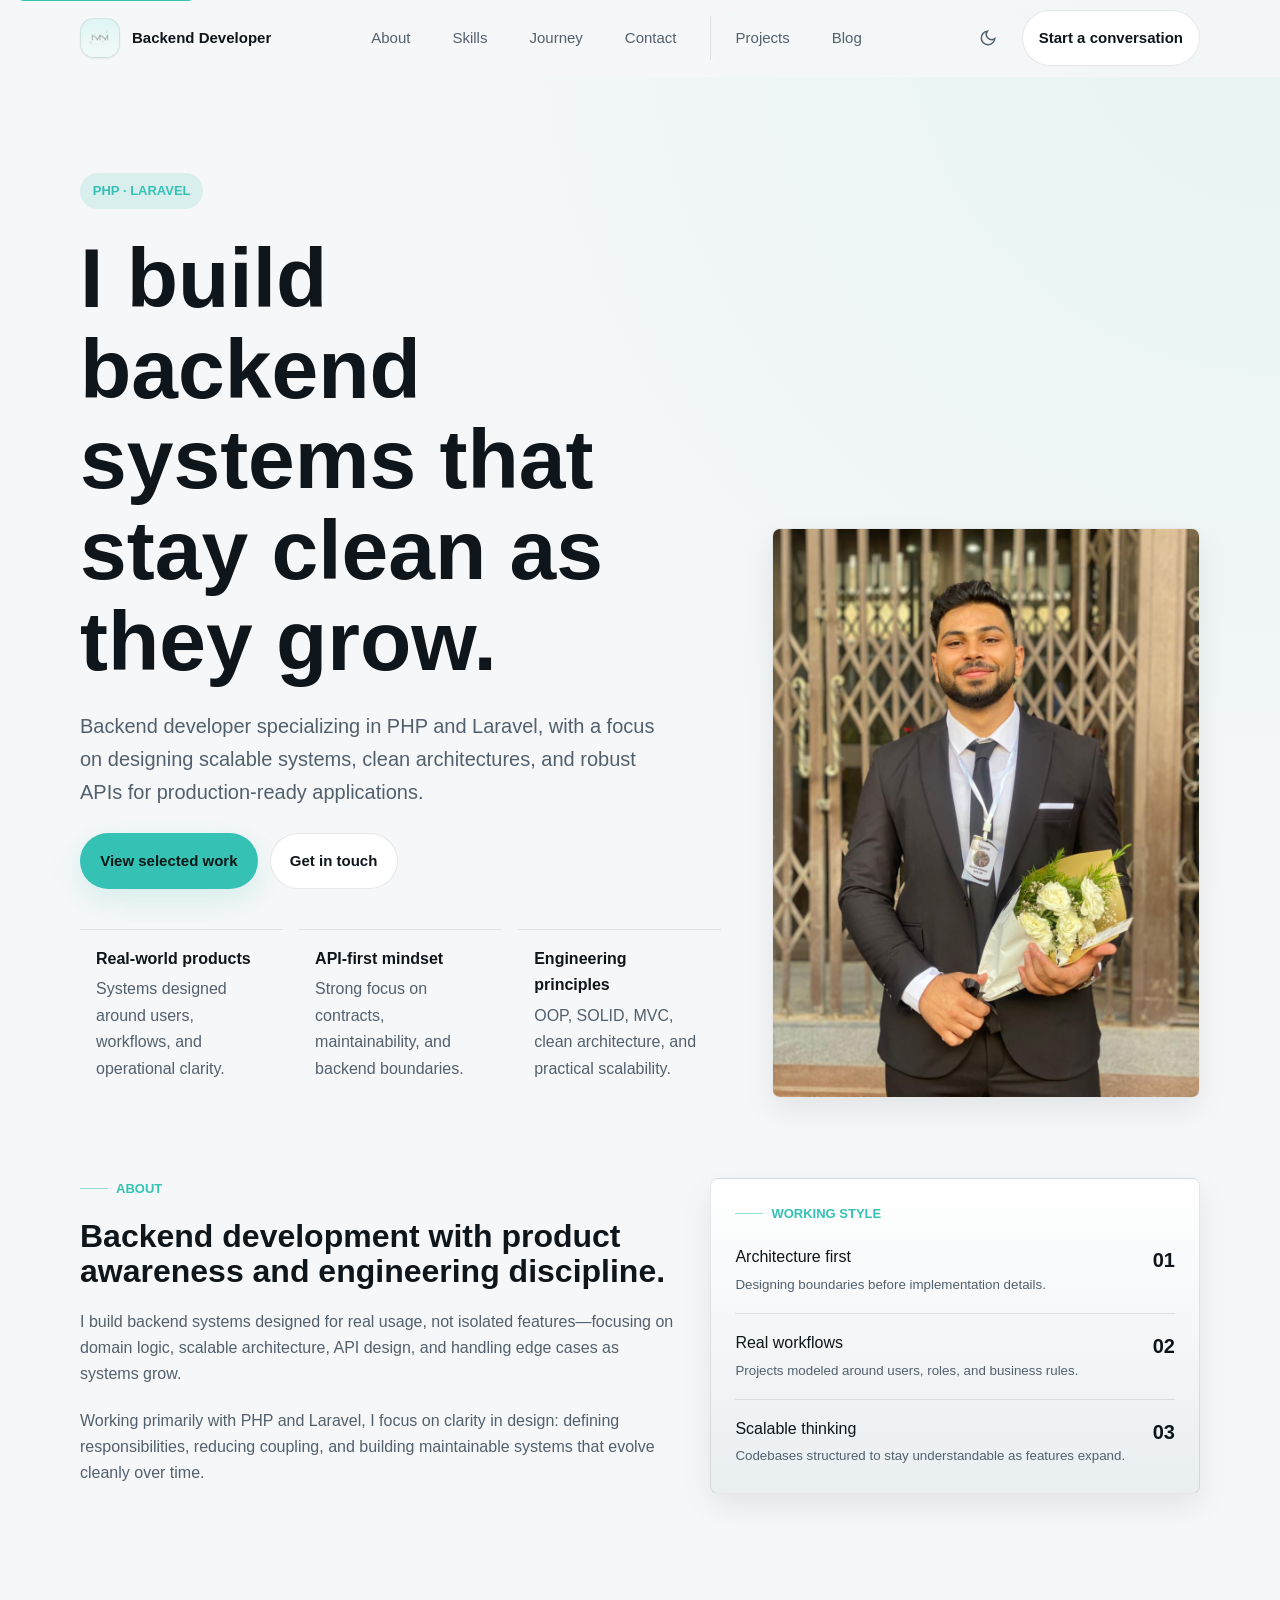
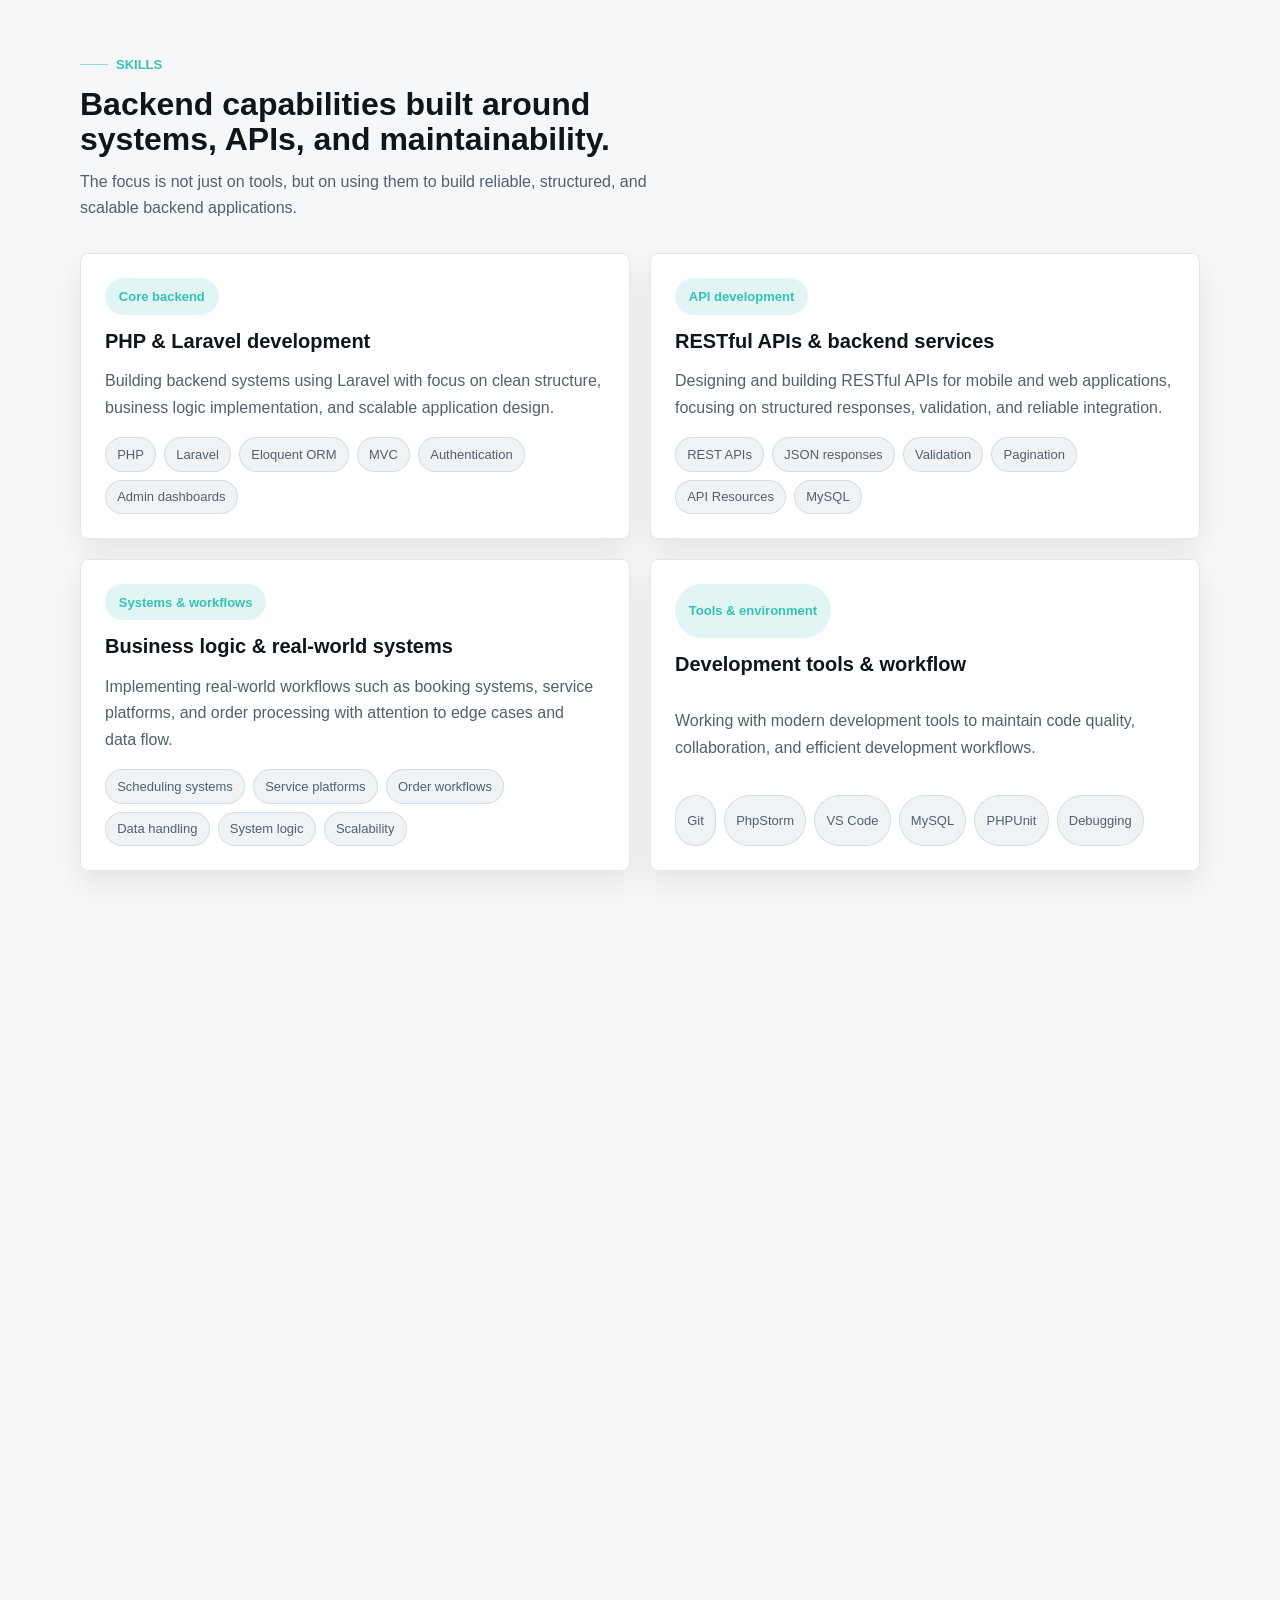
==== index.html @ 6099b43a "feat: restructure portfolio pages and polish responsive UI" ====
<!doctype html>
<html lang="en">
  <head>
    <meta charset="UTF-8" />
    <meta name="viewport" content="width=device-width, initial-scale=1.0" />
    <title>Mostafa Mahmoud | Backend Developer</title>
    <meta
      name="description"
      content="Professional portfolio of a backend developer specializing in PHP and Laravel, building scalable APIs and maintainable backend systems."
    />
    <meta name="color-scheme" content="dark light" />
    <meta name="theme-color" content="#0d0f12" />
    <meta property="og:title" content="Mostafa Mahmoud | Backend Developer" />
    <meta
      property="og:description"
      content="PHP & Laravel — scalable backend systems, clean architecture, and production-ready APIs."
    />
    <meta property="og:type" content="website" />
    <meta property="og:locale" content="en_US" />
    <meta property="og:image" content="android-chrome-512x512.png" />
    <meta name="twitter:card" content="summary" />
    <meta name="twitter:title" content="Mostafa Mahmoud | Backend Developer" />
    <meta
      name="twitter:description"
      content="PHP & Laravel — scalable backend systems, clean architecture, and production-ready APIs."
    />
    <meta name="robots" content="index,follow" />

    <script>
      document.documentElement.classList.add("js");
    </script>

    <link rel="icon" href="favicon.ico" sizes="any" />
    <link rel="icon" href="favicon.svg" type="image/svg+xml" />
    <link rel="icon" href="favicon-32x32.png" type="image/png" sizes="32x32" />
    <link rel="icon" href="favicon-16x16.png" type="image/png" sizes="16x16" />
    <link rel="apple-touch-icon" href="apple-touch-icon.png" sizes="180x180" />
    <link rel="mask-icon" href="favicon.svg" color="#46d6c9" />
    <link rel="manifest" href="site.webmanifest" />

    <link rel="preconnect" href="https://api.fontshare.com" crossorigin />
    <link
      href="https://api.fontshare.com/v2/css?f[]=cabinet-grotesk@500,700,800&f[]=general-sans@400,500,600,700&display=swap"
      rel="stylesheet"
    />

    <link rel="stylesheet" href="css/tokens.css" />
    <link rel="stylesheet" href="css/layout.css" />
    <link rel="stylesheet" href="css/components.css" />
    <link rel="stylesheet" href="css/animations.css" />
  </head>
  <body>
    <a class="skip-link" href="#main-content">Skip to main content</a>

    <!-- ─── Navbar ─── -->
    <header class="site-header" id="top">
      <div class="container nav-shell">
        <a class="brand" href="#top" aria-label="Go to top">
          <span class="brand-mark" aria-hidden="true">
            <img
              src="favicon.svg"
              alt=""
              width="40"
              height="40"
              decoding="async"
            />
          </span>
          <span data-profile-role>Backend Developer</span>
        </a>

        <nav aria-label="Primary">
          <button
            class="menu-toggle"
            type="button"
            aria-expanded="false"
            aria-controls="site-menu"
            data-menu-toggle
          >
            <span class="sr-only">Toggle navigation</span>
            <svg
              width="20"
              height="20"
              viewBox="0 0 24 24"
              fill="none"
              stroke="currentColor"
              stroke-width="2"
              aria-hidden="true"
            >
              <path d="M4 7H20M4 12H20M4 17H20" stroke-linecap="round" />
            </svg>
          </button>

          <div class="nav-menu" id="site-menu" data-nav-menu>
            <ul class="nav-links" role="list">
              <li><a href="#about">About</a></li>
              <li><a href="#skills">Skills</a></li>
              <li><a href="#journey">Journey</a></li>
              <li><a href="#contact">Contact</a></li>
              <li><a href="projects.html">Projects</a></li>
              <li><a href="blogs.html">Blog</a></li>
            </ul>
            <a
              class="btn btn-primary mobile-menu-cta"
              href="mailto:mostafaa.mahmoudd550@gmail.com"
              >Start a conversation</a>
          </div>
        </nav>

        <div class="nav-actions">
          <button
            class="theme-toggle"
            type="button"
            data-theme-toggle
            aria-label="Switch color mode"
          >
            <svg
              width="18"
              height="18"
              viewBox="0 0 24 24"
              fill="none"
              stroke="currentColor"
              stroke-width="2"
              aria-hidden="true"
            >
              <path d="M21 12.79A9 9 0 1 1 11.21 3 7 7 0 0 0 21 12.79z" />
            </svg>
          </button>
          <a
            class="btn btn-secondary nav-cta"
            href="mailto:mostafaa.mahmoudd550@gmail.com"
            >Start a conversation</a>
        </div>
      </div>
    </header>

    <!-- ─── Main ─── -->
    <main id="main-content">
      <!-- ── Hero ── -->
      <section class="hero" id="hero">
        <div class="container hero-grid">
          <div class="hero-copy" data-reveal>
            <div class="hero-kicker">PHP · Laravel</div>
            <h1>I build backend systems that stay clean as they grow.</h1>
            <p class="hero-lead">
              Backend developer specializing in PHP and Laravel, with a focus on
              designing scalable systems, clean architectures, and robust APIs
              for production-ready applications.
            </p>
            <div class="hero-cta">
              <a class="btn btn-primary" href="projects.html">View selected work</a>
              <a class="btn btn-secondary" href="#contact">Get in touch</a>
            </div>
            <div class="hero-meta" aria-label="Highlights">
              <div class="hero-stat">
                <strong>Real-world products</strong>
                <span class="muted"
                  >Systems designed around users, workflows, and operational
                  clarity.</span
                >
              </div>
              <div class="hero-stat">
                <strong>API-first mindset</strong>
                <span class="muted"
                  >Strong focus on contracts, maintainability, and backend
                  boundaries.</span
                >
              </div>
              <div class="hero-stat">
                <strong>Engineering principles</strong>
                <span class="muted"
                  >OOP, SOLID, MVC, clean architecture, and practical
                  scalability.</span
                >
              </div>
            </div>
          </div>

          <figure class="hero-aside" data-reveal>
            <div class="profile-photo-card card">
              <img
                src="me.jpeg"
                alt="Mostafa Mahmoud"
                width="960"
                height="1280"
                decoding="async"
                fetchpriority="high"
              />
            </div>
            <figcaption class="sr-only">
              Portrait of Mostafa Mahmoud, backend developer.
            </figcaption>
          </figure>
        </div>
      </section>

      <!-- ── About ── -->
      <section class="section" id="about">
        <div class="container about-grid">
          <div class="about-copy" data-reveal>
            <span class="eyebrow">About</span>
            <h2>
              Backend development with product awareness and engineering
              discipline.
            </h2>
            <p class="muted">
              I build backend systems designed for real usage, not isolated
              features—focusing on domain logic, scalable architecture, API
              design, and handling edge cases as systems grow.
            </p>
            <p class="muted">
              Working primarily with PHP and Laravel, I focus on clarity in
              design: defining responsibilities, reducing coupling, and building
              maintainable systems that evolve cleanly over time.
            </p>
          </div>

          <div class="about-card card" data-reveal>
            <span class="eyebrow">Working style</span>
            <div class="metric-row">
              <div class="metric-item">
                <div>
                  <p>Architecture first</p>
                  <small class="muted"
                    >Designing boundaries before implementation details.</small
                  >
                </div>
                <strong>01</strong>
              </div>
              <div class="metric-item">
                <div>
                  <p>Real workflows</p>
                  <small class="muted"
                    >Projects modeled around users, roles, and business
                    rules.</small
                  >
                </div>
                <strong>02</strong>
              </div>
              <div class="metric-item">
                <div>
                  <p>Scalable thinking</p>
                  <small class="muted"
                    >Codebases structured to stay understandable as features
                    expand.</small
                  >
                </div>
                <strong>03</strong>
              </div>
            </div>
          </div>
        </div>
      </section>

      <!-- ── Skills ── -->
      <section class="section" id="skills">
        <div class="container">
          <div class="section-header" data-reveal>
            <span class="eyebrow">Skills</span>
            <h2>
              Backend capabilities built around systems, APIs, and
              maintainability.
            </h2>
            <p class="muted">
              The focus is not just on tools, but on using them to build
              reliable, structured, and scalable backend applications.
            </p>
          </div>

          <div class="skills-grid" data-stagger>
            <article class="skill-block card" data-reveal>
              <span class="mini-badge">Core backend</span>
              <h3>PHP & Laravel development</h3>
              <p class="muted">
                Building backend systems using Laravel with focus on clean
                structure, business logic implementation, and scalable
                application design.
              </p>
              <div class="chip-row">
                <span class="chip">PHP</span>
                <span class="chip">Laravel</span>
                <span class="chip">Eloquent ORM</span>
                <span class="chip">MVC</span>
                <span class="chip">Authentication</span>
                <span class="chip">Admin dashboards</span>
              </div>
            </article>

            <article class="skill-block card" data-reveal>
              <span class="mini-badge">API development</span>
              <h3>RESTful APIs & backend services</h3>
              <p class="muted">
                Designing and building RESTful APIs for mobile and web
                applications, focusing on structured responses, validation, and
                reliable integration.
              </p>
              <div class="chip-row">
                <span class="chip">REST APIs</span>
                <span class="chip">JSON responses</span>
                <span class="chip">Validation</span>
                <span class="chip">Pagination</span>
                <span class="chip">API Resources</span>
                <span class="chip">MySQL</span>
              </div>
            </article>

            <article class="skill-block card" data-reveal>
              <span class="mini-badge">Systems & workflows</span>
              <h3>Business logic & real-world systems</h3>
              <p class="muted">
                Implementing real-world workflows such as booking systems,
                service platforms, and order processing with attention to edge
                cases and data flow.
              </p>
              <div class="chip-row">
                <span class="chip">Scheduling systems</span>
                <span class="chip">Service platforms</span>
                <span class="chip">Order workflows</span>
                <span class="chip">Data handling</span>
                <span class="chip">System logic</span>
                <span class="chip">Scalability</span>
              </div>
            </article>

            <article class="skill-block card" data-reveal>
              <span class="mini-badge">Tools & environment</span>
              <h3>Development tools & workflow</h3>
              <p class="muted">
                Working with modern development tools to maintain code quality,
                collaboration, and efficient development workflows.
              </p>
              <div class="chip-row">
                <span class="chip">Git</span>
                <span class="chip">PhpStorm</span>
                <span class="chip">VS Code</span>
                <span class="chip">MySQL</span>
                <span class="chip">PHPUnit</span>
                <span class="chip">Debugging</span>
              </div>
            </article>
          </div>
        </div>
      </section>

      <!-- ── Journey ── -->
      <section class="section" id="journey">
        <div class="container">
          <div class="section-header" data-reveal>
            <span class="eyebrow">Journey</span>
            <h2>
              Experience shaped by building, learning, and refining backend
              thinking.
            </h2>
            <p class="muted">
              The progression is practical: build real systems, identify
              architectural patterns, and deepen the ability to design software
              that remains clear under growth.
            </p>
          </div>

          <div class="journey-grid" data-stagger>
            <article class="timeline-card card" data-reveal>
              <div class="timeline-meta">
                <span>Early stage</span>
                <span>PHP · Laravel</span>
              </div>
              <h3>Building foundations through real backend development</h3>
              <ul class="timeline-list">
                <li>
                  Developed backend features and APIs using Laravel across
                  multiple projects.
                </li>
                <li>
                  Built understanding of MVC architecture, RESTful APIs, and
                  structured application design.
                </li>
                <li>
                  Focused on writing clean, maintainable code while handling
                  real data and user flows.
                </li>
              </ul>
            </article>

            <article class="timeline-card card" data-reveal>
              <div class="timeline-meta">
                <span>Professional experience</span>
                <span>Production systems</span>
              </div>
              <h3>Working on scalable systems and real-world business logic</h3>
              <ul class="timeline-list">
                <li>
                  Developed and maintained production REST APIs powering mobile
                  applications.
                </li>
                <li>
                  Implemented business workflows for service platforms, booking
                  systems, and retail management.
                </li>
                <li>
                  Built admin dashboards and backend tools for managing users,
                  operations, and system data.
                </li>
                <li>
                  Collaborated with teams to ensure performance, reliability,
                  and clean system architecture.
                </li>
              </ul>
            </article>
          </div>
        </div>
      </section>

      <!-- ── Contact ── -->
      <section class="section" id="contact">
        <div class="container contact-wrap contact-wrap-centered">
          <div class="contact-panel card" data-reveal>
            <span class="eyebrow">Contact</span>
            <h2>
              Available for backend-focused opportunities and serious product
              work.
            </h2>
            <p class="muted">
              I’m open to backend engineering roles, freelance API projects, and
              collaborations on products that need clean architecture and
              reliable systems.
            </p>
            <div class="contact-icon-grid" aria-label="Contact links">
              <a
                class="icon-link email-link"
                href="mailto:mostafaa.mahmoudd550@gmail.com"
                data-contact-email
                data-contact-email-text
                aria-label="Email Mostafa Mahmoud"
              >
                <svg
                  width="22"
                  height="22"
                  viewBox="0 0 24 24"
                  fill="none"
                  stroke="currentColor"
                  stroke-width="2"
                  aria-hidden="true"
                >
                  <rect x="3" y="5" width="18" height="14" rx="2"></rect>
                  <path d="m3 7 9 6 9-6"></path>
                </svg>
                <span>mostafaa.mahmoudd550@gmail.com</span>
              </a>
              <a
                class="icon-link"
                href="https://github.com/mostafaamahmoudd"
                target="_blank"
                rel="noopener noreferrer"
                data-contact-github
                data-contact-github-text
                aria-label="Open GitHub profile"
              >
                <svg
                  width="22"
                  height="22"
                  viewBox="0 0 24 24"
                  fill="currentColor"
                  aria-hidden="true"
                >
                  <path
                    d="M12 .5a12 12 0 0 0-3.79 23.39c.6.11.82-.26.82-.58v-2.03c-3.34.73-4.04-1.41-4.04-1.41-.55-1.38-1.33-1.75-1.33-1.75-1.09-.75.08-.73.08-.73 1.2.08 1.84 1.24 1.84 1.24 1.07 1.83 2.81 1.3 3.49.99.11-.78.42-1.3.76-1.6-2.67-.3-5.47-1.33-5.47-5.92 0-1.31.47-2.38 1.24-3.22-.12-.3-.54-1.53.12-3.18 0 0 1.01-.32 3.3 1.23a11.4 11.4 0 0 1 6.01 0c2.29-1.55 3.3-1.23 3.3-1.23.66 1.65.24 2.88.12 3.18.77.84 1.23 1.91 1.23 3.22 0 4.6-2.81 5.61-5.48 5.91.43.37.81 1.1.81 2.22v3.29c0 .32.22.7.83.58A12 12 0 0 0 12 .5Z"
                  ></path>
                </svg>
                <span>GitHub</span>
              </a>
              <a
                class="icon-link"
                href="https://linkedin.com/in/mostafaamahmoudd"
                target="_blank"
                rel="noopener noreferrer"
                data-contact-linkedin
                data-contact-linkedin-text
                aria-label="Open LinkedIn profile"
              >
                <svg
                  width="22"
                  height="22"
                  viewBox="0 0 24 24"
                  fill="currentColor"
                  aria-hidden="true"
                >
                  <path
                    d="M20.45 20.45h-3.56v-5.57c0-1.33-.02-3.04-1.85-3.04-1.85 0-2.14 1.45-2.14 2.94v5.67H9.34V8.98h3.42v1.57h.05a3.75 3.75 0 0 1 3.38-1.85c3.61 0 4.28 2.38 4.28 5.47v6.28h-.02ZM5.32 7.41a2.06 2.06 0 1 1 0-4.12 2.06 2.06 0 0 1 0 4.12Zm1.78 13.04H3.54V8.98H7.1v11.47ZM22.22 0H1.77C.79 0 0 .77 0 1.72v20.56C0 23.23.79 24 1.77 24h20.45c.98 0 1.78-.77 1.78-1.72V1.72C24 .77 23.2 0 22.22 0Z"
                  ></path>
                </svg>
                <span>LinkedIn</span>
              </a>
              <a
                class="icon-link"
                href="https://medium.com/@mostafaamahmoudd"
                target="_blank"
                rel="noopener noreferrer"
                data-contact-medium
                data-contact-medium-text
                aria-label="Open Medium profile"
              >
                <svg
                  width="22"
                  height="22"
                  viewBox="0 0 24 24"
                  fill="currentColor"
                  aria-hidden="true"
                >
                  <path
                    d="M13.54 12c0 3.61-2.91 6.54-6.5 6.54S.54 15.61.54 12s2.91-6.54 6.5-6.54 6.5 2.93 6.5 6.54Zm7.13 0c0 3.4-1.46 6.15-3.26 6.15S14.15 15.4 14.15 12s1.46-6.15 3.26-6.15 3.26 2.75 3.26 6.15Zm2.93 0c0 3.05-.51 5.52-1.15 5.52-.63 0-1.14-2.47-1.14-5.52s.51-5.52 1.14-5.52c.64 0 1.15 2.47 1.15 5.52Z"
                  ></path>
                </svg>
                <span>Medium</span>
              </a>
            </div>
          </div>
        </div>
      </section>
    </main>
    <script src="js/profile.js" defer></script>
    <script src="js/theme.js" defer></script>
    <script src="js/nav.js" defer></script>
    <script src="js/reveal.js" defer></script>
  </body>
</html>
---- css/tokens.css ----
/*
 * tokens.css
 * ─────────────────────────────────────────────────────────────
 * Design tokens: type scale, spacing, colors (light + dark),
 * radius, transitions, shadows, and content widths.
 *
 * Every other stylesheet consumes these custom properties.
 * To change the color scheme or scale, only edit this file.
 */

/* ── Fluid type scale ── */
:root {
  --text-xs: 0.8125rem;
  --text-sm: 0.9375rem;
  --text-base: 1rem;
  --text-lg: 1.25rem;
  --text-xl: 2rem;
  --text-2xl: 3rem;

  /* ── 4px spacing system ── */
  --space-1: 0.25rem;
  --space-2: 0.5rem;
  --space-3: 0.75rem;
  --space-4: 1rem;
  --space-5: 1.25rem;
  --space-6: 1.5rem;
  --space-8: 2rem;
  --space-10: 2.5rem;
  --space-12: 3rem;
  --space-16: 4rem;
  --space-20: 5rem;
  --space-24: 6rem;

  /* ── Typography ── */
  --font-display: "Cabinet Grotesk", "Inter", sans-serif;
  --font-body: "General Sans", "Inter", sans-serif;

  /* ── Radius ── */
  --radius-sm: 0.375rem;
  --radius-md: 0.5rem;
  --radius-lg: 0.5rem;
  --radius-xl: 0.5rem;
  --radius-full: 9999px;

  /* ── Transitions ── */
  --ease-out-expo: cubic-bezier(0.16, 1, 0.3, 1);
  --transition-interactive: 180ms var(--ease-out-expo);

  /* ── Content widths ── */
  --content-default: 1120px;
  --content-wide: 1280px;
}

/* ── Light mode ── */
:root,
[data-theme="light"] {
  --color-bg: #f6f7f8;
  --color-surface: #ffffff;
  --color-surface-2: #f0f3f5;
  --color-surface-offset: #e8edf0;
  --color-surface-dynamic: #d4dde2;
  --color-divider: #d7dde1;
  --color-border: rgba(16, 24, 40, 0.1);

  --color-text: #0e151b;
  --color-text-muted: #52606d;
  --color-text-faint: #7b8792;
  --color-text-inverse: #eff4f6;

  --color-primary: #35c2b5;
  --color-primary-hover: #2aa69b;
  --color-primary-active: #1c7f78;
  --color-primary-highlight: rgba(53, 194, 181, 0.15);

  --shadow-sm: 0 1px 2px rgba(10, 16, 22, 0.06);
  --shadow-md: 0 12px 30px rgba(10, 16, 22, 0.08);
  --shadow-lg: 0 22px 60px rgba(10, 16, 22, 0.12);
}

/* ── Dark mode ── */
[data-theme="dark"] {
  --color-bg: #0d0f12;
  --color-surface: #14181d;
  --color-surface-2: #181d23;
  --color-surface-offset: #11161a;
  --color-surface-dynamic: #252d35;
  --color-divider: #222931;
  --color-border: rgba(223, 234, 241, 0.1);

  --color-text: #ebf1f4;
  --color-text-muted: #97a6b2;
  --color-text-faint: #6d7a86;
  --color-text-inverse: #0d0f12;

  --color-primary: #46d6c9;
  --color-primary-hover: #67e2d7;
  --color-primary-active: #2ba598;
  --color-primary-highlight: rgba(70, 214, 201, 0.14);

  --shadow-sm: 0 1px 2px rgba(0, 0, 0, 0.25);
  --shadow-md: 0 12px 32px rgba(0, 0, 0, 0.28);
  --shadow-lg: 0 24px 64px rgba(0, 0, 0, 0.36);
}

/* ── System preference fallback (no JS required) ── */
@media (prefers-color-scheme: dark) {
  :root:not([data-theme="light"]) {
    --color-bg: #0d0f12;
    --color-surface: #14181d;
    --color-surface-2: #181d23;
    --color-surface-offset: #11161a;
    --color-surface-dynamic: #252d35;
    --color-divider: #222931;
    --color-border: rgba(223, 234, 241, 0.1);

    --color-text: #ebf1f4;
    --color-text-muted: #97a6b2;
    --color-text-faint: #6d7a86;
    --color-text-inverse: #0d0f12;

    --color-primary: #46d6c9;
    --color-primary-hover: #67e2d7;
    --color-primary-active: #2ba598;
    --color-primary-highlight: rgba(70, 214, 201, 0.14);

    --shadow-sm: 0 1px 2px rgba(0, 0, 0, 0.25);
    --shadow-md: 0 12px 32px rgba(0, 0, 0, 0.28);
    --shadow-lg: 0 24px 64px rgba(0, 0, 0, 0.36);
  }
}
---- css/layout.css ----
/*
 * layout.css
 * ─────────────────────────────────────────────────────────────
 * Base reset, body defaults, and all section/grid layouts.
 * No colors or component styles here — only structure.
 */

/* ── Base reset ── */
*,
*::before,
*::after {
  box-sizing: border-box;
  margin: 0;
  padding: 0;
}

html {
  scroll-behavior: smooth;
  scroll-padding-top: var(--space-16);
  -webkit-font-smoothing: antialiased;
  -moz-osx-font-smoothing: grayscale;
  text-rendering: optimizeLegibility;
  hanging-punctuation: first last;
}

body {
  min-height: 100dvh;
  font-family: var(--font-body, sans-serif);
  font-size: var(--text-base);
  line-height: 1.65;
  color: var(--color-text);
  background:
    radial-gradient(
      circle at top right,
      rgba(70, 214, 201, 0.09),
      transparent 24%
    ),
    linear-gradient(180deg, var(--color-bg), var(--color-bg));
  overflow-x: hidden;
}

img,
svg {
  display: block;
  max-width: 100%;
}
a {
  color: inherit;
  text-decoration: none;
}
button,
input,
textarea,
select {
  font: inherit;
  color: inherit;
}
button {
  cursor: pointer;
  border: 0;
  background: none;
}

h1,
h2,
h3 {
  text-wrap: balance;
  line-height: 1.08;
}
p,
li {
  text-wrap: pretty;
  max-width: 68ch;
}

::selection {
  background: var(--color-primary-highlight);
}

:focus-visible {
  outline: 2px solid var(--color-primary);
  outline-offset: 3px;
  border-radius: var(--radius-sm);
}

@media (prefers-reduced-motion: reduce) {
  *,
  *::before,
  *::after {
    animation-duration: 0.01ms !important;
    animation-iteration-count: 1 !important;
    transition-duration: 0.01ms !important;
    scroll-behavior: auto !important;
  }
}

/* ── Utilities ── */
.sr-only {
  position: absolute;
  width: 1px;
  height: 1px;
  padding: 0;
  margin: -1px;
  overflow: hidden;
  clip: rect(0, 0, 0, 0);
  white-space: nowrap;
  border: 0;
}
.muted {
  color: var(--color-text-muted);
}

/* ── Container ── */
.container {
  width: min(calc(100% - 2rem), var(--content-default));
  margin-inline: auto;
}

/* ── Section spacing ── */
.section {
  padding-block: clamp(var(--space-12), 8vw, var(--space-20));
  content-visibility: auto;
  contain-intrinsic-size: 1px 800px;
}

.section-header {
  max-width: 42rem;
  display: grid;
  gap: var(--space-3);
  margin-bottom: var(--space-8);
}

/* ── Navbar ── */
.site-header {
  position: sticky;
  top: 0;
  z-index: 50;
  backdrop-filter: blur(18px);
  background: color-mix(in srgb, var(--color-bg) 82%, transparent);
  border-bottom: 1px solid transparent;
  transition:
    border-color var(--transition-interactive),
    box-shadow var(--transition-interactive);
}
.site-header.scrolled {
  border-color: var(--color-border);
  box-shadow: var(--shadow-sm);
}
.nav-shell {
  position: relative;
  display: flex;
  align-items: center;
  justify-content: space-between;
  gap: var(--space-4);
  min-height: 4.75rem;
}
.nav-actions {
  display: flex;
  align-items: center;
  gap: var(--space-2);
}
.nav-links {
  display: flex;
  align-items: center;
  gap: var(--space-2);
  list-style: none;
}
.nav-links li:nth-last-child(2) {
  margin-left: var(--space-2);
  padding-left: var(--space-2);
  border-left: 1px solid var(--color-border);
}
.menu-toggle {
  display: none;
}

/* ── Hero ── */
.hero {
  padding-top: clamp(var(--space-16), 14vw, var(--space-24));
  min-height: min(92vh, 980px);
  display: flex;
  align-items: center;
}
.hero-grid {
  display: grid;
  grid-template-columns: minmax(0, 1.2fr) minmax(280px, 0.8fr);
  gap: clamp(var(--space-8), 4vw, var(--space-16));
  align-items: end;
}
.hero-aside {
  display: grid;
  gap: var(--space-4);
  align-content: start;
  justify-items: stretch;
}
.hero-copy {
  display: grid;
  gap: var(--space-6);
}
.hero-meta {
  display: grid;
  grid-template-columns: repeat(3, minmax(0, 1fr));
  gap: var(--space-4);
  padding-top: var(--space-4);
}
.hero-cta {
  display: flex;
  flex-wrap: wrap;
  gap: var(--space-3);
}

/* ── About ── */
.about-grid {
  display: grid;
  grid-template-columns: minmax(0, 1.1fr) minmax(280px, 0.9fr);
  gap: var(--space-8);
  align-items: start;
}
.about-copy {
  display: grid;
  gap: var(--space-5);
}
.metric-row {
  display: grid;
  gap: var(--space-4);
}

/* ── Skills ── */
.skills-grid {
  display: grid;
  grid-template-columns: repeat(2, minmax(0, 1fr));
  gap: var(--space-5);
}
.chip-row {
  display: flex;
  flex-wrap: wrap;
  gap: var(--space-2);
}

/* ── Projects ── */
.projects-grid {
  display: grid;
  grid-template-columns: repeat(3, minmax(0, 1fr));
  gap: var(--space-5);
}
.listing-grid {
  grid-template-columns: repeat(2, minmax(0, 1fr));
}
.project-top {
  display: flex;
  align-items: start;
  justify-content: space-between;
  gap: var(--space-3);
}

/* ── Journey ── */
.journey-grid {
  display: grid;
  grid-template-columns: repeat(2, minmax(0, 1fr));
  gap: var(--space-5);
}

/* ── Contact ── */
.contact-wrap {
  display: grid;
  grid-template-columns: minmax(0, 1.1fr) minmax(280px, 0.9fr);
  gap: var(--space-8);
  align-items: stretch;
}
.contact-wrap-centered {
  grid-template-columns: minmax(0, 760px);
  justify-content: center;
}

/* ── Internal pages ── */
.page-hero {
  padding-block: clamp(var(--space-16), 12vw, var(--space-24)) var(--space-8);
}
.page-hero-inner {
  display: grid;
  gap: var(--space-4);
  max-width: 760px;
}
.detail-grid {
  display: grid;
  grid-template-columns: minmax(0, 1.1fr) minmax(280px, 0.9fr);
  gap: var(--space-5);
  align-items: start;
}
.link-list {
  display: flex;
  flex-wrap: wrap;
  gap: var(--space-3);
}

/* ── Footer ── */
.site-footer {
  padding-block: var(--space-8) var(--space-10);
  border-top: 1px solid var(--color-border);
}
.footer-shell {
  display: flex;
  align-items: center;
  justify-content: space-between;
  gap: var(--space-4);
  color: var(--color-text-faint);
  font-size: var(--text-sm);
}

/* ── Responsive ── */
@media (max-width: 1024px) {
  .hero-grid,
  .about-grid,
  .contact-wrap,
  .journey-grid,
  .skills-grid,
  .projects-grid,
  .listing-grid,
  .detail-grid {
    grid-template-columns: 1fr;
  }
  .hero {
    min-height: auto;
    padding-top: var(--space-16);
  }
  .hero h1 {
    max-width: 13ch;
  }
}

@media (max-width: 960px) {
  .menu-toggle {
    display: inline-flex;
  }
  .nav-menu {
    position: absolute;
    top: calc(100% + 0.5rem);
    left: 0;
    right: 0;
    padding: var(--space-3);
    border-radius: var(--radius-xl);
    background: color-mix(in srgb, var(--color-surface) 95%, transparent);
    border: 1px solid var(--color-border);
    box-shadow: var(--shadow-lg);
    opacity: 0;
    visibility: hidden;
    transform: translateY(-10px);
    transition:
      opacity var(--transition-interactive),
      transform var(--transition-interactive),
      visibility var(--transition-interactive);
  }
  .nav-menu.open {
    opacity: 1;
    visibility: visible;
    transform: translateY(0);
  }
  .nav-links {
    flex-direction: column;
    align-items: stretch;
    gap: var(--space-1);
  }
  .nav-links li:nth-last-child(2) {
    margin-left: 0;
    padding-left: 0;
    border-left: 0;
  }
  .nav-links a {
    justify-content: flex-start;
    border-radius: var(--radius-lg);
  }
  .mobile-menu-cta {
    display: flex;
    width: 100%;
    margin-top: var(--space-3);
  }
}

@media (max-width: 640px) {
  .container {
    width: min(calc(100% - 1.25rem), var(--content-default));
  }
  .hero-meta {
    grid-template-columns: 1fr;
  }
  .nav-shell {
    min-height: 4.25rem;
    gap: var(--space-2);
  }
  .footer-shell {
    flex-direction: column;
    align-items: flex-start;
  }
}

@media (max-width: 560px) {
  .brand > span:last-child,
  .nav-cta {
    display: none;
  }
  .nav-actions {
    margin-left: auto;
  }
}
---- css/components.css ----
/*
 * components.css
 * ─────────────────────────────────────────────────────────────
 * Reusable UI components: card, button, badge, chip, navbar
 * brand, hero portrait, eyebrow, timeline, project, and contact.
 *
 * All colors are consumed from tokens.css via CSS custom properties.
 */

/* ── Skip link ── */
.skip-link {
  position: absolute;
  top: -3rem;
  left: var(--space-4);
  z-index: 100;
  padding: var(--space-3) var(--space-4);
  border-radius: var(--radius-md);
  background: var(--color-primary);
  color: #07211f;
  font-size: var(--text-sm);
  font-weight: 600;
  transition: top var(--transition-interactive);
}
.skip-link:focus {
  top: var(--space-4);
}

/* ── Brand / logo mark ── */
.brand {
  display: inline-flex;
  align-items: center;
  gap: var(--space-3);
  font-size: var(--text-sm);
  font-weight: 600;
  letter-spacing: 0;
}
.brand-mark {
  width: 2.5rem;
  height: 2.5rem;
  padding: 0.45rem;
  border-radius: 0.85rem;
  background: linear-gradient(
    180deg,
    color-mix(in srgb, var(--color-primary) 16%, var(--color-surface)),
    color-mix(in srgb, var(--color-primary) 7%, var(--color-surface))
  );
  border: 1px solid var(--color-border);
  color: var(--color-text);
  box-shadow: var(--shadow-sm);
}
.brand-mark img {
  width: 100%;
  height: 100%;
  object-fit: contain;
  border-radius: 0.6rem;
}

/* ── Nav links ── */
.nav-links a,
.theme-toggle {
  min-width: 44px;
  min-height: 44px;
  display: inline-flex;
  align-items: center;
  justify-content: center;
  padding: 0 var(--space-4);
  border-radius: var(--radius-full);
  border: 1px solid transparent;
  font-size: var(--text-sm);
  color: var(--color-text-muted);
  transition:
    transform var(--transition-interactive),
    background var(--transition-interactive),
    color var(--transition-interactive),
    border-color var(--transition-interactive);
}
.menu-toggle {
  min-width: 44px;
  min-height: 44px;
  align-items: center;
  justify-content: center;
  padding: 0 var(--space-4);
  border-radius: var(--radius-full);
  border: 1px solid transparent;
  font-size: var(--text-sm);
  color: var(--color-text-muted);
  transition:
    transform var(--transition-interactive),
    background var(--transition-interactive),
    color var(--transition-interactive),
    border-color var(--transition-interactive);
}
.nav-links a:hover,
.nav-links a.active,
.theme-toggle:hover,
.menu-toggle:hover {
  color: var(--color-text);
  background: var(--color-surface-2);
  border-color: var(--color-border);
  transform: translateY(-1px);
}

/* ── Shared card base ── */
.card {
  background: color-mix(in srgb, var(--color-surface) 96%, transparent);
  border: 1px solid var(--color-border);
  border-radius: var(--radius-xl);
  box-shadow: var(--shadow-md);
  transition:
    transform var(--transition-interactive),
    border-color var(--transition-interactive),
    box-shadow var(--transition-interactive);
}
.card:hover {
  transform: translateY(-4px);
  border-color: color-mix(
    in srgb,
    var(--color-primary) 35%,
    var(--color-border)
  );
  box-shadow: var(--shadow-lg);
}

/* ── Buttons ── */
.btn {
  display: inline-flex;
  align-items: center;
  justify-content: center;
  gap: var(--space-2);
  min-height: 48px;
  padding: 0.9rem 1.2rem;
  border-radius: var(--radius-full);
  border: 1px solid var(--color-border);
  font-size: var(--text-sm);
  font-weight: 600;
  text-align: center;
  transition:
    transform var(--transition-interactive),
    background var(--transition-interactive),
    border-color var(--transition-interactive),
    box-shadow var(--transition-interactive),
    color var(--transition-interactive);
}
.nav-cta {
  min-height: 44px;
  padding-inline: 1rem;
  white-space: nowrap;
}
.mobile-menu-cta {
  display: none;
}
.btn:hover {
  transform: translateY(-2px);
}
.btn:active {
  transform: translateY(0);
}

.btn.is-disabled,
.icon-link.is-disabled {
  opacity: 0.55;
  pointer-events: none;
}

.btn-primary {
  background: var(--color-primary);
  color: #071816;
  border-color: transparent;
  box-shadow: 0 10px 30px rgba(53, 194, 181, 0.18);
}
.btn-primary:hover {
  background: var(--color-primary-hover);
}

.btn-secondary {
  background: var(--color-surface);
  color: var(--color-text);
}
.btn-secondary:hover {
  background: var(--color-surface-2);
  border-color: var(--color-border);
}

/* ── Eyebrow labels ── */
.eyebrow {
  display: inline-flex;
  align-items: center;
  gap: var(--space-2);
  color: var(--color-primary);
  font-size: var(--text-xs);
  letter-spacing: 0;
  text-transform: uppercase;
  font-weight: 700;
}
.eyebrow::before {
  content: "";
  width: 1.75rem;
  height: 1px;
  background: currentColor;
  opacity: 0.5;
}

/* ── Section heading size ── */
.section-header h2,
.about-copy h2,
.contact-panel h2 {
  font-family: var(--font-display, sans-serif);
  font-size: var(--text-xl);
  font-weight: 700;
  letter-spacing: 0;
}

/* ── Mini badge (accent pill) ── */
.mini-badge {
  display: inline-flex;
  align-items: center;
  gap: var(--space-2);
  min-height: 2.25rem;
  padding: 0.4rem 0.8rem;
  border-radius: var(--radius-full);
  background: var(--color-primary-highlight);
  color: var(--color-primary);
  border: 1px solid transparent;
  font-size: var(--text-xs);
  font-weight: 600;
  width: fit-content;
  white-space: nowrap;
}

/* ── Neutral pill ── */
.pill {
  display: inline-flex;
  align-items: center;
  min-height: 2.25rem;
  padding: 0.4rem 0.8rem;
  border-radius: var(--radius-full);
  border: 1px solid var(--color-border);
  background: color-mix(in srgb, var(--color-surface) 82%, transparent);
  color: var(--color-text-muted);
  font-size: var(--text-xs);
  width: fit-content;
}

/* ── Chip ── */
.chip {
  display: inline-flex;
  align-items: center;
  min-height: 2rem;
  padding: 0.35rem 0.7rem;
  border-radius: var(--radius-full);
  background: var(--color-surface-2);
  border: 1px solid var(--color-border);
  color: var(--color-text-muted);
  font-size: var(--text-xs);
  white-space: nowrap;
}

/* ── Hero heading ── */
.hero h1 {
  font-family: var(--font-display, sans-serif);
  font-size: 5.25rem;
  letter-spacing: 0;
  max-width: 12ch;
}
.hero-lead {
  color: var(--color-text-muted);
  font-size: var(--text-lg);
  max-width: 36rem;
}
.hero-kicker {
  display: inline-flex;
  align-items: center;
  gap: var(--space-2);
  width: fit-content;
  padding: 0.45rem 0.8rem;
  border-radius: var(--radius-full);
  background: var(--color-primary-highlight);
  color: var(--color-primary);
  font-size: var(--text-xs);
  text-transform: uppercase;
  letter-spacing: 0;
  font-weight: 700;
}

/* ── Hero portrait ── */
.profile-photo-card {
  width: 100%;
  min-height: 420px;
  aspect-ratio: 3 / 4;
  overflow: hidden;
}
.profile-photo-card img {
  width: 100%;
  height: 100%;
  object-fit: cover;
  object-position: center top;
}

/* ── Hero stat row ── */
.hero-stat {
  padding: var(--space-4);
  border-top: 1px solid var(--color-border);
}
.hero-stat strong {
  display: block;
  font-size: var(--text-base);
  font-weight: 700;
  margin-bottom: var(--space-1);
}

/* ── About card / Contact aside ── */
.about-card,
.contact-panel {
  padding: var(--space-6);
  display: grid;
  gap: var(--space-5);
  background: linear-gradient(
    180deg,
    color-mix(in srgb, var(--color-surface) 96%, transparent),
    color-mix(in srgb, var(--color-surface-offset) 94%, transparent)
  );
}

/* ── Metric items ── */
.metric-item {
  display: flex;
  align-items: start;
  justify-content: space-between;
  gap: var(--space-4);
  padding-bottom: var(--space-4);
  border-bottom: 1px solid var(--color-border);
}
.metric-item:last-child {
  padding-bottom: 0;
  border-bottom: 0;
}
.metric-item strong {
  font-size: var(--text-lg);
  font-weight: 700;
  letter-spacing: 0;
}

/* ── Skill block ── */
.skill-block {
  padding: var(--space-6);
  display: grid;
  gap: var(--space-4);
}
.skill-block h3 {
  font-size: var(--text-lg);
  letter-spacing: 0;
}

/* ── Project card ── */
.project-card {
  padding: var(--space-6);
  display: grid;
  gap: var(--space-5);
  overflow: hidden;
  position: relative;
}
.project-index {
  font-size: var(--text-xs);
  color: var(--color-text-faint);
  letter-spacing: 0;
  text-transform: uppercase;
  font-weight: 700;
}
.project-card h2,
.project-card h3 {
  font-size: var(--text-lg);
  letter-spacing: 0;
}
.project-points {
  display: grid;
  gap: var(--space-3);
  color: var(--color-text-muted);
  font-size: var(--text-sm);
}
.project-points li {
  list-style: none;
  padding-left: 1rem;
  position: relative;
}
.project-points li::before {
  content: "";
  position: absolute;
  left: 0;
  top: 0.65rem;
  width: 0.38rem;
  height: 0.38rem;
  border-radius: 50%;
  background: var(--color-primary);
}
.project-links {
  display: flex;
  flex-wrap: wrap;
  gap: var(--space-3);
}

/* ── Timeline card ── */
.timeline-card {
  padding: var(--space-6);
  display: grid;
  gap: var(--space-4);
}
.timeline-meta {
  display: flex;
  align-items: center;
  justify-content: space-between;
  gap: var(--space-4);
  color: var(--color-text-faint);
  font-size: var(--text-xs);
  text-transform: uppercase;
  letter-spacing: 0;
  font-weight: 700;
}
.timeline-card h3 {
  font-size: var(--text-lg);
  letter-spacing: 0;
}

/* ── Internal pages ── */
.page-hero h1 {
  font-family: var(--font-display, sans-serif);
  font-size: var(--text-2xl);
  line-height: 1.08;
  letter-spacing: 0;
}
.back-link {
  width: fit-content;
  color: var(--color-primary);
  font-size: var(--text-sm);
  font-weight: 700;
}
.detail-panel {
  padding: var(--space-6);
  display: grid;
  gap: var(--space-5);
}
.detail-panel h2 {
  font-size: var(--text-lg);
  letter-spacing: 0;
}
.timeline-list {
  display: grid;
  gap: var(--space-3);
  color: var(--color-text-muted);
}
.timeline-list li {
  list-style: none;
  padding-left: 1rem;
  position: relative;
}
.timeline-list li::before {
  content: "";
  position: absolute;
  left: 0;
  top: 0.65rem;
  width: 0.35rem;
  height: 0.35rem;
  border-radius: 50%;
  background: var(--color-primary);
}

/* ── Contact links ── */
.contact-icon-grid {
  display: grid;
  grid-template-columns: repeat(4, 4.25rem);
  justify-content: start;
  gap: var(--space-3);
}
.icon-link {
  width: 4.25rem;
  min-height: 4.25rem;
  aspect-ratio: 1;
  display: inline-flex;
  align-items: center;
  justify-content: center;
  padding: 0;
  border-radius: var(--radius-lg);
  border: 1px solid var(--color-border);
  background: var(--color-surface);
  color: var(--color-text);
}
.icon-link:hover {
  transform: translateY(-2px);
  background: var(--color-surface-2);
  border-color: color-mix(
    in srgb,
    var(--color-primary) 35%,
    var(--color-border)
  );
}
.icon-link svg {
  width: 1.45rem;
  height: 1.45rem;
  color: var(--color-primary);
}
.icon-link span {
  position: absolute;
  width: 1px;
  height: 1px;
  padding: 0;
  margin: -1px;
  overflow: hidden;
  clip: rect(0, 0, 0, 0);
  white-space: nowrap;
  border: 0;
}

@media (max-width: 1024px) {
  .hero h1 {
    font-size: 4rem;
  }
}

@media (max-width: 640px) {
  .hero h1 {
    font-size: 3rem;
  }
  .page-hero h1 {
    font-size: 2.25rem;
  }
  .contact-icon-grid {
    grid-template-columns: repeat(4, 3.75rem);
  }
  .icon-link {
    width: 3.75rem;
    min-height: 3.75rem;
  }
}

@media (max-width: 360px) {
  .contact-icon-grid {
    grid-template-columns: repeat(2, 3.75rem);
  }
}
---- css/animations.css ----
/*
 * animations.css
 * ─────────────────────────────────────────────────────────────
 * Keyframe animations, scroll-reveal transitions, stagger
 * delays, and interactive micro-interactions.
 *
 * prefers-reduced-motion is handled globally in layout.css.
 */

/* ── Scroll reveal ── */
/*
 * Elements with [data-reveal] start hidden + translated down.
 * js/reveal.js adds .is-visible once they enter the viewport.
 */
.js [data-reveal] {
  opacity: 0;
  transform: translateY(24px);
  transition:
    opacity 700ms var(--ease-out-expo),
    transform 700ms var(--ease-out-expo);
}
.js [data-reveal].is-visible {
  opacity: 1;
  transform: translateY(0);
}

/* ── Stagger: CSS-only delay for grid children ── */
/*
 * Add data-stagger to a grid parent.
 * Children with [data-reveal] get incremental delays automatically.
 */
[data-stagger] > [data-reveal]:nth-child(1) {
  transition-delay: 0ms;
}
[data-stagger] > [data-reveal]:nth-child(2) {
  transition-delay: 80ms;
}
[data-stagger] > [data-reveal]:nth-child(3) {
  transition-delay: 160ms;
}
[data-stagger] > [data-reveal]:nth-child(4) {
  transition-delay: 240ms;
}
[data-stagger] > [data-reveal]:nth-child(5) {
  transition-delay: 320ms;
}
[data-stagger] > [data-reveal]:nth-child(6) {
  transition-delay: 400ms;
}

/* ── Global interactive transitions ── */
a,
button,
[role="button"] {
  transition:
    color var(--transition-interactive),
    background var(--transition-interactive),
    border-color var(--transition-interactive),
    box-shadow var(--transition-interactive),
    transform var(--transition-interactive);
}
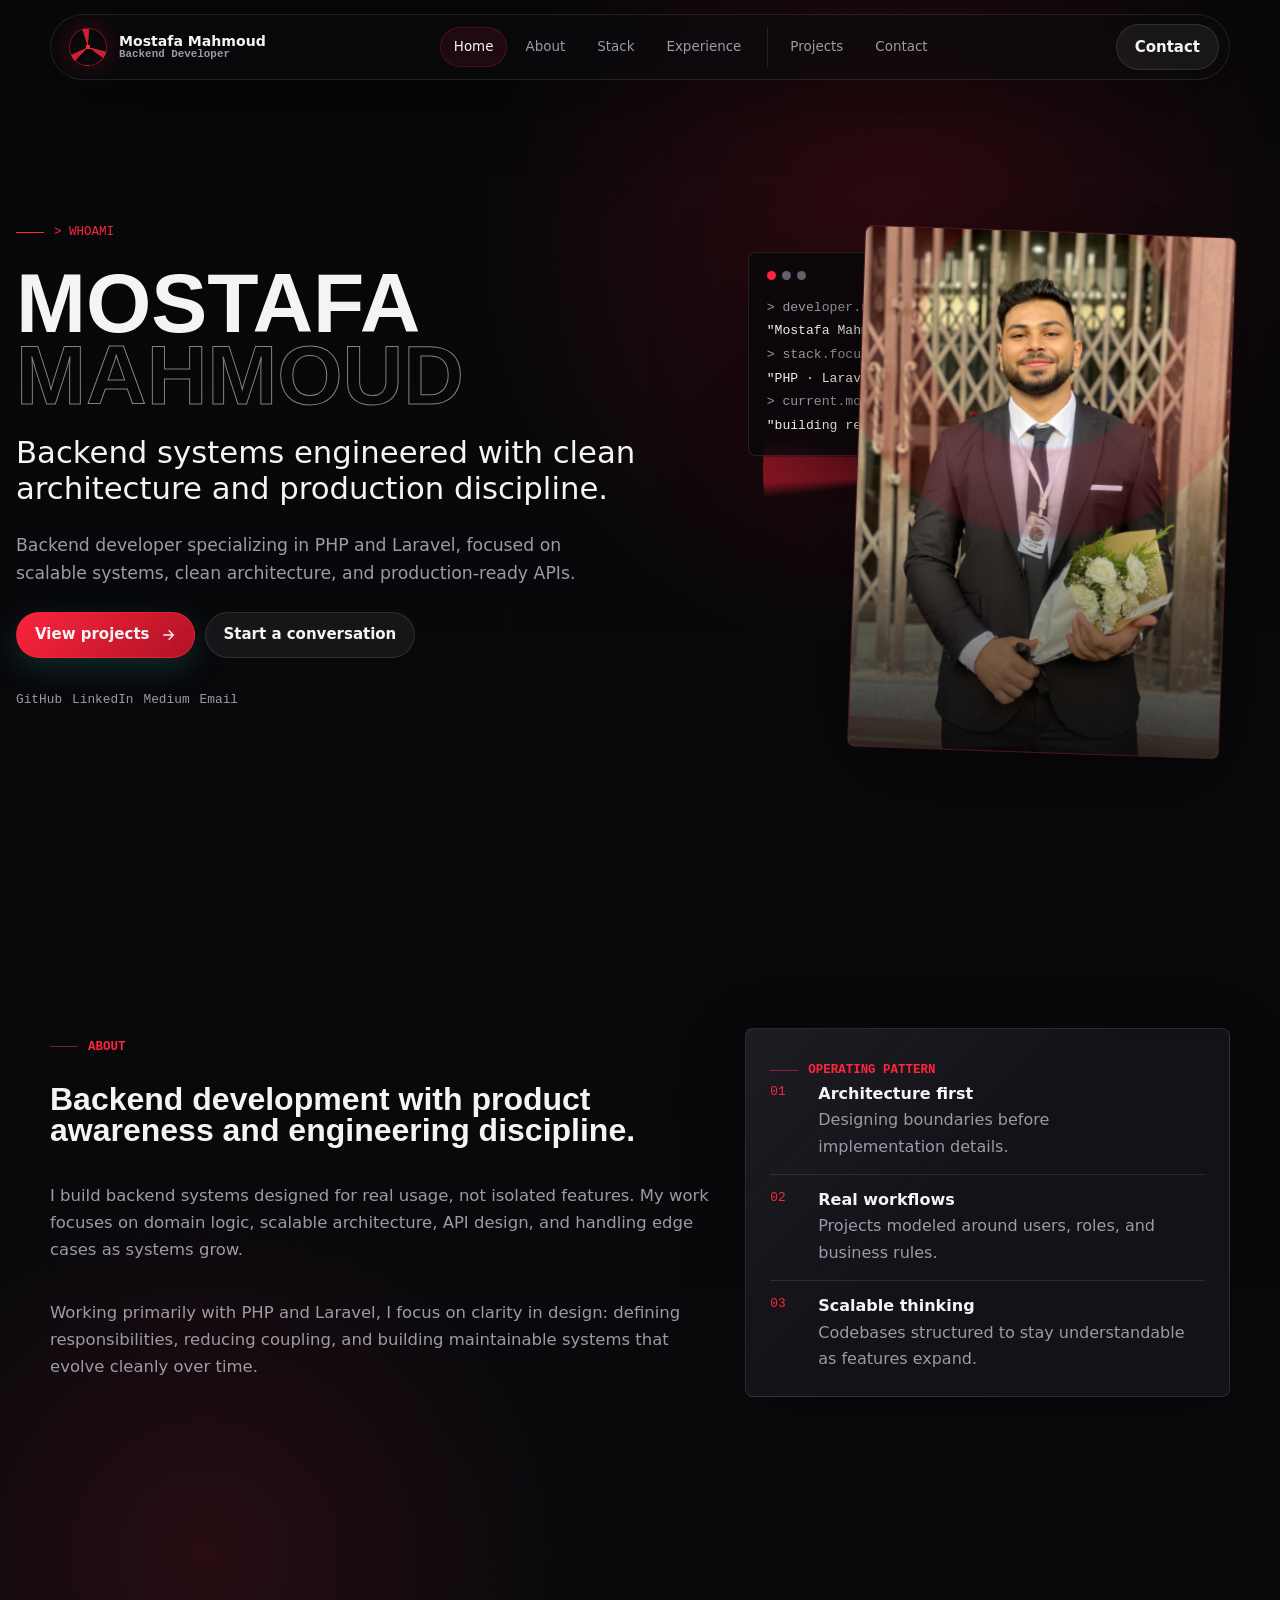
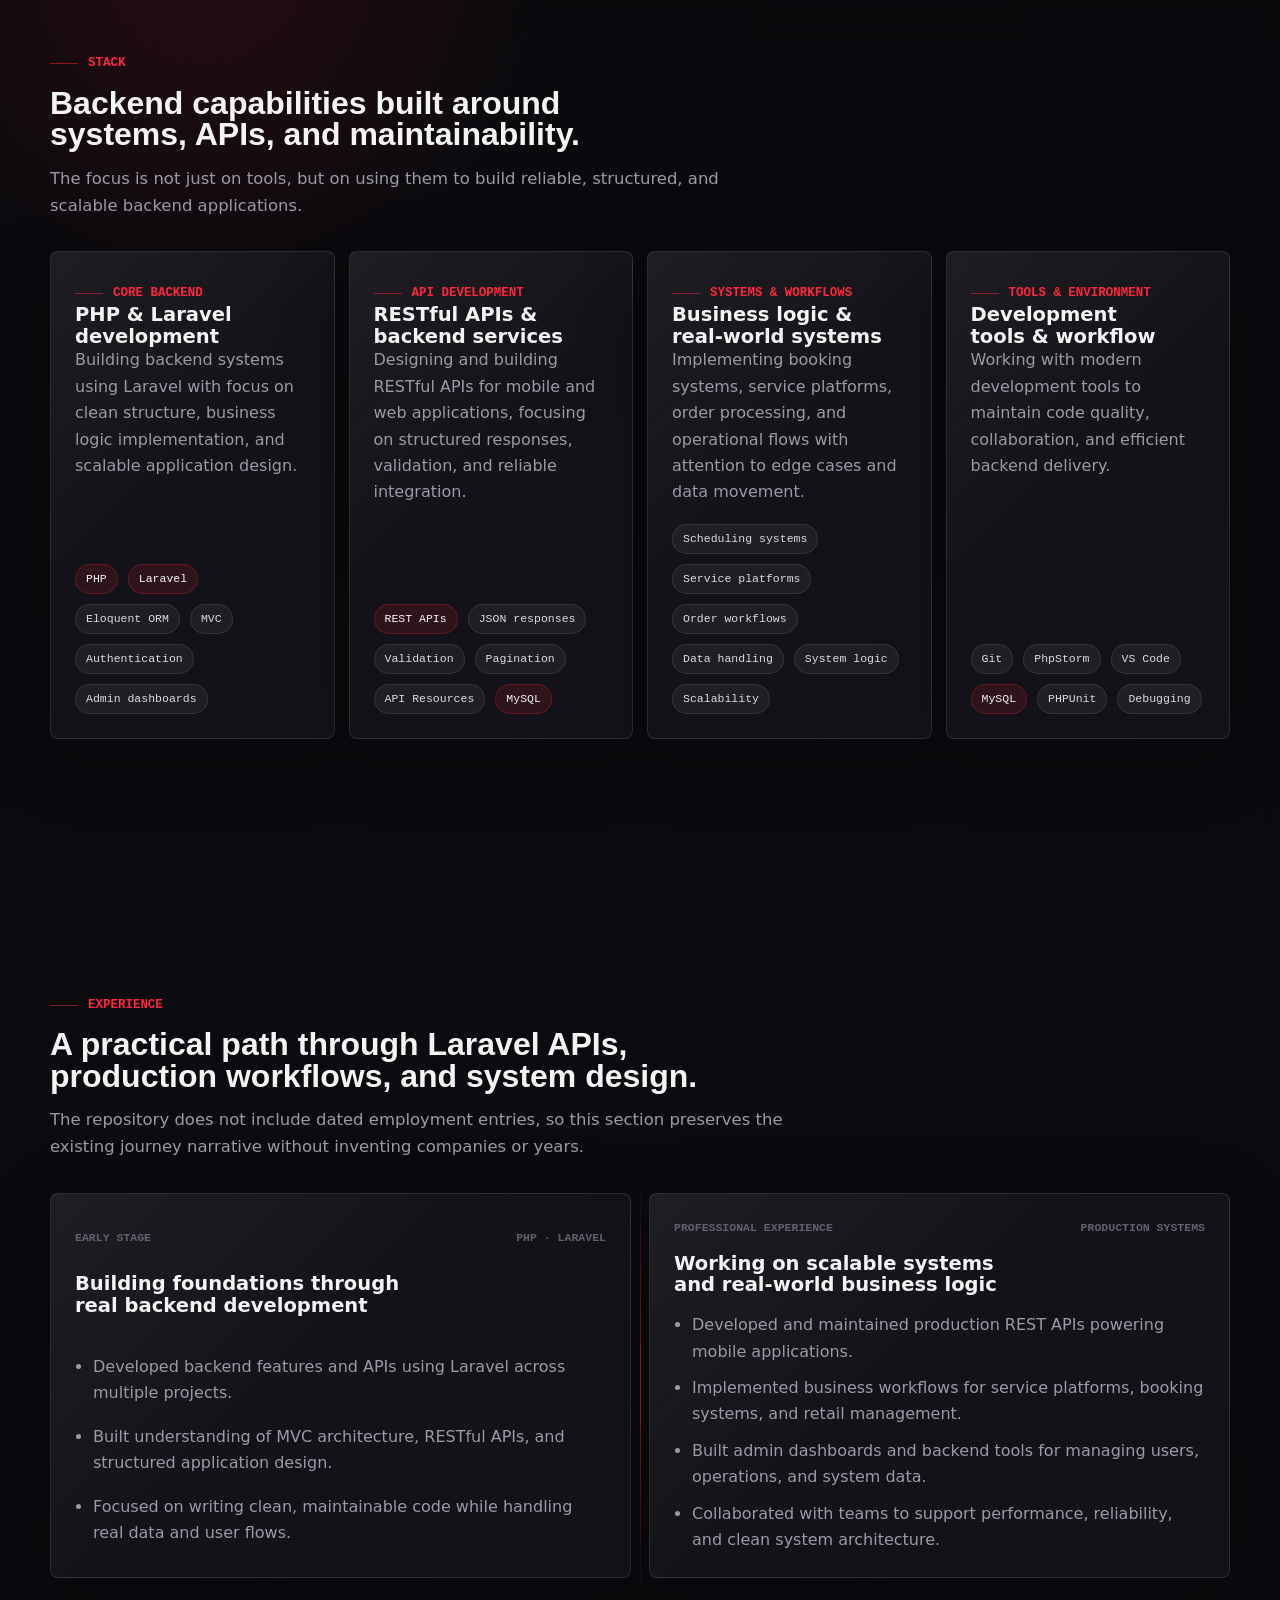
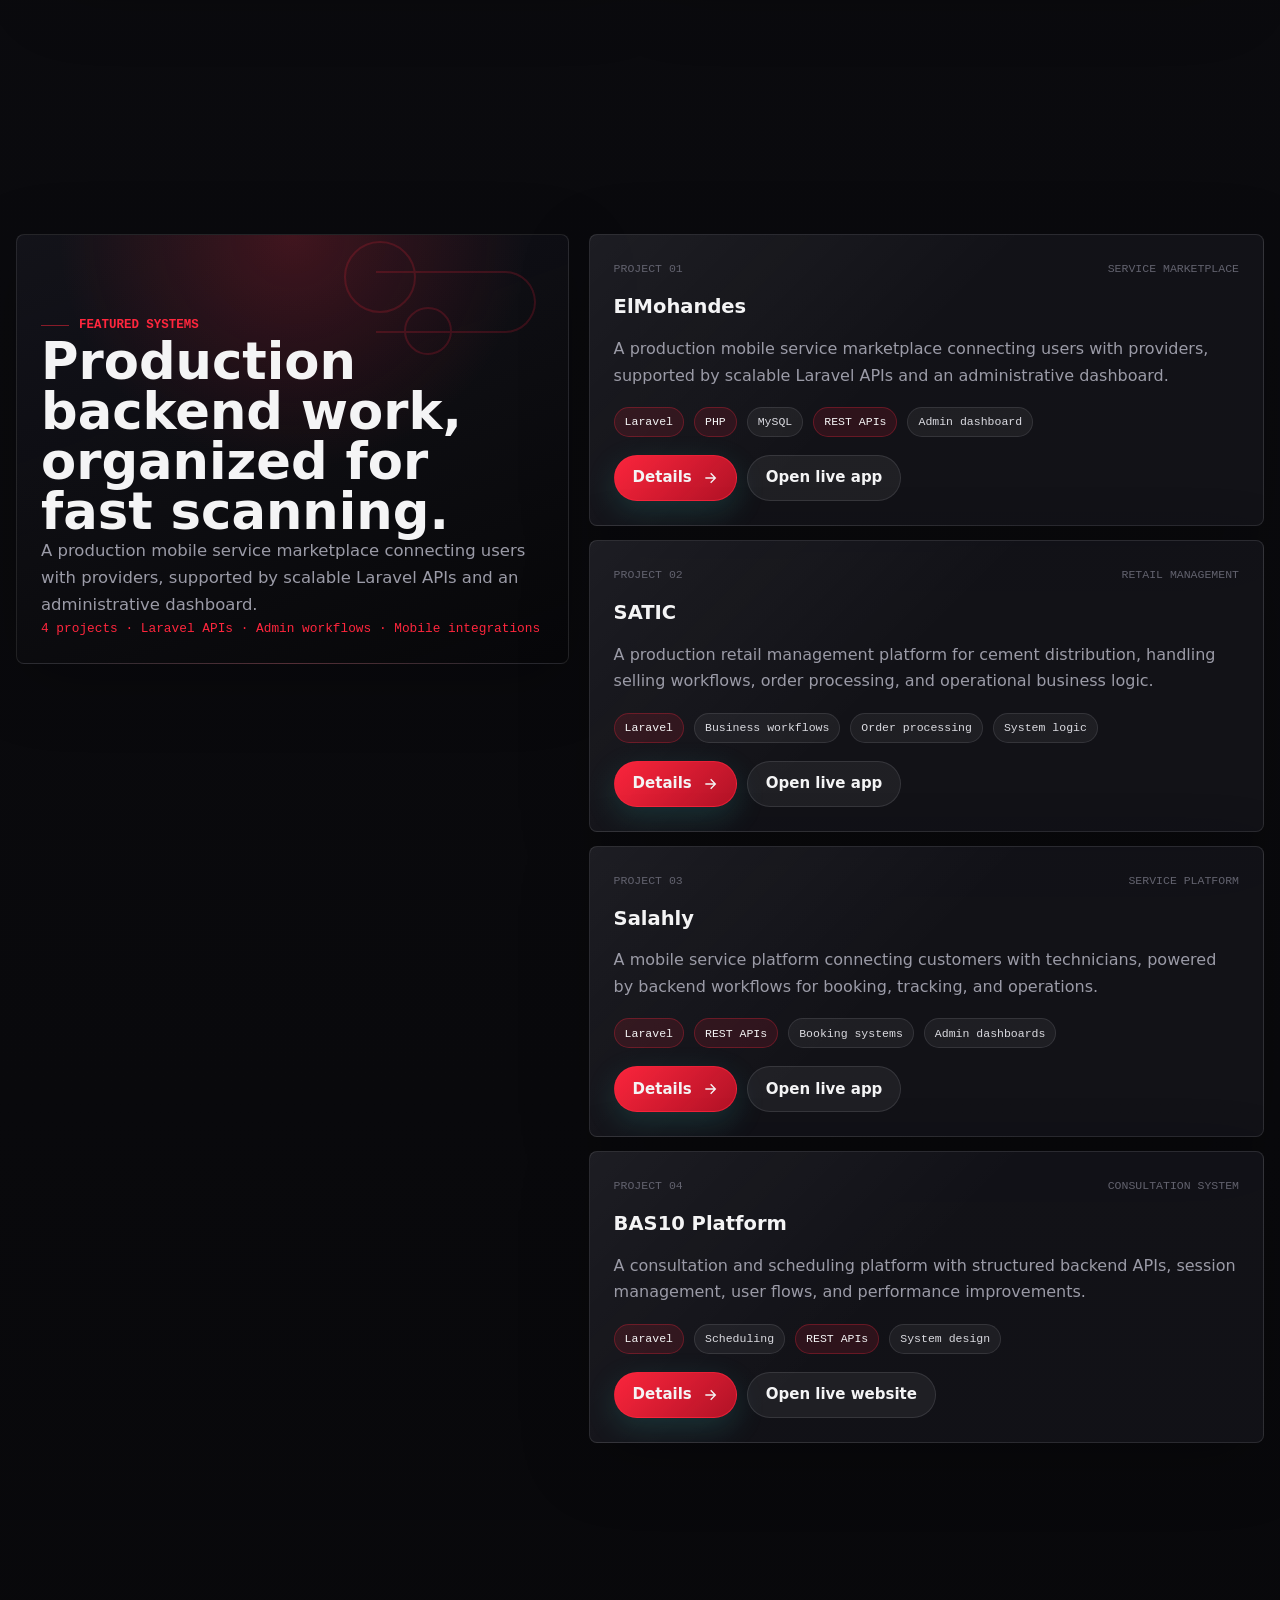
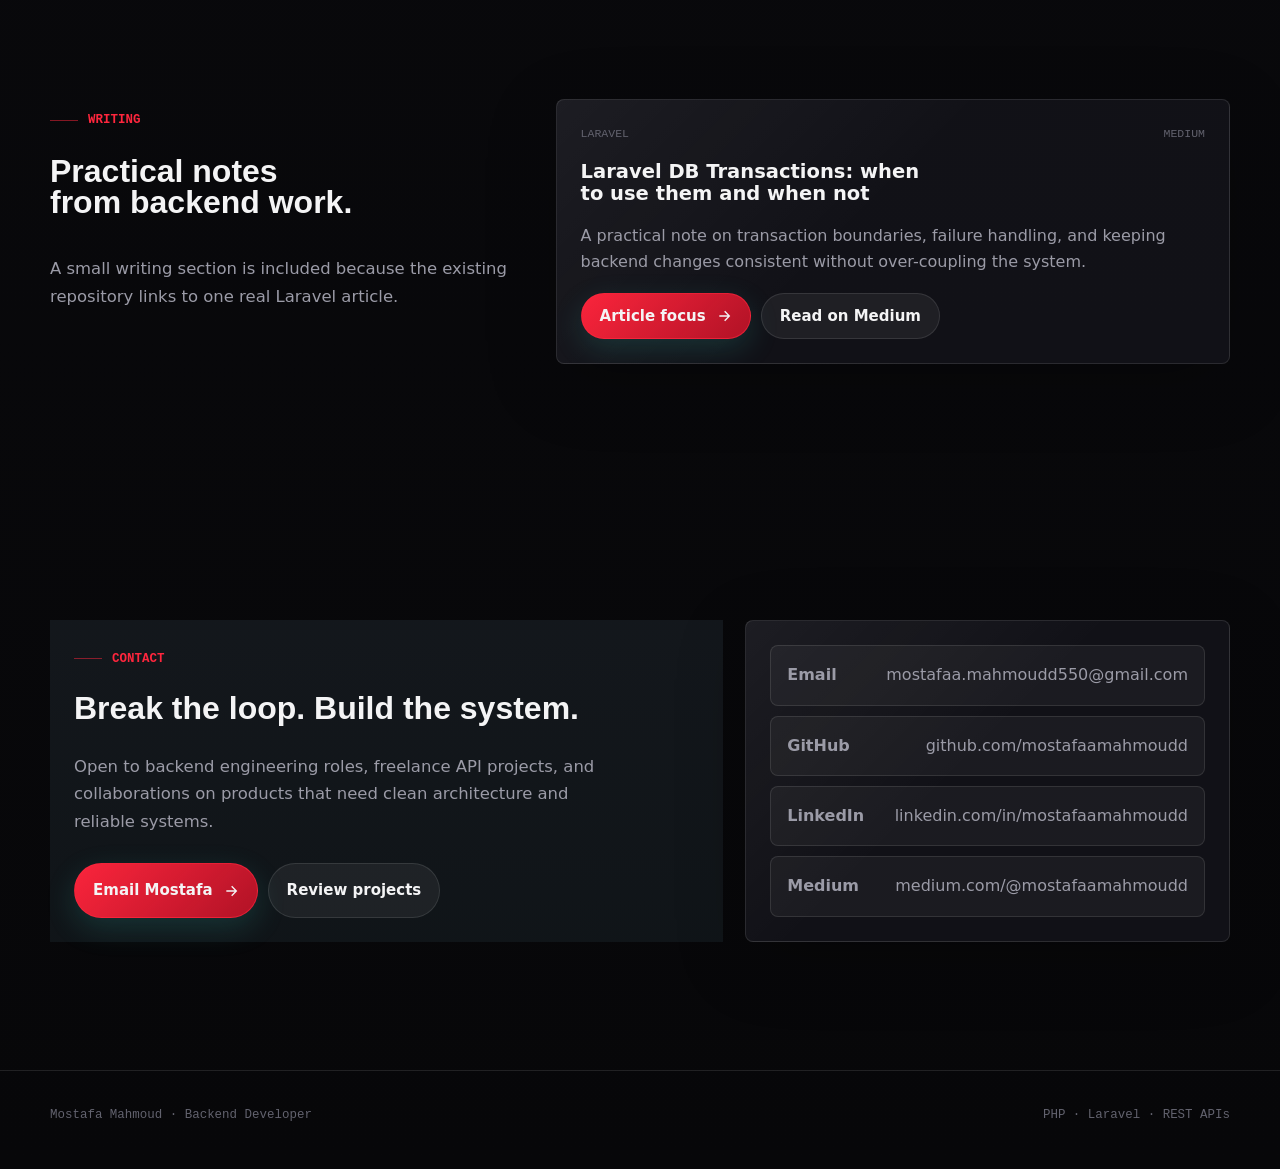
==== commit 1c8436f4: "feat: redesign portfolio" ====
--- a/index.html
+++ b/index.html
@@ -1,19 +1,19 @@
 <!doctype html>
-<html lang="en">
+<html lang="en" data-theme="dark">
   <head>
     <meta charset="UTF-8" />
     <meta name="viewport" content="width=device-width, initial-scale=1.0" />
     <title>Mostafa Mahmoud | Backend Developer</title>
     <meta
       name="description"
-      content="Professional portfolio of a backend developer specializing in PHP and Laravel, building scalable APIs and maintainable backend systems."
+      content="Mostafa Mahmoud is a backend developer specializing in PHP, Laravel, scalable REST APIs, clean architecture, and production backend systems."
     />
-    <meta name="color-scheme" content="dark light" />
-    <meta name="theme-color" content="#0d0f12" />
+    <meta name="color-scheme" content="dark" />
+    <meta name="theme-color" content="#070709" />
     <meta property="og:title" content="Mostafa Mahmoud | Backend Developer" />
     <meta
       property="og:description"
-      content="PHP & Laravel — scalable backend systems, clean architecture, and production-ready APIs."
+      content="PHP & Laravel backend developer building scalable APIs, clean architecture, and production-ready systems."
     />
     <meta property="og:type" content="website" />
     <meta property="og:locale" content="en_US" />
@@ -22,7 +22,7 @@
     <meta name="twitter:title" content="Mostafa Mahmoud | Backend Developer" />
     <meta
       name="twitter:description"
-      content="PHP & Laravel — scalable backend systems, clean architecture, and production-ready APIs."
+      content="PHP & Laravel backend developer building scalable APIs, clean architecture, and production-ready systems."
     />
     <meta name="robots" content="index,follow" />
 
@@ -35,490 +35,50 @@
     <link rel="icon" href="favicon-32x32.png" type="image/png" sizes="32x32" />
     <link rel="icon" href="favicon-16x16.png" type="image/png" sizes="16x16" />
     <link rel="apple-touch-icon" href="apple-touch-icon.png" sizes="180x180" />
-    <link rel="mask-icon" href="favicon.svg" color="#46d6c9" />
     <link rel="manifest" href="site.webmanifest" />
-
     <link rel="preconnect" href="https://api.fontshare.com" crossorigin />
     <link
-      href="https://api.fontshare.com/v2/css?f[]=cabinet-grotesk@500,700,800&f[]=general-sans@400,500,600,700&display=swap"
+      href="https://api.fontshare.com/v2/css?f[]=satoshi@400,500,700,900&f[]=jet-brains-mono@400,500,700&display=swap"
       rel="stylesheet"
     />
-
     <link rel="stylesheet" href="css/tokens.css" />
     <link rel="stylesheet" href="css/layout.css" />
     <link rel="stylesheet" href="css/components.css" />
     <link rel="stylesheet" href="css/animations.css" />
+    <link rel="stylesheet" href="css/genjutsu.css" />
+    <script type="module" src="js/app.mjs"></script>
   </head>
   <body>
     <a class="skip-link" href="#main-content">Skip to main content</a>
-
-    <!-- ─── Navbar ─── -->
-    <header class="site-header" id="top">
-      <div class="container nav-shell">
-        <a class="brand" href="#top" aria-label="Go to top">
-          <span class="brand-mark" aria-hidden="true">
-            <img
-              src="favicon.svg"
-              alt=""
-              width="40"
-              height="40"
-              decoding="async"
-            />
-          </span>
-          <span data-profile-role>Backend Developer</span>
-        </a>
-
-        <nav aria-label="Primary">
-          <button
-            class="menu-toggle"
-            type="button"
-            aria-expanded="false"
-            aria-controls="site-menu"
-            data-menu-toggle
-          >
-            <span class="sr-only">Toggle navigation</span>
-            <svg
-              width="20"
-              height="20"
-              viewBox="0 0 24 24"
-              fill="none"
-              stroke="currentColor"
-              stroke-width="2"
-              aria-hidden="true"
-            >
-              <path d="M4 7H20M4 12H20M4 17H20" stroke-linecap="round" />
-            </svg>
-          </button>
-
-          <div class="nav-menu" id="site-menu" data-nav-menu>
-            <ul class="nav-links" role="list">
-              <li><a href="#about">About</a></li>
-              <li><a href="#skills">Skills</a></li>
-              <li><a href="#journey">Journey</a></li>
-              <li><a href="#contact">Contact</a></li>
-              <li><a href="projects.html">Projects</a></li>
-              <li><a href="blogs.html">Blog</a></li>
-            </ul>
-            <a
-              class="btn btn-primary mobile-menu-cta"
-              href="mailto:mostafaa.mahmoudd550@gmail.com"
-              >Start a conversation</a>
-          </div>
-        </nav>
-
-        <div class="nav-actions">
-          <button
-            class="theme-toggle"
-            type="button"
-            data-theme-toggle
-            aria-label="Switch color mode"
-          >
-            <svg
-              width="18"
-              height="18"
-              viewBox="0 0 24 24"
-              fill="none"
-              stroke="currentColor"
-              stroke-width="2"
-              aria-hidden="true"
-            >
-              <path d="M21 12.79A9 9 0 1 1 11.21 3 7 7 0 0 0 21 12.79z" />
-            </svg>
-          </button>
-          <a
-            class="btn btn-secondary nav-cta"
-            href="mailto:mostafaa.mahmoudd550@gmail.com"
-            >Start a conversation</a>
-        </div>
-      </div>
-    </header>
-
-    <!-- ─── Main ─── -->
-    <main id="main-content">
-      <!-- ── Hero ── -->
-      <section class="hero" id="hero">
-        <div class="container hero-grid">
-          <div class="hero-copy" data-reveal>
-            <div class="hero-kicker">PHP · Laravel</div>
-            <h1>I build backend systems that stay clean as they grow.</h1>
-            <p class="hero-lead">
-              Backend developer specializing in PHP and Laravel, with a focus on
-              designing scalable systems, clean architectures, and robust APIs
-              for production-ready applications.
-            </p>
-            <div class="hero-cta">
-              <a class="btn btn-primary" href="projects.html">View selected work</a>
-              <a class="btn btn-secondary" href="#contact">Get in touch</a>
-            </div>
-            <div class="hero-meta" aria-label="Highlights">
-              <div class="hero-stat">
-                <strong>Real-world products</strong>
-                <span class="muted"
-                  >Systems designed around users, workflows, and operational
-                  clarity.</span
-                >
-              </div>
-              <div class="hero-stat">
-                <strong>API-first mindset</strong>
-                <span class="muted"
-                  >Strong focus on contracts, maintainability, and backend
-                  boundaries.</span
-                >
-              </div>
-              <div class="hero-stat">
-                <strong>Engineering principles</strong>
-                <span class="muted"
-                  >OOP, SOLID, MVC, clean architecture, and practical
-                  scalability.</span
-                >
-              </div>
-            </div>
-          </div>
-
-          <figure class="hero-aside" data-reveal>
-            <div class="profile-photo-card card">
-              <img
-                src="me.jpeg"
-                alt="Mostafa Mahmoud"
-                width="960"
-                height="1280"
-                decoding="async"
-                fetchpriority="high"
-              />
-            </div>
-            <figcaption class="sr-only">
-              Portrait of Mostafa Mahmoud, backend developer.
-            </figcaption>
-          </figure>
-        </div>
-      </section>
-
-      <!-- ── About ── -->
-      <section class="section" id="about">
-        <div class="container about-grid">
-          <div class="about-copy" data-reveal>
-            <span class="eyebrow">About</span>
-            <h2>
-              Backend development with product awareness and engineering
-              discipline.
-            </h2>
-            <p class="muted">
-              I build backend systems designed for real usage, not isolated
-              features—focusing on domain logic, scalable architecture, API
-              design, and handling edge cases as systems grow.
-            </p>
-            <p class="muted">
-              Working primarily with PHP and Laravel, I focus on clarity in
-              design: defining responsibilities, reducing coupling, and building
-              maintainable systems that evolve cleanly over time.
-            </p>
-          </div>
-
-          <div class="about-card card" data-reveal>
-            <span class="eyebrow">Working style</span>
-            <div class="metric-row">
-              <div class="metric-item">
-                <div>
-                  <p>Architecture first</p>
-                  <small class="muted"
-                    >Designing boundaries before implementation details.</small
-                  >
-                </div>
-                <strong>01</strong>
-              </div>
-              <div class="metric-item">
-                <div>
-                  <p>Real workflows</p>
-                  <small class="muted"
-                    >Projects modeled around users, roles, and business
-                    rules.</small
-                  >
-                </div>
-                <strong>02</strong>
-              </div>
-              <div class="metric-item">
-                <div>
-                  <p>Scalable thinking</p>
-                  <small class="muted"
-                    >Codebases structured to stay understandable as features
-                    expand.</small
-                  >
-                </div>
-                <strong>03</strong>
-              </div>
-            </div>
-          </div>
-        </div>
-      </section>
-
-      <!-- ── Skills ── -->
-      <section class="section" id="skills">
-        <div class="container">
-          <div class="section-header" data-reveal>
-            <span class="eyebrow">Skills</span>
-            <h2>
-              Backend capabilities built around systems, APIs, and
-              maintainability.
-            </h2>
-            <p class="muted">
-              The focus is not just on tools, but on using them to build
-              reliable, structured, and scalable backend applications.
-            </p>
-          </div>
-
-          <div class="skills-grid" data-stagger>
-            <article class="skill-block card" data-reveal>
-              <span class="mini-badge">Core backend</span>
-              <h3>PHP & Laravel development</h3>
-              <p class="muted">
-                Building backend systems using Laravel with focus on clean
-                structure, business logic implementation, and scalable
-                application design.
-              </p>
-              <div class="chip-row">
-                <span class="chip">PHP</span>
-                <span class="chip">Laravel</span>
-                <span class="chip">Eloquent ORM</span>
-                <span class="chip">MVC</span>
-                <span class="chip">Authentication</span>
-                <span class="chip">Admin dashboards</span>
-              </div>
-            </article>
-
-            <article class="skill-block card" data-reveal>
-              <span class="mini-badge">API development</span>
-              <h3>RESTful APIs & backend services</h3>
-              <p class="muted">
-                Designing and building RESTful APIs for mobile and web
-                applications, focusing on structured responses, validation, and
-                reliable integration.
-              </p>
-              <div class="chip-row">
-                <span class="chip">REST APIs</span>
-                <span class="chip">JSON responses</span>
-                <span class="chip">Validation</span>
-                <span class="chip">Pagination</span>
-                <span class="chip">API Resources</span>
-                <span class="chip">MySQL</span>
-              </div>
-            </article>
-
-            <article class="skill-block card" data-reveal>
-              <span class="mini-badge">Systems & workflows</span>
-              <h3>Business logic & real-world systems</h3>
-              <p class="muted">
-                Implementing real-world workflows such as booking systems,
-                service platforms, and order processing with attention to edge
-                cases and data flow.
-              </p>
-              <div class="chip-row">
-                <span class="chip">Scheduling systems</span>
-                <span class="chip">Service platforms</span>
-                <span class="chip">Order workflows</span>
-                <span class="chip">Data handling</span>
-                <span class="chip">System logic</span>
-                <span class="chip">Scalability</span>
-              </div>
-            </article>
-
-            <article class="skill-block card" data-reveal>
-              <span class="mini-badge">Tools & environment</span>
-              <h3>Development tools & workflow</h3>
-              <p class="muted">
-                Working with modern development tools to maintain code quality,
-                collaboration, and efficient development workflows.
-              </p>
-              <div class="chip-row">
-                <span class="chip">Git</span>
-                <span class="chip">PhpStorm</span>
-                <span class="chip">VS Code</span>
-                <span class="chip">MySQL</span>
-                <span class="chip">PHPUnit</span>
-                <span class="chip">Debugging</span>
-              </div>
-            </article>
-          </div>
-        </div>
-      </section>
-
-      <!-- ── Journey ── -->
-      <section class="section" id="journey">
-        <div class="container">
-          <div class="section-header" data-reveal>
-            <span class="eyebrow">Journey</span>
-            <h2>
-              Experience shaped by building, learning, and refining backend
-              thinking.
-            </h2>
-            <p class="muted">
-              The progression is practical: build real systems, identify
-              architectural patterns, and deepen the ability to design software
-              that remains clear under growth.
-            </p>
-          </div>
-
-          <div class="journey-grid" data-stagger>
-            <article class="timeline-card card" data-reveal>
-              <div class="timeline-meta">
-                <span>Early stage</span>
-                <span>PHP · Laravel</span>
-              </div>
-              <h3>Building foundations through real backend development</h3>
-              <ul class="timeline-list">
-                <li>
-                  Developed backend features and APIs using Laravel across
-                  multiple projects.
-                </li>
-                <li>
-                  Built understanding of MVC architecture, RESTful APIs, and
-                  structured application design.
-                </li>
-                <li>
-                  Focused on writing clean, maintainable code while handling
-                  real data and user flows.
-                </li>
-              </ul>
-            </article>
-
-            <article class="timeline-card card" data-reveal>
-              <div class="timeline-meta">
-                <span>Professional experience</span>
-                <span>Production systems</span>
-              </div>
-              <h3>Working on scalable systems and real-world business logic</h3>
-              <ul class="timeline-list">
-                <li>
-                  Developed and maintained production REST APIs powering mobile
-                  applications.
-                </li>
-                <li>
-                  Implemented business workflows for service platforms, booking
-                  systems, and retail management.
-                </li>
-                <li>
-                  Built admin dashboards and backend tools for managing users,
-                  operations, and system data.
-                </li>
-                <li>
-                  Collaborated with teams to ensure performance, reliability,
-                  and clean system architecture.
-                </li>
-              </ul>
-            </article>
-          </div>
-        </div>
-      </section>
-
-      <!-- ── Contact ── -->
-      <section class="section" id="contact">
-        <div class="container contact-wrap contact-wrap-centered">
-          <div class="contact-panel card" data-reveal>
-            <span class="eyebrow">Contact</span>
-            <h2>
-              Available for backend-focused opportunities and serious product
-              work.
-            </h2>
-            <p class="muted">
-              I’m open to backend engineering roles, freelance API projects, and
-              collaborations on products that need clean architecture and
-              reliable systems.
-            </p>
-            <div class="contact-icon-grid" aria-label="Contact links">
-              <a
-                class="icon-link email-link"
-                href="mailto:mostafaa.mahmoudd550@gmail.com"
-                data-contact-email
-                data-contact-email-text
-                aria-label="Email Mostafa Mahmoud"
-              >
-                <svg
-                  width="22"
-                  height="22"
-                  viewBox="0 0 24 24"
-                  fill="none"
-                  stroke="currentColor"
-                  stroke-width="2"
-                  aria-hidden="true"
-                >
-                  <rect x="3" y="5" width="18" height="14" rx="2"></rect>
-                  <path d="m3 7 9 6 9-6"></path>
-                </svg>
-                <span>mostafaa.mahmoudd550@gmail.com</span>
-              </a>
-              <a
-                class="icon-link"
-                href="https://github.com/mostafaamahmoudd"
-                target="_blank"
-                rel="noopener noreferrer"
-                data-contact-github
-                data-contact-github-text
-                aria-label="Open GitHub profile"
-              >
-                <svg
-                  width="22"
-                  height="22"
-                  viewBox="0 0 24 24"
-                  fill="currentColor"
-                  aria-hidden="true"
-                >
-                  <path
-                    d="M12 .5a12 12 0 0 0-3.79 23.39c.6.11.82-.26.82-.58v-2.03c-3.34.73-4.04-1.41-4.04-1.41-.55-1.38-1.33-1.75-1.33-1.75-1.09-.75.08-.73.08-.73 1.2.08 1.84 1.24 1.84 1.24 1.07 1.83 2.81 1.3 3.49.99.11-.78.42-1.3.76-1.6-2.67-.3-5.47-1.33-5.47-5.92 0-1.31.47-2.38 1.24-3.22-.12-.3-.54-1.53.12-3.18 0 0 1.01-.32 3.3 1.23a11.4 11.4 0 0 1 6.01 0c2.29-1.55 3.3-1.23 3.3-1.23.66 1.65.24 2.88.12 3.18.77.84 1.23 1.91 1.23 3.22 0 4.6-2.81 5.61-5.48 5.91.43.37.81 1.1.81 2.22v3.29c0 .32.22.7.83.58A12 12 0 0 0 12 .5Z"
-                  ></path>
-                </svg>
-                <span>GitHub</span>
-              </a>
-              <a
-                class="icon-link"
-                href="https://linkedin.com/in/mostafaamahmoudd"
-                target="_blank"
-                rel="noopener noreferrer"
-                data-contact-linkedin
-                data-contact-linkedin-text
-                aria-label="Open LinkedIn profile"
-              >
-                <svg
-                  width="22"
-                  height="22"
-                  viewBox="0 0 24 24"
-                  fill="currentColor"
-                  aria-hidden="true"
-                >
-                  <path
-                    d="M20.45 20.45h-3.56v-5.57c0-1.33-.02-3.04-1.85-3.04-1.85 0-2.14 1.45-2.14 2.94v5.67H9.34V8.98h3.42v1.57h.05a3.75 3.75 0 0 1 3.38-1.85c3.61 0 4.28 2.38 4.28 5.47v6.28h-.02ZM5.32 7.41a2.06 2.06 0 1 1 0-4.12 2.06 2.06 0 0 1 0 4.12Zm1.78 13.04H3.54V8.98H7.1v11.47ZM22.22 0H1.77C.79 0 0 .77 0 1.72v20.56C0 23.23.79 24 1.77 24h20.45c.98 0 1.78-.77 1.78-1.72V1.72C24 .77 23.2 0 22.22 0Z"
-                  ></path>
-                </svg>
-                <span>LinkedIn</span>
-              </a>
-              <a
-                class="icon-link"
-                href="https://medium.com/@mostafaamahmoudd"
-                target="_blank"
-                rel="noopener noreferrer"
-                data-contact-medium
-                data-contact-medium-text
-                aria-label="Open Medium profile"
-              >
-                <svg
-                  width="22"
-                  height="22"
-                  viewBox="0 0 24 24"
-                  fill="currentColor"
-                  aria-hidden="true"
-                >
-                  <path
-                    d="M13.54 12c0 3.61-2.91 6.54-6.5 6.54S.54 15.61.54 12s2.91-6.54 6.5-6.54 6.5 2.93 6.5 6.54Zm7.13 0c0 3.4-1.46 6.15-3.26 6.15S14.15 15.4 14.15 12s1.46-6.15 3.26-6.15 3.26 2.75 3.26 6.15Zm2.93 0c0 3.05-.51 5.52-1.15 5.52-.63 0-1.14-2.47-1.14-5.52s.51-5.52 1.14-5.52c.64 0 1.15 2.47 1.15 5.52Z"
-                  ></path>
-                </svg>
-                <span>Medium</span>
-              </a>
-            </div>
-          </div>
-        </div>
-      </section>
-    </main>
-    <script src="js/profile.js" defer></script>
-    <script src="js/theme.js" defer></script>
-    <script src="js/nav.js" defer></script>
-    <script src="js/reveal.js" defer></script>
+    <div class="loader" aria-hidden="true">
+      <div class="loader-mark"></div>
+    </div>
+    <div class="cursor-aura" aria-hidden="true"></div>
+    <div class="ambient" aria-hidden="true">
+      <span class="moon"></span>
+      <span class="blood-glow"></span>
+      <span class="grid-fade"></span>
+      <span class="crow crow-one"></span>
+      <span class="crow crow-two"></span>
+      <span class="crow crow-three"></span>
+    </div>
+    <div id="app">
+      <main id="main-content" class="noscript-shell">
+        <section class="container section">
+          <p class="eyebrow">Mostafa Mahmoud</p>
+          <h1>Backend Developer</h1>
+          <p>
+            Backend developer specializing in PHP and Laravel, focused on
+            scalable systems, clean architecture, and production-ready APIs.
+          </p>
+          <p>
+            Email:
+            <a href="mailto:mostafaa.mahmoudd550@gmail.com">
+              mostafaa.mahmoudd550@gmail.com
+            </a>
+          </p>
+        </section>
+      </main>
+    </div>
   </body>
 </html>
--- a/css/genjutsu.css
+++ b/css/genjutsu.css
@@ -0,0 +1,1366 @@
+:root {
+  --bg: #070709;
+  --bg-2: #0b0b0f;
+  --surface: rgba(21, 21, 27, 0.78);
+  --surface-strong: rgba(26, 26, 33, 0.94);
+  --line: rgba(244, 244, 245, 0.11);
+  --line-strong: rgba(255, 38, 61, 0.38);
+  --text: #f4f4f5;
+  --muted: #9b9ba7;
+  --faint: #62626e;
+  --crimson: #b11226;
+  --crimson-2: #d11a2a;
+  --accent: #ff263d;
+  --mono: "JetBrains Mono", "SFMono-Regular", Consolas, monospace;
+  --sans: "Satoshi", "Inter", system-ui, sans-serif;
+  --container: 1180px;
+  --wide: 1380px;
+  --radius: 8px;
+  --ease: cubic-bezier(0.16, 1, 0.3, 1);
+  --shadow: 0 24px 90px rgba(0, 0, 0, 0.46);
+}
+
+* {
+  box-sizing: border-box;
+}
+
+html {
+  background: var(--bg);
+  scroll-behavior: smooth;
+  scroll-padding-top: 96px;
+}
+
+body {
+  min-height: 100dvh;
+  margin: 0;
+  color: var(--text);
+  background:
+    radial-gradient(circle at 70% 4%, rgba(177, 18, 38, 0.24), transparent 26rem),
+    radial-gradient(circle at 16% 26%, rgba(255, 38, 61, 0.12), transparent 22rem),
+    linear-gradient(180deg, #070709 0%, #0b0b0f 44%, #070709 100%);
+  font-family: var(--sans);
+  overflow-x: hidden;
+}
+
+body.is-locked {
+  overflow: hidden;
+}
+
+body::before {
+  content: "";
+  position: fixed;
+  inset: 0;
+  pointer-events: none;
+  z-index: -3;
+  opacity: 0.46;
+  background-image:
+    linear-gradient(rgba(255, 255, 255, 0.035) 1px, transparent 1px),
+    linear-gradient(90deg, rgba(255, 255, 255, 0.035) 1px, transparent 1px);
+  background-size: 54px 54px;
+  mask-image: radial-gradient(circle at center, black, transparent 72%);
+}
+
+body::after {
+  content: "";
+  position: fixed;
+  inset: 0;
+  pointer-events: none;
+  z-index: -2;
+  opacity: 0.055;
+  background-image: url("data:image/svg+xml,%3Csvg viewBox='0 0 180 180' xmlns='http://www.w3.org/2000/svg'%3E%3Cfilter id='n'%3E%3CfeTurbulence type='fractalNoise' baseFrequency='.78' numOctaves='3' stitchTiles='stitch'/%3E%3C/filter%3E%3Crect width='180' height='180' filter='url(%23n)' opacity='.8'/%3E%3C/svg%3E");
+}
+
+a {
+  color: inherit;
+  text-decoration: none;
+}
+
+button,
+input,
+textarea {
+  font: inherit;
+}
+
+button {
+  border: 0;
+}
+
+img,
+svg {
+  display: block;
+  max-width: 100%;
+}
+
+:focus-visible {
+  outline: 2px solid var(--accent);
+  outline-offset: 4px;
+  border-radius: 6px;
+}
+
+::selection {
+  color: var(--text);
+  background: rgba(255, 38, 61, 0.34);
+}
+
+.container {
+  width: min(calc(100% - 32px), var(--container));
+  margin-inline: auto;
+}
+
+.wide-container {
+  width: min(calc(100% - 32px), var(--wide));
+  margin-inline: auto;
+}
+
+.sr-only {
+  position: absolute;
+  width: 1px;
+  height: 1px;
+  padding: 0;
+  margin: -1px;
+  overflow: hidden;
+  clip: rect(0, 0, 0, 0);
+  white-space: nowrap;
+  border: 0;
+}
+
+.skip-link {
+  position: fixed;
+  z-index: 200;
+  top: 16px;
+  left: 16px;
+  transform: translateY(-140%);
+  padding: 10px 14px;
+  color: var(--text);
+  background: #17070a;
+  border: 1px solid var(--accent);
+  border-radius: var(--radius);
+  transition: transform 180ms var(--ease);
+}
+
+.skip-link:focus {
+  transform: translateY(0);
+}
+
+.loader {
+  position: fixed;
+  inset: 0;
+  z-index: 180;
+  display: grid;
+  place-items: center;
+  background: #050506;
+  transition:
+    opacity 500ms var(--ease),
+    visibility 500ms var(--ease);
+}
+
+.loader.is-hidden {
+  opacity: 0;
+  visibility: hidden;
+}
+
+.loader-mark {
+  width: 74px;
+  aspect-ratio: 1;
+  border-radius: 50%;
+  border: 1px solid rgba(255, 38, 61, 0.62);
+  background:
+    radial-gradient(circle, rgba(255, 38, 61, 0.86) 0 7%, transparent 8% 100%),
+    conic-gradient(from 0deg, transparent 0 16%, rgba(255, 38, 61, 0.9) 18% 22%, transparent 24% 49%, rgba(255, 38, 61, 0.9) 51% 55%, transparent 57% 82%, rgba(255, 38, 61, 0.9) 84% 88%, transparent 90% 100%);
+  box-shadow: 0 0 44px rgba(255, 38, 61, 0.32);
+  animation: spin 900ms var(--ease) infinite;
+}
+
+.ambient {
+  position: fixed;
+  inset: 0;
+  z-index: -1;
+  overflow: hidden;
+  pointer-events: none;
+}
+
+.moon {
+  position: absolute;
+  top: 8vh;
+  right: max(7vw, 24px);
+  width: clamp(160px, 18vw, 320px);
+  aspect-ratio: 1;
+  border-radius: 50%;
+  background:
+    radial-gradient(circle at 48% 50%, rgba(255, 38, 61, 0.14), transparent 35%),
+    radial-gradient(circle at 50% 50%, rgba(177, 18, 38, 0.72), rgba(37, 4, 8, 0.36) 58%, transparent 62%);
+  box-shadow:
+    inset 24px 0 44px rgba(0, 0, 0, 0.78),
+    0 0 120px rgba(177, 18, 38, 0.28);
+  opacity: 0.62;
+}
+
+.blood-glow {
+  position: absolute;
+  left: 4vw;
+  top: 28vh;
+  width: 32vw;
+  aspect-ratio: 1;
+  border-radius: 50%;
+  background: radial-gradient(circle, rgba(255, 38, 61, 0.18), transparent 67%);
+  filter: blur(18px);
+}
+
+.grid-fade {
+  position: absolute;
+  inset: auto 0 0;
+  height: 42vh;
+  background: linear-gradient(0deg, rgba(177, 18, 38, 0.09), transparent);
+}
+
+.crow {
+  position: absolute;
+  width: 38px;
+  height: 15px;
+  opacity: 0.22;
+  transform: rotate(-10deg);
+}
+
+.crow::before,
+.crow::after {
+  content: "";
+  position: absolute;
+  inset: 0;
+  background: #020203;
+  clip-path: polygon(0 62%, 48% 0, 100% 62%, 55% 42%, 50% 100%, 45% 42%);
+}
+
+.crow-one {
+  top: 17vh;
+  left: 12vw;
+  animation: drift 18s linear infinite;
+}
+
+.crow-two {
+  top: 38vh;
+  right: 18vw;
+  width: 28px;
+  animation: drift 24s linear infinite reverse;
+}
+
+.crow-three {
+  top: 68vh;
+  left: 64vw;
+  width: 22px;
+  animation: drift 28s linear infinite;
+}
+
+.cursor-aura {
+  position: fixed;
+  z-index: 220;
+  width: 44px;
+  height: 44px;
+  margin: -22px 0 0 -22px;
+  border: 1px solid rgba(255, 38, 61, 0.56);
+  border-radius: 50%;
+  pointer-events: none;
+  opacity: 0;
+  transform: translate3d(-100px, -100px, 0);
+  transition:
+    opacity 180ms var(--ease),
+    width 180ms var(--ease),
+    height 180ms var(--ease),
+    margin 180ms var(--ease);
+  mix-blend-mode: screen;
+}
+
+.cursor-aura::after {
+  content: "";
+  position: absolute;
+  inset: 9px;
+  border-radius: 50%;
+  background: radial-gradient(circle, rgba(255, 38, 61, 0.34), transparent 62%);
+}
+
+.cursor-aura.is-active {
+  opacity: 0.9;
+}
+
+.cursor-aura.is-armed {
+  width: 68px;
+  height: 68px;
+  margin: -34px 0 0 -34px;
+}
+
+.site-shell {
+  position: relative;
+  min-height: 100dvh;
+}
+
+.site-header {
+  position: fixed;
+  top: 14px;
+  left: 0;
+  right: 0;
+  z-index: 100;
+  background: transparent;
+  border: 0;
+  box-shadow: none;
+  backdrop-filter: none;
+}
+
+.nav-shell {
+  min-height: 60px;
+  display: grid;
+  grid-template-columns: auto 1fr auto;
+  gap: 18px;
+  align-items: center;
+  padding: 9px 10px;
+  background: rgba(10, 10, 14, 0.62);
+  border: 1px solid rgba(244, 244, 245, 0.1);
+  border-radius: 999px;
+  box-shadow: 0 18px 70px rgba(0, 0, 0, 0.36);
+  backdrop-filter: blur(18px);
+}
+
+.site-header.is-scrolled .nav-shell {
+  background: rgba(10, 10, 14, 0.86);
+  border-color: rgba(255, 38, 61, 0.22);
+}
+
+.brand {
+  display: inline-flex;
+  align-items: center;
+  min-width: 0;
+  gap: 12px;
+  padding-left: 8px;
+}
+
+.brand-sigil {
+  position: relative;
+  width: 38px;
+  aspect-ratio: 1;
+  border: 1px solid rgba(255, 38, 61, 0.44);
+  border-radius: 50%;
+  background:
+    radial-gradient(circle, var(--accent) 0 9%, transparent 10%),
+    conic-gradient(from 45deg, transparent 0 16%, rgba(255, 38, 61, 0.8) 17% 22%, transparent 23% 49%, rgba(255, 38, 61, 0.8) 50% 55%, transparent 56% 82%, rgba(255, 38, 61, 0.8) 83% 88%, transparent 89%);
+  box-shadow: 0 0 28px rgba(255, 38, 61, 0.22);
+}
+
+.brand-text {
+  display: grid;
+  line-height: 1.05;
+}
+
+.brand-text strong {
+  font-size: 0.88rem;
+  letter-spacing: 0;
+}
+
+.brand-text span {
+  color: var(--muted);
+  font-family: var(--mono);
+  font-size: 0.68rem;
+}
+
+.nav-menu {
+  justify-self: center;
+}
+
+.nav-links {
+  display: flex;
+  gap: 4px;
+  align-items: center;
+  list-style: none;
+  margin: 0;
+  padding: 0;
+}
+
+.nav-links a {
+  display: inline-flex;
+  min-height: 40px;
+  align-items: center;
+  padding: 0 13px;
+  color: var(--muted);
+  border: 1px solid transparent;
+  border-radius: 999px;
+  font-size: 0.84rem;
+  transition:
+    color 180ms var(--ease),
+    background 180ms var(--ease),
+    border-color 180ms var(--ease);
+}
+
+.nav-links a:hover,
+.nav-links a.is-active {
+  color: var(--text);
+  background: rgba(255, 38, 61, 0.09);
+  border-color: rgba(255, 38, 61, 0.2);
+}
+
+.nav-actions {
+  display: flex;
+  align-items: center;
+  gap: 8px;
+}
+
+.menu-toggle {
+  display: none;
+  width: 44px;
+  min-width: 44px;
+  height: 44px;
+  align-items: center;
+  justify-content: center;
+  color: var(--text);
+  background: rgba(255, 255, 255, 0.05);
+  border: 1px solid var(--line);
+  border-radius: 50%;
+}
+
+.btn {
+  position: relative;
+  display: inline-flex;
+  min-height: 46px;
+  align-items: center;
+  justify-content: center;
+  gap: 10px;
+  padding: 0 18px;
+  overflow: hidden;
+  color: var(--text);
+  background: rgba(255, 255, 255, 0.05);
+  border: 1px solid var(--line);
+  border-radius: 999px;
+  font-weight: 700;
+  line-height: 1;
+  transition:
+    transform 180ms var(--ease),
+    border-color 180ms var(--ease),
+    background 180ms var(--ease),
+    box-shadow 180ms var(--ease);
+}
+
+.btn::before {
+  content: "";
+  position: absolute;
+  inset: 0;
+  opacity: 0;
+  background: linear-gradient(90deg, transparent, rgba(255, 255, 255, 0.16), transparent);
+  transform: translateX(-100%);
+  transition:
+    opacity 180ms var(--ease),
+    transform 520ms var(--ease);
+}
+
+.btn:hover {
+  transform: translateY(-2px);
+  border-color: rgba(255, 38, 61, 0.48);
+  box-shadow: 0 16px 44px rgba(177, 18, 38, 0.18);
+}
+
+.btn:hover::before {
+  opacity: 1;
+  transform: translateX(100%);
+}
+
+.btn-primary {
+  background:
+    linear-gradient(135deg, rgba(255, 38, 61, 0.94), rgba(177, 18, 38, 0.82)),
+    #b11226;
+  border-color: rgba(255, 38, 61, 0.64);
+}
+
+.btn-secondary {
+  background: rgba(244, 244, 245, 0.06);
+}
+
+.btn-ghost {
+  min-height: 40px;
+  padding-inline: 14px;
+  color: var(--muted);
+}
+
+.main-stage {
+  position: relative;
+}
+
+.section {
+  position: relative;
+  padding-block: clamp(74px, 10vw, 140px);
+  content-visibility: visible;
+  contain-intrinsic-size: auto;
+}
+
+.hero {
+  min-height: 100svh;
+  display: grid;
+  align-items: center;
+  padding-block: 112px 72px;
+}
+
+.hero-grid {
+  display: grid;
+  grid-template-columns: minmax(0, 1.04fr) minmax(310px, 0.82fr);
+  gap: clamp(34px, 6vw, 92px);
+  align-items: center;
+}
+
+.hero-copy {
+  display: grid;
+  gap: 24px;
+}
+
+.kicker,
+.eyebrow {
+  display: inline-flex;
+  width: fit-content;
+  align-items: center;
+  gap: 10px;
+  color: var(--accent);
+  font-family: var(--mono);
+  font-size: 0.78rem;
+  letter-spacing: 0;
+  text-transform: uppercase;
+}
+
+.kicker::before,
+.eyebrow::before {
+  content: "";
+  width: 28px;
+  height: 1px;
+  background: currentColor;
+}
+
+.hero-title {
+  max-width: 11ch;
+  margin: 0;
+  font-size: clamp(3.9rem, 10vw, 9.4rem);
+  line-height: 0.86;
+  letter-spacing: 0;
+  text-transform: uppercase;
+}
+
+.hero-title span {
+  display: block;
+  color: transparent;
+  -webkit-text-stroke: 1px rgba(244, 244, 245, 0.52);
+  text-shadow: none;
+}
+
+.hero-subtitle {
+  max-width: 720px;
+  margin: 0;
+  color: var(--text);
+  font-size: clamp(1.4rem, 2.4vw, 2.25rem);
+  line-height: 1.16;
+}
+
+.hero-lead {
+  max-width: 620px;
+  margin: 0;
+  color: var(--muted);
+  font-size: 1.08rem;
+}
+
+.hero-cta,
+.social-row,
+.link-row,
+.chip-row {
+  display: flex;
+  flex-wrap: wrap;
+  gap: 10px;
+}
+
+.social-row a {
+  display: inline-flex;
+  min-height: 36px;
+  align-items: center;
+  color: var(--muted);
+  font-family: var(--mono);
+  font-size: 0.8rem;
+  transition: color 180ms var(--ease);
+}
+
+.social-row a:hover {
+  color: var(--accent);
+}
+
+.hero-panel {
+  position: relative;
+  min-height: 590px;
+}
+
+.radial-eye {
+  position: absolute;
+  inset: 0;
+  display: grid;
+  place-items: center;
+}
+
+.radial-eye::before {
+  content: "";
+  width: min(94%, 520px);
+  aspect-ratio: 1;
+  border-radius: 50%;
+  background:
+    radial-gradient(circle, rgba(255, 38, 61, 0.86) 0 5%, transparent 6% 18%, rgba(255, 38, 61, 0.24) 19% 20%, transparent 21% 34%, rgba(255, 38, 61, 0.2) 35% 36%, transparent 37%),
+    conic-gradient(from 15deg, transparent 0 9%, rgba(255, 38, 61, 0.56) 10% 12%, transparent 13% 38%, rgba(255, 38, 61, 0.56) 39% 41%, transparent 42% 69%, rgba(255, 38, 61, 0.56) 70% 72%, transparent 73%);
+  filter: drop-shadow(0 0 60px rgba(255, 38, 61, 0.22));
+  animation: slow-spin 24s linear infinite;
+}
+
+.portrait-card {
+  position: absolute;
+  right: 7%;
+  bottom: 2%;
+  width: min(72%, 390px);
+  overflow: hidden;
+  border: 1px solid rgba(255, 38, 61, 0.22);
+  border-radius: var(--radius);
+  background: rgba(21, 21, 27, 0.82);
+  box-shadow: var(--shadow);
+  transform: rotate(2deg);
+}
+
+.portrait-card::after {
+  content: "";
+  position: absolute;
+  inset: 0;
+  background:
+    linear-gradient(180deg, transparent 45%, rgba(7, 7, 9, 0.78)),
+    radial-gradient(circle at 50% 18%, transparent 0 26%, rgba(177, 18, 38, 0.2) 27% 45%, transparent 46%);
+  pointer-events: none;
+}
+
+.portrait-card img {
+  width: 100%;
+  height: 520px;
+  object-fit: cover;
+  object-position: 50% 18%;
+  filter: saturate(0.82) contrast(1.08);
+}
+
+.terminal-card {
+  position: absolute;
+  left: 0;
+  top: 13%;
+  width: min(74%, 360px);
+  padding: 18px;
+  border: 1px solid var(--line);
+  border-radius: var(--radius);
+  background: rgba(7, 7, 9, 0.78);
+  box-shadow: var(--shadow);
+  backdrop-filter: blur(14px);
+}
+
+.terminal-dots {
+  display: flex;
+  gap: 6px;
+  margin-bottom: 16px;
+}
+
+.terminal-dots span {
+  width: 9px;
+  height: 9px;
+  border-radius: 50%;
+  background: var(--faint);
+}
+
+.terminal-dots span:first-child {
+  background: var(--accent);
+}
+
+.code-line {
+  margin: 0;
+  color: var(--muted);
+  font-family: var(--mono);
+  font-size: 0.82rem;
+  line-height: 1.8;
+}
+
+.code-line strong {
+  color: var(--text);
+  font-weight: 500;
+}
+
+.section-header {
+  max-width: 780px;
+  margin-bottom: 32px;
+  display: grid;
+  gap: 14px;
+}
+
+.section-title {
+  margin: 0;
+  font-size: clamp(2rem, 4vw, 4.2rem);
+  line-height: 0.98;
+  letter-spacing: 0;
+}
+
+.section-copy,
+.muted {
+  color: var(--muted);
+}
+
+.section-copy {
+  max-width: 740px;
+  margin: 0;
+  font-size: 1.03rem;
+}
+
+.about-grid,
+.contact-grid {
+  display: grid;
+  grid-template-columns: minmax(0, 1fr) minmax(280px, 0.72fr);
+  gap: 22px;
+  align-items: stretch;
+}
+
+.glass-card,
+.project-card,
+.skill-card,
+.timeline-card,
+.article-card {
+  position: relative;
+  overflow: hidden;
+  padding: 24px;
+  border: 1px solid var(--line);
+  border-radius: var(--radius);
+  background:
+    linear-gradient(135deg, rgba(255, 255, 255, 0.05), transparent 46%),
+    var(--surface);
+  box-shadow: 0 18px 70px rgba(0, 0, 0, 0.22);
+}
+
+.glass-card::before,
+.project-card::before,
+.skill-card::before,
+.timeline-card::before,
+.article-card::before {
+  content: "";
+  position: absolute;
+  inset: 0;
+  opacity: 0;
+  background: radial-gradient(circle at var(--mx, 50%) var(--my, 50%), rgba(255, 38, 61, 0.18), transparent 32%);
+  transition: opacity 180ms var(--ease);
+  pointer-events: none;
+}
+
+.glass-card:hover::before,
+.project-card:hover::before,
+.skill-card:hover::before,
+.timeline-card:hover::before,
+.article-card:hover::before {
+  opacity: 1;
+}
+
+.about-copy {
+  display: grid;
+  gap: 18px;
+}
+
+.about-copy p {
+  margin: 0;
+}
+
+.style-list {
+  display: grid;
+  gap: 12px;
+  margin: 0;
+  padding: 0;
+  list-style: none;
+}
+
+.style-list li {
+  display: grid;
+  grid-template-columns: 34px 1fr;
+  gap: 14px;
+  align-items: start;
+  padding-bottom: 14px;
+  border-bottom: 1px solid var(--line);
+}
+
+.style-list li:last-child {
+  padding-bottom: 0;
+  border-bottom: 0;
+}
+
+.index {
+  color: var(--accent);
+  font-family: var(--mono);
+  font-size: 0.8rem;
+}
+
+.skills-grid {
+  display: grid;
+  grid-template-columns: repeat(4, minmax(0, 1fr));
+  gap: 14px;
+}
+
+.skill-card {
+  min-height: 330px;
+  display: grid;
+  align-content: space-between;
+  gap: 18px;
+}
+
+.skill-card h3,
+.project-card h3,
+.timeline-card h3,
+.article-card h3 {
+  margin: 0;
+  font-size: 1.22rem;
+  line-height: 1.12;
+}
+
+.skill-card p,
+.project-card p,
+.timeline-card p,
+.article-card p {
+  margin: 0;
+}
+
+.chip {
+  display: inline-flex;
+  min-height: 30px;
+  align-items: center;
+  padding: 0 10px;
+  color: #dbdbe1;
+  background: rgba(255, 255, 255, 0.055);
+  border: 1px solid rgba(244, 244, 245, 0.1);
+  border-radius: 999px;
+  font-family: var(--mono);
+  font-size: 0.72rem;
+  white-space: nowrap;
+}
+
+.chip.is-hot {
+  color: var(--text);
+  background: rgba(255, 38, 61, 0.12);
+  border-color: rgba(255, 38, 61, 0.28);
+}
+
+.timeline {
+  position: relative;
+  display: grid;
+  grid-template-columns: repeat(2, minmax(0, 1fr));
+  gap: 18px;
+}
+
+.timeline::before {
+  content: "";
+  position: absolute;
+  top: -24px;
+  left: 50%;
+  bottom: -24px;
+  width: 1px;
+  background: linear-gradient(180deg, transparent, rgba(255, 38, 61, 0.66), transparent);
+}
+
+.timeline-card {
+  display: grid;
+  gap: 16px;
+}
+
+.timeline-meta,
+.project-meta {
+  display: flex;
+  flex-wrap: wrap;
+  gap: 8px;
+  justify-content: space-between;
+  color: var(--faint);
+  font-family: var(--mono);
+  font-size: 0.72rem;
+  text-transform: uppercase;
+}
+
+.timeline-card ul,
+.detail-body ul {
+  display: grid;
+  gap: 10px;
+  margin: 0;
+  padding-left: 18px;
+  color: var(--muted);
+}
+
+.projects-layout {
+  display: grid;
+  grid-template-columns: minmax(0, 0.9fr) minmax(0, 1.1fr);
+  gap: 20px;
+  align-items: start;
+}
+
+.project-feature {
+  position: sticky;
+  top: 108px;
+}
+
+.project-feature .glass-card {
+  min-height: 430px;
+  display: grid;
+  align-content: end;
+  background:
+    radial-gradient(circle at 50% 0%, rgba(255, 38, 61, 0.2), transparent 46%),
+    linear-gradient(160deg, rgba(20, 20, 27, 0.94), rgba(7, 7, 9, 0.84));
+}
+
+.cloud-line {
+  position: absolute;
+  top: 36px;
+  right: 32px;
+  width: 160px;
+  height: 62px;
+  opacity: 0.18;
+  border: 2px solid var(--accent);
+  border-left: 0;
+  border-radius: 0 999px 999px 0;
+}
+
+.cloud-line::before,
+.cloud-line::after {
+  content: "";
+  position: absolute;
+  border: 2px solid var(--accent);
+  border-radius: 999px;
+}
+
+.cloud-line::before {
+  width: 72px;
+  height: 72px;
+  left: -32px;
+  top: -32px;
+}
+
+.cloud-line::after {
+  width: 48px;
+  height: 48px;
+  left: 28px;
+  bottom: -24px;
+}
+
+.project-stack {
+  color: var(--accent);
+  font-family: var(--mono);
+  font-size: 0.8rem;
+}
+
+.project-grid,
+.article-grid {
+  display: grid;
+  gap: 14px;
+}
+
+.project-card {
+  display: grid;
+  gap: 18px;
+  min-height: 260px;
+}
+
+.project-card footer,
+.article-card footer {
+  display: flex;
+  flex-wrap: wrap;
+  gap: 10px;
+  align-items: center;
+}
+
+.card-button {
+  width: fit-content;
+  color: var(--text);
+  background: transparent;
+  cursor: pointer;
+}
+
+.card-button:hover {
+  color: var(--accent);
+}
+
+.writing-grid {
+  display: grid;
+  grid-template-columns: minmax(0, 0.72fr) minmax(0, 1fr);
+  gap: 20px;
+}
+
+.article-card {
+  display: grid;
+  gap: 18px;
+}
+
+.contact-panel {
+  display: grid;
+  gap: 20px;
+}
+
+.contact-links {
+  display: grid;
+  gap: 10px;
+}
+
+.contact-link {
+  display: flex;
+  min-width: 0;
+  align-items: flex-start;
+  justify-content: space-between;
+  gap: 18px;
+  padding: 16px;
+  color: var(--muted);
+  background: rgba(255, 255, 255, 0.045);
+  border: 1px solid var(--line);
+  border-radius: var(--radius);
+}
+
+.contact-link span {
+  min-width: 0;
+  text-align: right;
+  overflow-wrap: anywhere;
+}
+
+.contact-link:hover {
+  color: var(--text);
+  border-color: rgba(255, 38, 61, 0.34);
+}
+
+.footer {
+  padding: 34px 0 44px;
+  color: var(--faint);
+  border-top: 1px solid var(--line);
+  font-family: var(--mono);
+  font-size: 0.78rem;
+}
+
+.footer-inner {
+  display: flex;
+  flex-wrap: wrap;
+  gap: 12px;
+  align-items: center;
+  justify-content: space-between;
+}
+
+.detail-dialog {
+  width: min(calc(100% - 32px), 860px);
+  max-height: min(760px, calc(100dvh - 48px));
+  margin: auto;
+  padding: 0;
+  color: var(--text);
+  background: transparent;
+  border: 0;
+}
+
+.detail-dialog::backdrop {
+  background:
+    radial-gradient(circle at center, rgba(177, 18, 38, 0.2), transparent 48%),
+    rgba(0, 0, 0, 0.76);
+  backdrop-filter: blur(10px);
+}
+
+.detail-surface {
+  position: relative;
+  max-height: inherit;
+  overflow: auto;
+  border: 1px solid rgba(255, 38, 61, 0.26);
+  border-radius: var(--radius);
+  background:
+    radial-gradient(circle at 80% 0%, rgba(255, 38, 61, 0.15), transparent 34%),
+    rgba(10, 10, 14, 0.98);
+  box-shadow: var(--shadow);
+}
+
+.detail-header,
+.detail-body {
+  padding: clamp(20px, 4vw, 34px);
+}
+
+.detail-header {
+  display: grid;
+  gap: 12px;
+  border-bottom: 1px solid var(--line);
+}
+
+.detail-header h2 {
+  margin: 0;
+  font-size: clamp(2rem, 5vw, 4rem);
+  line-height: 0.98;
+}
+
+.detail-close {
+  position: absolute;
+  top: 16px;
+  right: 16px;
+  z-index: 2;
+  width: 42px;
+  height: 42px;
+  color: var(--text);
+  background: rgba(255, 255, 255, 0.07);
+  border: 1px solid var(--line);
+  border-radius: 50%;
+  cursor: pointer;
+}
+
+.detail-close:hover {
+  border-color: rgba(255, 38, 61, 0.45);
+}
+
+.detail-body {
+  display: grid;
+  gap: 22px;
+}
+
+.detail-grid {
+  display: grid;
+  grid-template-columns: minmax(0, 1fr) 240px;
+  gap: 24px;
+}
+
+.detail-stack {
+  display: grid;
+  gap: 10px;
+  align-content: start;
+}
+
+.not-found {
+  min-height: 100svh;
+  display: grid;
+  place-items: center;
+  padding: 110px 0 60px;
+}
+
+.not-found-card {
+  max-width: 720px;
+  text-align: center;
+}
+
+.noscript-shell {
+  padding-top: 90px;
+}
+
+.js [data-reveal] {
+  opacity: 0;
+  transform: translateY(24px);
+  transition:
+    opacity 700ms var(--ease),
+    transform 700ms var(--ease);
+}
+
+.js [data-reveal].is-visible {
+  opacity: 1;
+  transform: translateY(0);
+}
+
+@keyframes spin {
+  to {
+    transform: rotate(360deg);
+  }
+}
+
+@keyframes slow-spin {
+  to {
+    transform: rotate(360deg);
+  }
+}
+
+@keyframes drift {
+  0% {
+    transform: translate3d(-6vw, 0, 0) rotate(-8deg);
+  }
+  50% {
+    transform: translate3d(4vw, -16px, 0) rotate(7deg);
+  }
+  100% {
+    transform: translate3d(12vw, 0, 0) rotate(-8deg);
+  }
+}
+
+@media (hover: none), (pointer: coarse) {
+  .cursor-aura {
+    display: none;
+  }
+}
+
+@media (max-width: 1120px) {
+  .skills-grid {
+    grid-template-columns: repeat(2, minmax(0, 1fr));
+  }
+
+  .projects-layout,
+  .writing-grid {
+    grid-template-columns: 1fr;
+  }
+
+  .project-feature {
+    position: relative;
+    top: auto;
+  }
+}
+
+@media (max-width: 940px) {
+  .nav-shell {
+    grid-template-columns: auto auto;
+    border-radius: 28px;
+  }
+
+  .nav-menu {
+    position: absolute;
+    top: calc(100% + 10px);
+    left: 16px;
+    right: 16px;
+    padding: 12px;
+    opacity: 0;
+    visibility: hidden;
+    transform: translateY(-8px);
+    background: rgba(10, 10, 14, 0.96);
+    border: 1px solid var(--line);
+    border-radius: var(--radius);
+    box-shadow: var(--shadow);
+    transition:
+      opacity 180ms var(--ease),
+      transform 180ms var(--ease),
+      visibility 180ms var(--ease);
+  }
+
+  .nav-menu.is-open {
+    opacity: 1;
+    visibility: visible;
+    transform: translateY(0);
+  }
+
+  .nav-links {
+    display: grid;
+    gap: 4px;
+  }
+
+  .nav-links a {
+    justify-content: flex-start;
+    border-radius: 6px;
+  }
+
+  .menu-toggle {
+    display: inline-flex;
+  }
+
+  .nav-actions {
+    justify-self: end;
+  }
+
+  .nav-cta {
+    display: none;
+  }
+
+  .hero-grid,
+  .about-grid,
+  .contact-grid,
+  .timeline {
+    grid-template-columns: 1fr;
+  }
+
+  .timeline::before {
+    left: 0;
+  }
+
+  .hero {
+    min-height: auto;
+  }
+
+  .hero-panel {
+    min-height: 560px;
+    order: -1;
+  }
+}
+
+@media (max-width: 680px) {
+  .container,
+  .wide-container {
+    width: min(calc(100% - 22px), var(--container));
+  }
+
+  .brand-text span {
+    display: none;
+  }
+
+  .hero {
+    padding-top: 94px;
+  }
+
+  .hero-title {
+    font-size: clamp(3.2rem, 17vw, 5rem);
+  }
+
+  .hero-panel {
+    min-height: 500px;
+  }
+
+  .terminal-card {
+    width: 86%;
+  }
+
+  .portrait-card {
+    width: 78%;
+    right: 0;
+  }
+
+  .portrait-card img {
+    height: 430px;
+  }
+
+  .skills-grid {
+    grid-template-columns: 1fr;
+  }
+
+  .skill-card {
+    min-height: auto;
+  }
+
+  .project-feature .glass-card {
+    min-height: 330px;
+  }
+
+  .detail-grid {
+    grid-template-columns: 1fr;
+  }
+
+  .contact-link {
+    display: grid;
+    gap: 6px;
+  }
+
+  .contact-link span {
+    text-align: left;
+  }
+
+  .footer-inner {
+    align-items: flex-start;
+    flex-direction: column;
+  }
+}
+
+@media (max-width: 390px) {
+  .hero-title {
+    font-size: 3rem;
+  }
+
+  .hero-cta .btn,
+  .link-row .btn {
+    width: 100%;
+  }
+
+  .brand {
+    gap: 8px;
+  }
+
+  .brand-text strong {
+    font-size: 0.78rem;
+  }
+}
+
+@media (prefers-reduced-motion: reduce) {
+  *,
+  *::before,
+  *::after {
+    animation-duration: 0.01ms !important;
+    animation-iteration-count: 1 !important;
+    scroll-behavior: auto !important;
+    transition-duration: 0.01ms !important;
+  }
+
+  .loader {
+    display: none;
+  }
+
+  .cursor-aura {
+    display: none;
+  }
+}
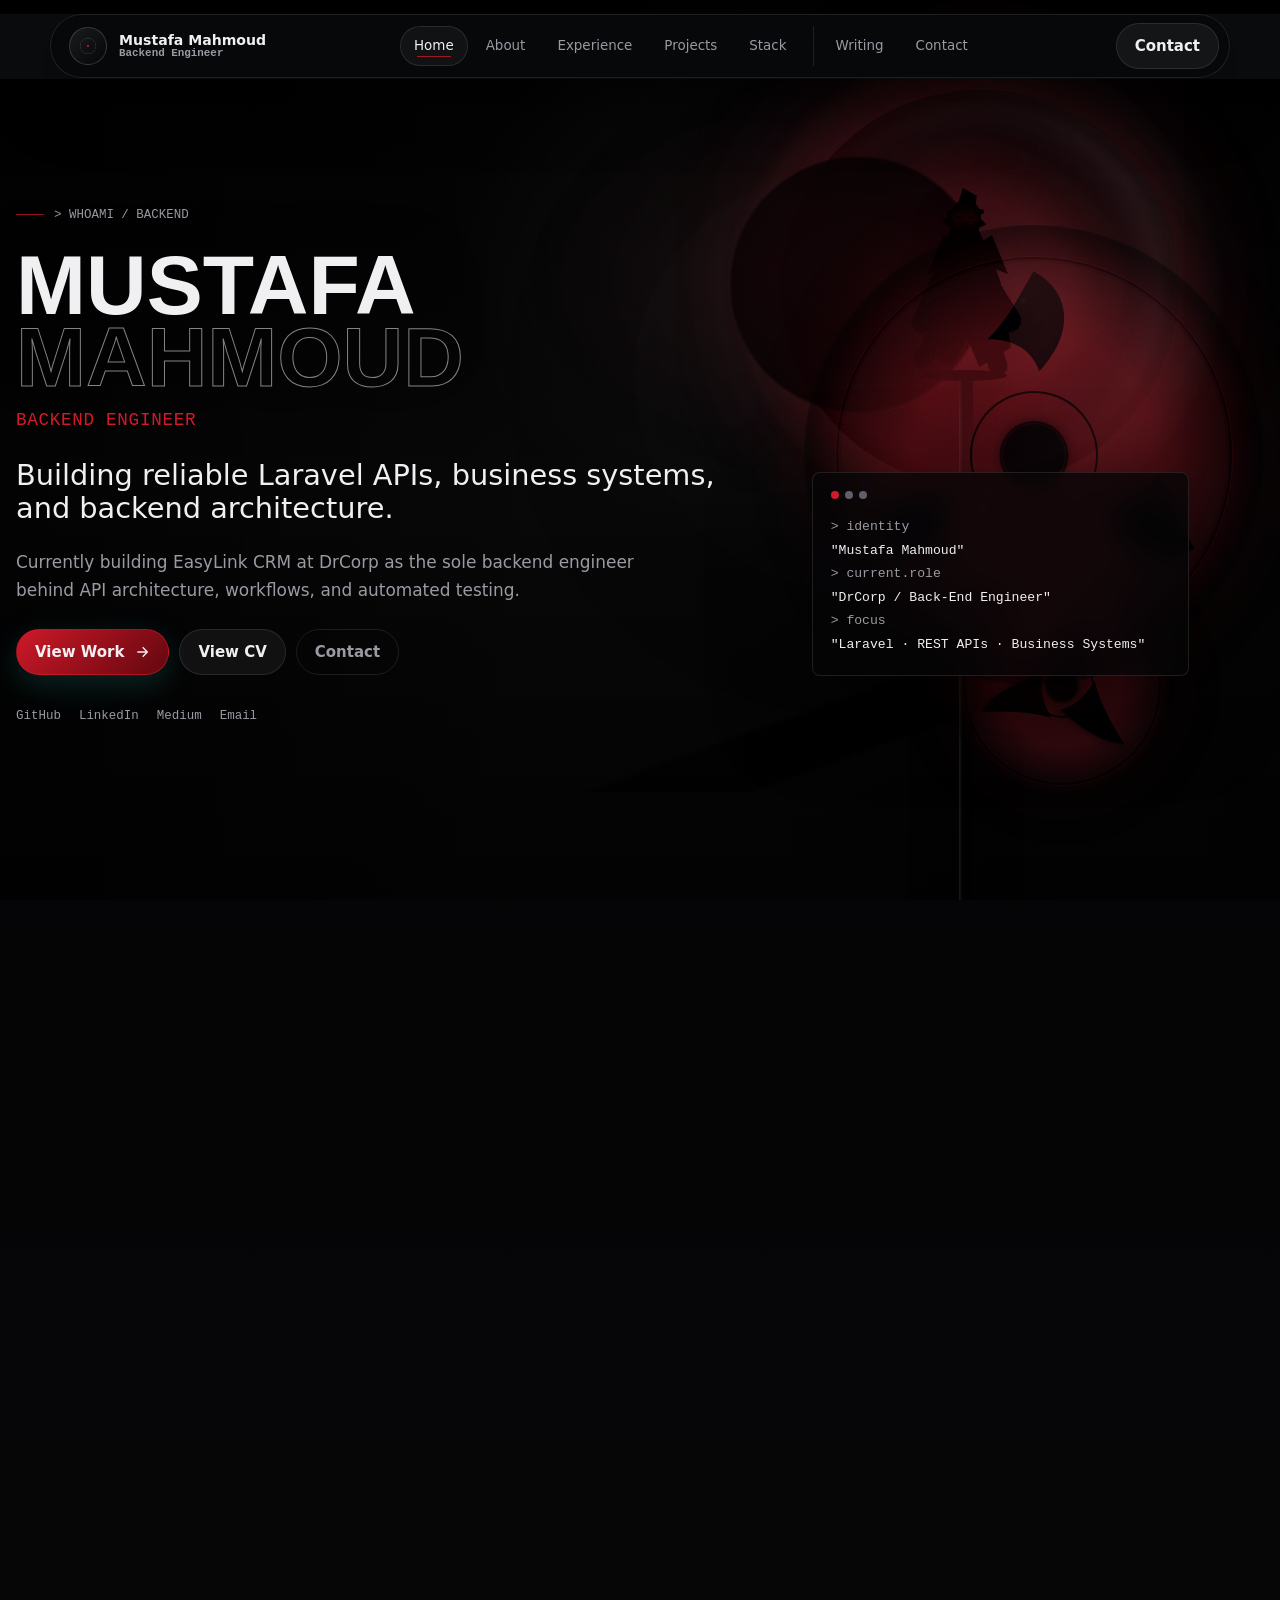
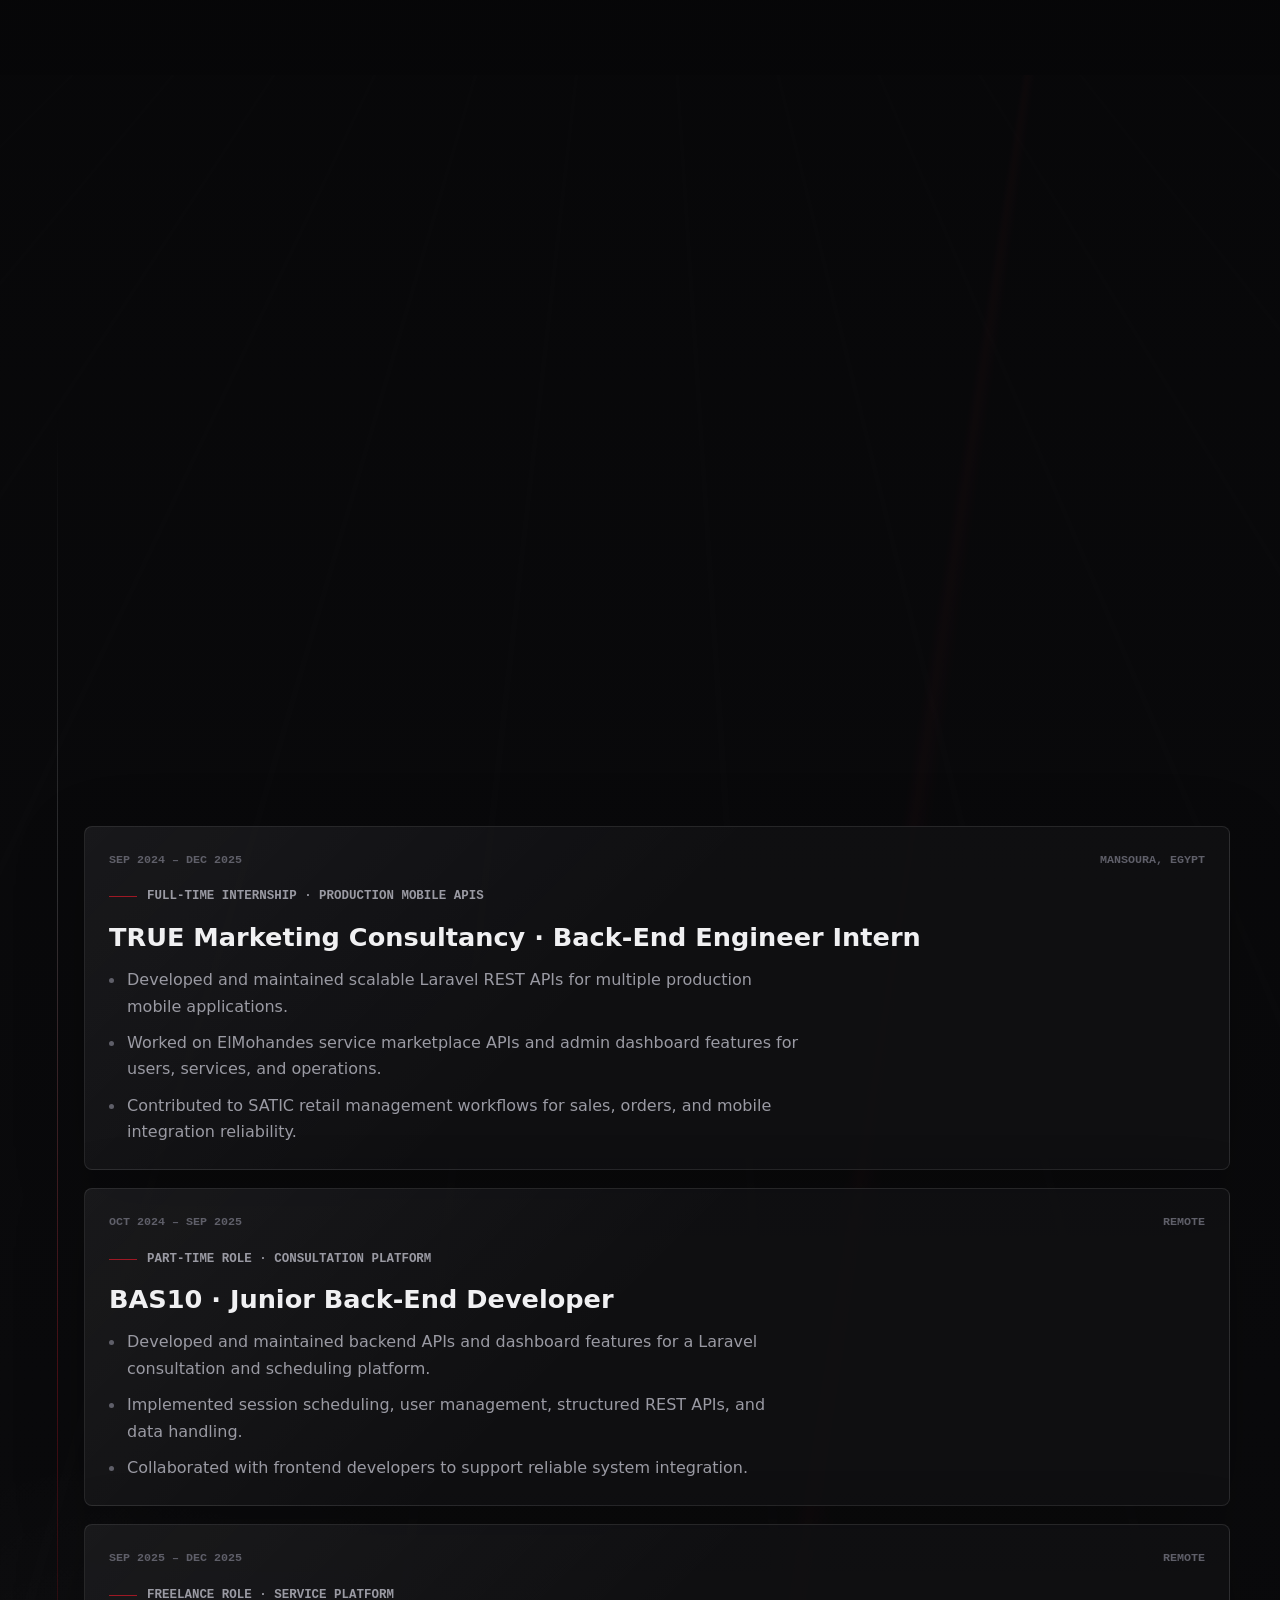
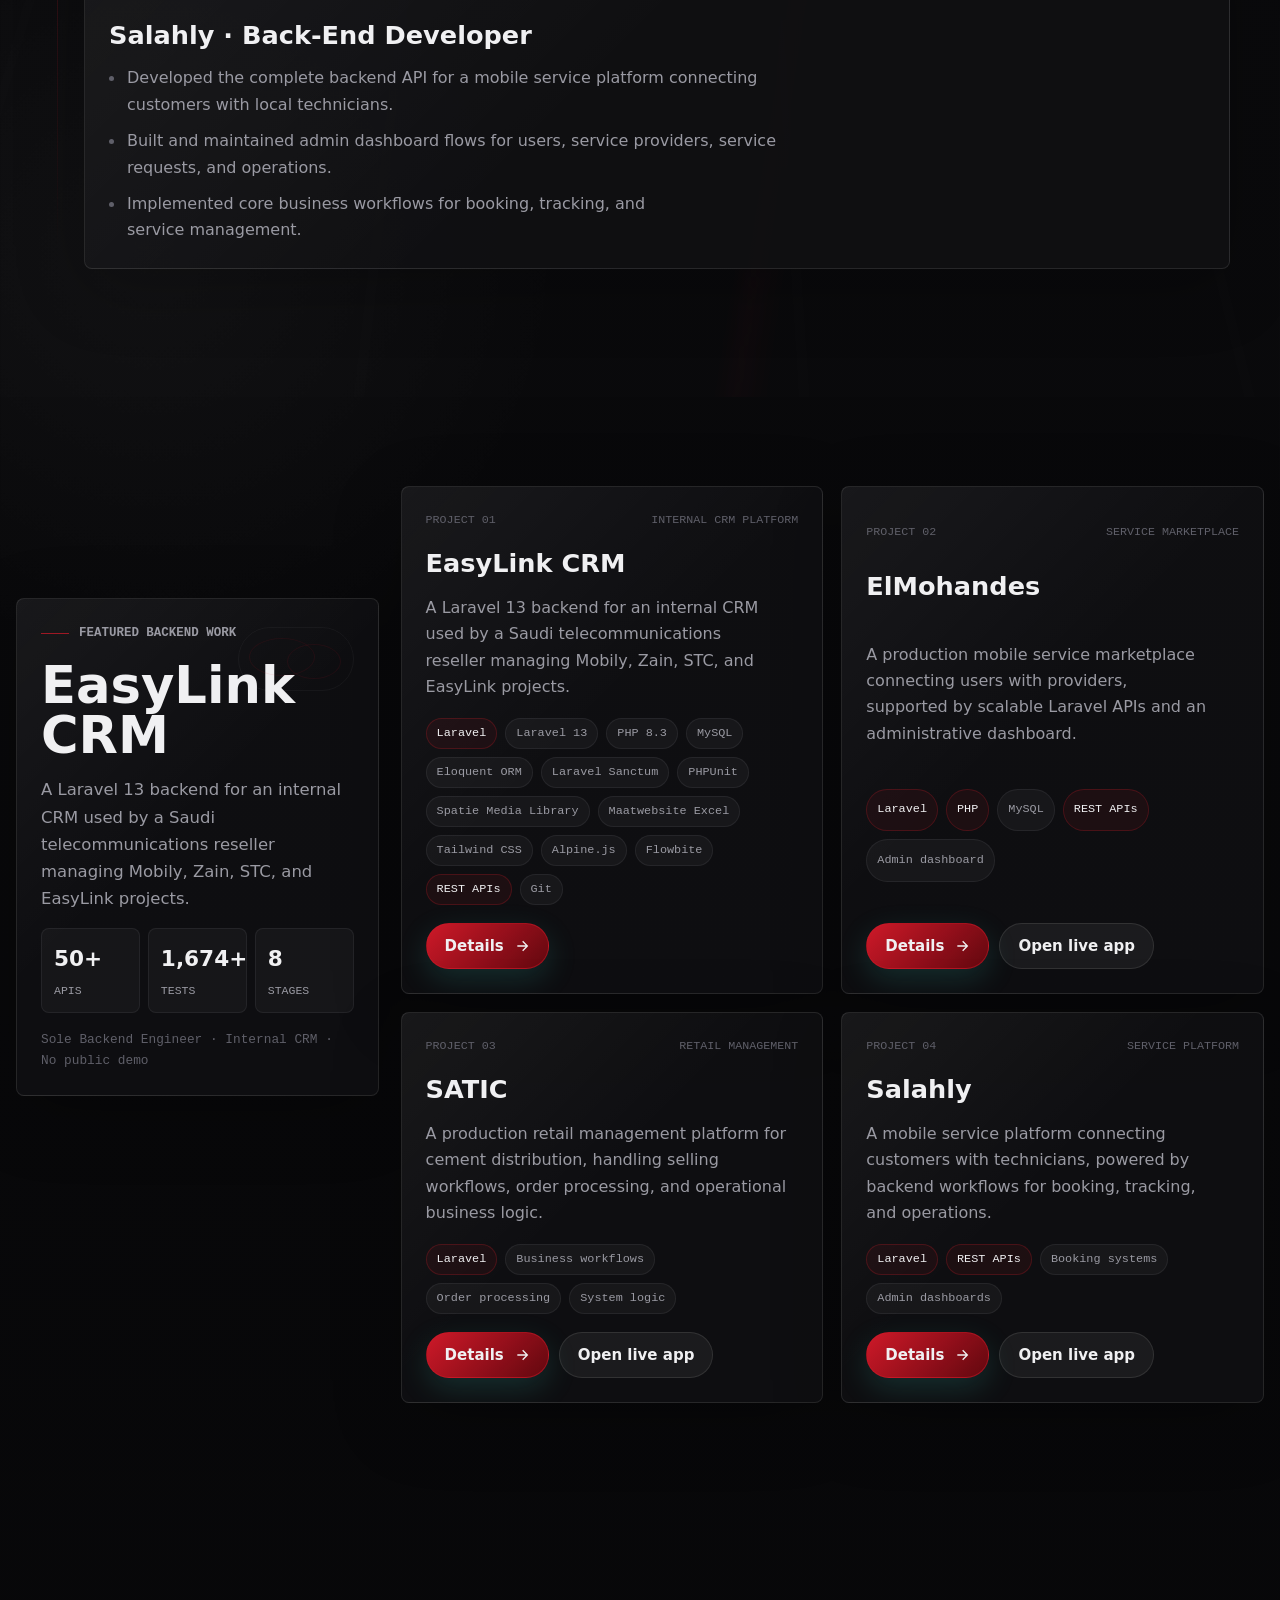
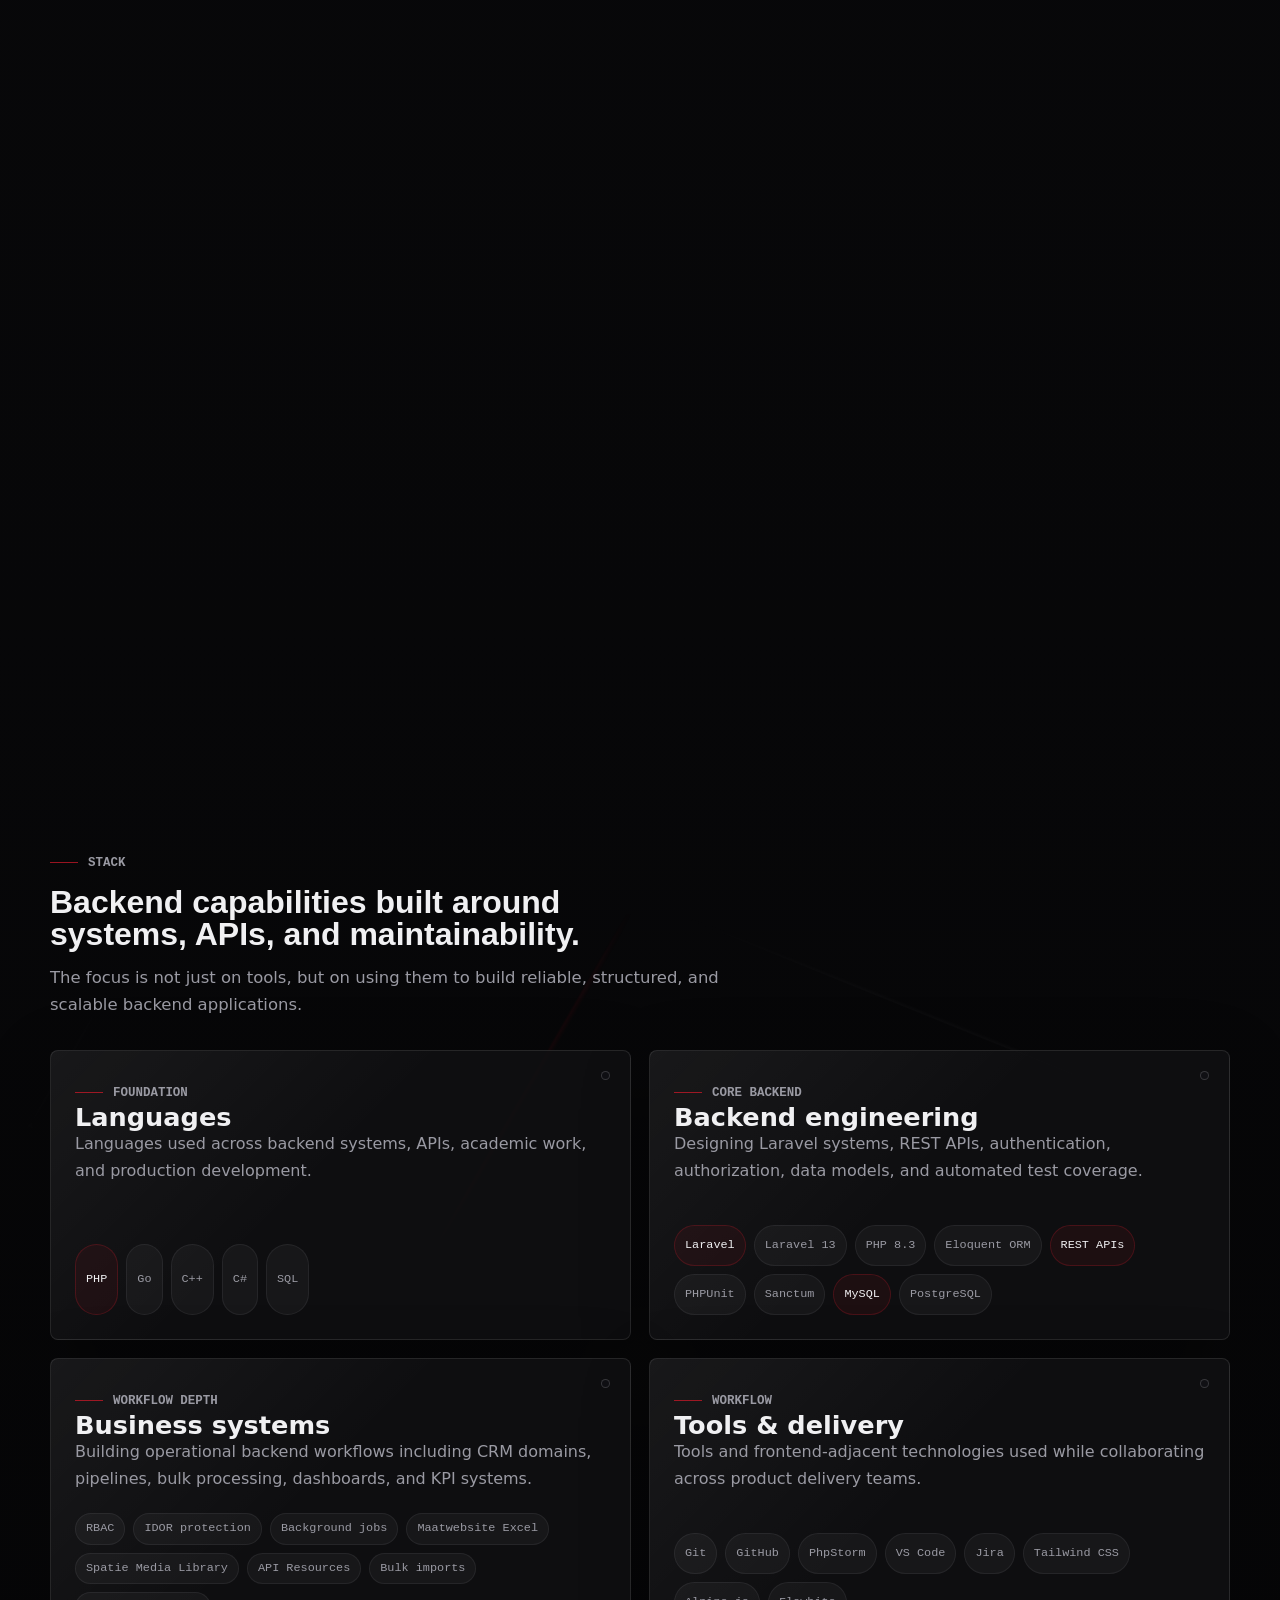
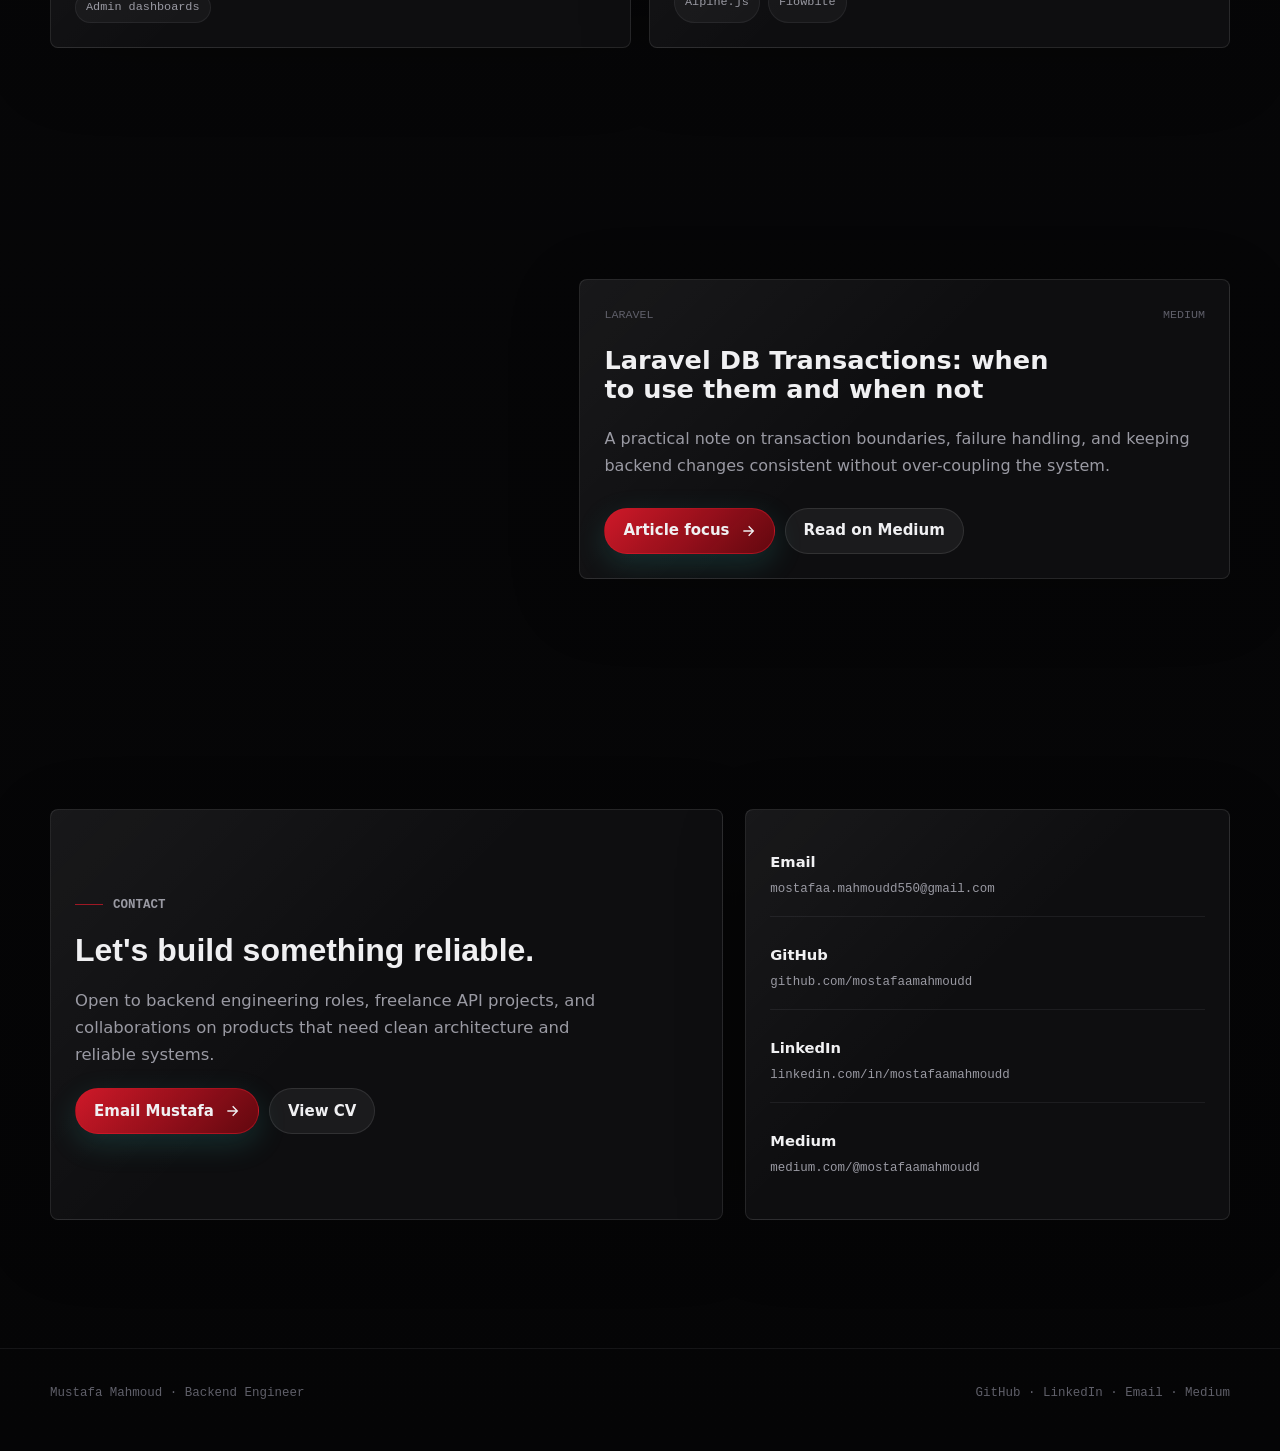
==== commit 1266be85: "feat: refine portfolio theme and content" ====
--- a/index.html
+++ b/index.html
@@ -3,26 +3,26 @@
   <head>
     <meta charset="UTF-8" />
     <meta name="viewport" content="width=device-width, initial-scale=1.0" />
-    <title>Mostafa Mahmoud | Backend Developer</title>
+    <title>Mustafa Mahmoud | Backend Engineer</title>
     <meta
       name="description"
-      content="Mostafa Mahmoud is a backend developer specializing in PHP, Laravel, scalable REST APIs, clean architecture, and production backend systems."
+      content="Mustafa Mahmoud is a Backend Engineer focused on Laravel APIs, business workflows, data integrity, and reliable backend architecture."
     />
     <meta name="color-scheme" content="dark" />
     <meta name="theme-color" content="#070709" />
-    <meta property="og:title" content="Mostafa Mahmoud | Backend Developer" />
+    <meta property="og:title" content="Mustafa Mahmoud | Backend Engineer" />
     <meta
       property="og:description"
-      content="PHP & Laravel backend developer building scalable APIs, clean architecture, and production-ready systems."
+      content="Backend Engineer building Laravel APIs, business systems, and reliable backend architecture."
     />
     <meta property="og:type" content="website" />
     <meta property="og:locale" content="en_US" />
     <meta property="og:image" content="android-chrome-512x512.png" />
     <meta name="twitter:card" content="summary" />
-    <meta name="twitter:title" content="Mostafa Mahmoud | Backend Developer" />
+    <meta name="twitter:title" content="Mustafa Mahmoud | Backend Engineer" />
     <meta
       name="twitter:description"
-      content="PHP & Laravel backend developer building scalable APIs, clean architecture, and production-ready systems."
+      content="Backend Engineer building Laravel APIs, business systems, and reliable backend architecture."
     />
     <meta name="robots" content="index,follow" />
 
@@ -65,11 +65,11 @@
     <div id="app">
       <main id="main-content" class="noscript-shell">
         <section class="container section">
-          <p class="eyebrow">Mostafa Mahmoud</p>
-          <h1>Backend Developer</h1>
+          <p class="eyebrow">Mustafa Mahmoud</p>
+          <h1>Backend Engineer</h1>
           <p>
-            Backend developer specializing in PHP and Laravel, focused on
-            scalable systems, clean architecture, and production-ready APIs.
+            Backend Engineer building reliable Laravel APIs, business systems,
+            and backend architecture.
           </p>
           <p>
             Email:
--- a/css/tokens.css
+++ b/css/tokens.css
@@ -67,10 +67,10 @@
   --color-text-faint: #7b8792;
   --color-text-inverse: #eff4f6;
 
-  --color-primary: #35c2b5;
-  --color-primary-hover: #2aa69b;
-  --color-primary-active: #1c7f78;
-  --color-primary-highlight: rgba(53, 194, 181, 0.15);
+  --color-primary: #b31322;
+  --color-primary-hover: #d21a2b;
+  --color-primary-active: #8f101b;
+  --color-primary-highlight: rgba(179, 19, 34, 0.15);
 
   --shadow-sm: 0 1px 2px rgba(10, 16, 22, 0.06);
   --shadow-md: 0 12px 30px rgba(10, 16, 22, 0.08);
@@ -92,10 +92,10 @@
   --color-text-faint: #6d7a86;
   --color-text-inverse: #0d0f12;
 
-  --color-primary: #46d6c9;
-  --color-primary-hover: #67e2d7;
-  --color-primary-active: #2ba598;
-  --color-primary-highlight: rgba(70, 214, 201, 0.14);
+  --color-primary: #b31322;
+  --color-primary-hover: #d21a2b;
+  --color-primary-active: #8f101b;
+  --color-primary-highlight: rgba(179, 19, 34, 0.14);
 
   --shadow-sm: 0 1px 2px rgba(0, 0, 0, 0.25);
   --shadow-md: 0 12px 32px rgba(0, 0, 0, 0.28);
@@ -118,10 +118,10 @@
     --color-text-faint: #6d7a86;
     --color-text-inverse: #0d0f12;
 
-    --color-primary: #46d6c9;
-    --color-primary-hover: #67e2d7;
-    --color-primary-active: #2ba598;
-    --color-primary-highlight: rgba(70, 214, 201, 0.14);
+    --color-primary: #b31322;
+    --color-primary-hover: #d21a2b;
+    --color-primary-active: #8f101b;
+    --color-primary-highlight: rgba(179, 19, 34, 0.14);
 
     --shadow-sm: 0 1px 2px rgba(0, 0, 0, 0.25);
     --shadow-md: 0 12px 32px rgba(0, 0, 0, 0.28);
--- a/css/genjutsu.css
+++ b/css/genjutsu.css
@@ -1,26 +1,27 @@
 :root {
-  --bg: #070709;
-  --bg-2: #0b0b0f;
-  --surface: rgba(21, 21, 27, 0.78);
-  --surface-strong: rgba(26, 26, 33, 0.94);
-  --line: rgba(244, 244, 245, 0.11);
-  --line-strong: rgba(255, 38, 61, 0.38);
-  --text: #f4f4f5;
-  --muted: #9b9ba7;
-  --faint: #62626e;
-  --crimson: #b11226;
-  --crimson-2: #d11a2a;
-  --accent: #ff263d;
+  --bg: #030304;
+  --ink: #0b0b0d;
+  --surface: rgba(17, 17, 20, 0.78);
+  --line: rgba(238, 238, 242, 0.1);
+  --line-soft: rgba(238, 238, 242, 0.065);
+  --text: #f0f0f2;
+  --muted: #9a9aa3;
+  --faint: #5f5f69;
+  --crimson: #b01322;
+  --accent: #d31a2a;
   --mono: "JetBrains Mono", "SFMono-Regular", Consolas, monospace;
   --sans: "Satoshi", "Inter", system-ui, sans-serif;
   --container: 1180px;
-  --wide: 1380px;
+  --wide: 1400px;
   --radius: 8px;
   --ease: cubic-bezier(0.16, 1, 0.3, 1);
-  --shadow: 0 24px 90px rgba(0, 0, 0, 0.46);
-}
-
-* {
+  --drop: cubic-bezier(0.17, 0.84, 0.28, 1.04);
+  --shadow: 0 24px 90px rgba(0, 0, 0, 0.54);
+}
+
+*,
+*::before,
+*::after {
   box-sizing: border-box;
 }
 
@@ -35,9 +36,9 @@
   margin: 0;
   color: var(--text);
   background:
-    radial-gradient(circle at 70% 4%, rgba(177, 18, 38, 0.24), transparent 26rem),
-    radial-gradient(circle at 16% 26%, rgba(255, 38, 61, 0.12), transparent 22rem),
-    linear-gradient(180deg, #070709 0%, #0b0b0f 44%, #070709 100%);
+    radial-gradient(circle at 72% 4%, rgba(176, 19, 34, 0.08), transparent 29rem),
+    radial-gradient(circle at 12% 44%, rgba(255, 255, 255, 0.035), transparent 26rem),
+    linear-gradient(180deg, #030304 0%, #09090b 38%, #050506 100%);
   font-family: var(--sans);
   overflow-x: hidden;
 }
@@ -46,28 +47,29 @@
   overflow: hidden;
 }
 
-body::before {
-  content: "";
-  position: fixed;
-  inset: 0;
-  pointer-events: none;
-  z-index: -3;
-  opacity: 0.46;
-  background-image:
-    linear-gradient(rgba(255, 255, 255, 0.035) 1px, transparent 1px),
-    linear-gradient(90deg, rgba(255, 255, 255, 0.035) 1px, transparent 1px);
-  background-size: 54px 54px;
-  mask-image: radial-gradient(circle at center, black, transparent 72%);
-}
-
+body::before,
 body::after {
   content: "";
   position: fixed;
   inset: 0;
   pointer-events: none;
+}
+
+body::before {
+  z-index: -3;
+  opacity: 0.34;
+  background-image:
+    linear-gradient(rgba(255, 255, 255, 0.025) 1px, transparent 1px),
+    linear-gradient(90deg, rgba(255, 255, 255, 0.021) 1px, transparent 1px);
+  background-size: 72px 72px;
+  mask-image: radial-gradient(circle at 52% 22%, black 0 30%, transparent 78%);
+}
+
+body::after {
   z-index: -2;
-  opacity: 0.055;
-  background-image: url("data:image/svg+xml,%3Csvg viewBox='0 0 180 180' xmlns='http://www.w3.org/2000/svg'%3E%3Cfilter id='n'%3E%3CfeTurbulence type='fractalNoise' baseFrequency='.78' numOctaves='3' stitchTiles='stitch'/%3E%3C/filter%3E%3Crect width='180' height='180' filter='url(%23n)' opacity='.8'/%3E%3C/svg%3E");
+  opacity: 0.06;
+  background-image: url("data:image/svg+xml,%3Csvg viewBox='0 0 180 180' xmlns='http://www.w3.org/2000/svg'%3E%3Cfilter id='n'%3E%3CfeTurbulence type='fractalNoise' baseFrequency='.74' numOctaves='3' stitchTiles='stitch'/%3E%3C/filter%3E%3Crect width='180' height='180' filter='url(%23n)' opacity='.85'/%3E%3C/svg%3E");
+  mix-blend-mode: screen;
 }
 
 a {
@@ -99,17 +101,20 @@
 
 ::selection {
   color: var(--text);
-  background: rgba(255, 38, 61, 0.34);
+  background: rgba(211, 26, 42, 0.34);
+}
+
+.container,
+.wide-container {
+  margin-inline: auto;
 }
 
 .container {
   width: min(calc(100% - 32px), var(--container));
-  margin-inline: auto;
 }
 
 .wide-container {
   width: min(calc(100% - 32px), var(--wide));
-  margin-inline: auto;
 }
 
 .sr-only {
@@ -126,13 +131,13 @@
 
 .skip-link {
   position: fixed;
-  z-index: 200;
+  z-index: 300;
   top: 16px;
   left: 16px;
   transform: translateY(-140%);
   padding: 10px 14px;
   color: var(--text);
-  background: #17070a;
+  background: #070708;
   border: 1px solid var(--accent);
   border-radius: var(--radius);
   transition: transform 180ms var(--ease);
@@ -145,13 +150,13 @@
 .loader {
   position: fixed;
   inset: 0;
-  z-index: 180;
+  z-index: 240;
   display: grid;
   place-items: center;
-  background: #050506;
+  background: #020203;
   transition:
-    opacity 500ms var(--ease),
-    visibility 500ms var(--ease);
+    opacity 480ms var(--ease),
+    visibility 480ms var(--ease);
 }
 
 .loader.is-hidden {
@@ -160,103 +165,47 @@
 }
 
 .loader-mark {
-  width: 74px;
+  position: relative;
+  width: 72px;
   aspect-ratio: 1;
   border-radius: 50%;
-  border: 1px solid rgba(255, 38, 61, 0.62);
+  border: 1px solid rgba(238, 238, 242, 0.16);
   background:
-    radial-gradient(circle, rgba(255, 38, 61, 0.86) 0 7%, transparent 8% 100%),
-    conic-gradient(from 0deg, transparent 0 16%, rgba(255, 38, 61, 0.9) 18% 22%, transparent 24% 49%, rgba(255, 38, 61, 0.9) 51% 55%, transparent 57% 82%, rgba(255, 38, 61, 0.9) 84% 88%, transparent 90% 100%);
-  box-shadow: 0 0 44px rgba(255, 38, 61, 0.32);
-  animation: spin 900ms var(--ease) infinite;
-}
-
-.ambient {
-  position: fixed;
-  inset: 0;
-  z-index: -1;
-  overflow: hidden;
-  pointer-events: none;
-}
-
-.moon {
-  position: absolute;
-  top: 8vh;
-  right: max(7vw, 24px);
-  width: clamp(160px, 18vw, 320px);
-  aspect-ratio: 1;
+    radial-gradient(circle, rgba(211, 26, 42, 0.8) 0 5%, transparent 6%),
+    radial-gradient(circle, transparent 0 33%, rgba(211, 26, 42, 0.18) 34% 35%, transparent 36%);
+  box-shadow: 0 0 38px rgba(176, 19, 34, 0.18);
+}
+
+.loader-mark::before,
+.loader-mark::after {
+  content: "";
+  position: absolute;
+  inset: 16px;
+  border: 1px solid rgba(211, 26, 42, 0.34);
   border-radius: 50%;
-  background:
-    radial-gradient(circle at 48% 50%, rgba(255, 38, 61, 0.14), transparent 35%),
-    radial-gradient(circle at 50% 50%, rgba(177, 18, 38, 0.72), rgba(37, 4, 8, 0.36) 58%, transparent 62%);
-  box-shadow:
-    inset 24px 0 44px rgba(0, 0, 0, 0.78),
-    0 0 120px rgba(177, 18, 38, 0.28);
-  opacity: 0.62;
-}
-
-.blood-glow {
-  position: absolute;
-  left: 4vw;
-  top: 28vh;
-  width: 32vw;
-  aspect-ratio: 1;
-  border-radius: 50%;
-  background: radial-gradient(circle, rgba(255, 38, 61, 0.18), transparent 67%);
-  filter: blur(18px);
-}
-
-.grid-fade {
-  position: absolute;
-  inset: auto 0 0;
-  height: 42vh;
-  background: linear-gradient(0deg, rgba(177, 18, 38, 0.09), transparent);
-}
-
-.crow {
-  position: absolute;
-  width: 38px;
-  height: 15px;
-  opacity: 0.22;
-  transform: rotate(-10deg);
-}
-
-.crow::before,
-.crow::after {
-  content: "";
-  position: absolute;
-  inset: 0;
-  background: #020203;
-  clip-path: polygon(0 62%, 48% 0, 100% 62%, 55% 42%, 50% 100%, 45% 42%);
-}
-
-.crow-one {
-  top: 17vh;
-  left: 12vw;
-  animation: drift 18s linear infinite;
-}
-
-.crow-two {
-  top: 38vh;
-  right: 18vw;
-  width: 28px;
-  animation: drift 24s linear infinite reverse;
-}
-
-.crow-three {
-  top: 68vh;
-  left: 64vw;
-  width: 22px;
-  animation: drift 28s linear infinite;
+  clip-path: polygon(50% 0, 64% 35%, 100% 50%, 64% 65%, 50% 100%, 36% 65%, 0 50%, 36% 35%);
+}
+
+.loader-mark::after {
+  inset: 25px;
+  opacity: 0.58;
+  transform: rotate(45deg);
+}
+
+.ambient .moon,
+.ambient .blood-glow,
+.ambient .grid-fade,
+.ambient .crow {
+  display: none;
 }
 
 .cursor-aura {
   position: fixed;
   z-index: 220;
-  width: 44px;
-  height: 44px;
-  margin: -22px 0 0 -22px;
-  border: 1px solid rgba(255, 38, 61, 0.56);
+  width: 42px;
+  height: 42px;
+  margin: -21px 0 0 -21px;
+  border: 1px solid rgba(211, 26, 42, 0.35);
   border-radius: 50%;
   pointer-events: none;
   opacity: 0;
@@ -272,13 +221,13 @@
 .cursor-aura::after {
   content: "";
   position: absolute;
-  inset: 9px;
+  inset: 11px;
   border-radius: 50%;
-  background: radial-gradient(circle, rgba(255, 38, 61, 0.34), transparent 62%);
+  background: radial-gradient(circle, rgba(211, 26, 42, 0.2), transparent 64%);
 }
 
 .cursor-aura.is-active {
-  opacity: 0.9;
+  opacity: 0.82;
 }
 
 .cursor-aura.is-armed {
@@ -297,30 +246,29 @@
   top: 14px;
   left: 0;
   right: 0;
-  z-index: 100;
-  background: transparent;
-  border: 0;
-  box-shadow: none;
-  backdrop-filter: none;
+  z-index: 120;
 }
 
 .nav-shell {
-  min-height: 60px;
+  min-height: 58px;
   display: grid;
   grid-template-columns: auto 1fr auto;
   gap: 18px;
   align-items: center;
-  padding: 9px 10px;
-  background: rgba(10, 10, 14, 0.62);
-  border: 1px solid rgba(244, 244, 245, 0.1);
+  padding: 8px 10px;
+  background: rgba(7, 7, 8, 0.68);
+  border: 1px solid rgba(238, 238, 242, 0.1);
   border-radius: 999px;
-  box-shadow: 0 18px 70px rgba(0, 0, 0, 0.36);
+  box-shadow: 0 18px 70px rgba(0, 0, 0, 0.38);
   backdrop-filter: blur(18px);
+  transition:
+    background 180ms var(--ease),
+    border-color 180ms var(--ease);
 }
 
 .site-header.is-scrolled .nav-shell {
-  background: rgba(10, 10, 14, 0.86);
-  border-color: rgba(255, 38, 61, 0.22);
+  background: rgba(7, 7, 8, 0.9);
+  border-color: rgba(211, 26, 42, 0.2);
 }
 
 .brand {
@@ -335,12 +283,27 @@
   position: relative;
   width: 38px;
   aspect-ratio: 1;
-  border: 1px solid rgba(255, 38, 61, 0.44);
+  border: 1px solid rgba(238, 238, 242, 0.18);
   border-radius: 50%;
   background:
-    radial-gradient(circle, var(--accent) 0 9%, transparent 10%),
-    conic-gradient(from 45deg, transparent 0 16%, rgba(255, 38, 61, 0.8) 17% 22%, transparent 23% 49%, rgba(255, 38, 61, 0.8) 50% 55%, transparent 56% 82%, rgba(255, 38, 61, 0.8) 83% 88%, transparent 89%);
-  box-shadow: 0 0 28px rgba(255, 38, 61, 0.22);
+    radial-gradient(circle, rgba(211, 26, 42, 0.76) 0 5%, transparent 6% 29%, rgba(238, 238, 242, 0.12) 30% 31%, transparent 32%),
+    linear-gradient(135deg, rgba(255, 255, 255, 0.08), rgba(255, 255, 255, 0));
+}
+
+.brand-sigil::before,
+.brand-sigil::after {
+  content: "";
+  position: absolute;
+  inset: 9px;
+  border: 1px solid rgba(211, 26, 42, 0.36);
+  border-radius: 50%;
+  clip-path: polygon(50% 0, 61% 34%, 96% 44%, 66% 61%, 71% 96%, 50% 71%, 29% 96%, 34% 61%, 4% 44%, 39% 34%);
+}
+
+.brand-sigil::after {
+  inset: 15px;
+  opacity: 0.44;
+  transform: rotate(32deg);
 }
 
 .brand-text {
@@ -350,7 +313,6 @@
 
 .brand-text strong {
   font-size: 0.88rem;
-  letter-spacing: 0;
 }
 
 .brand-text span {
@@ -373,6 +335,7 @@
 }
 
 .nav-links a {
+  position: relative;
   display: inline-flex;
   min-height: 40px;
   align-items: center;
@@ -387,11 +350,31 @@
     border-color 180ms var(--ease);
 }
 
+.nav-links a::after {
+  content: "";
+  position: absolute;
+  left: 16px;
+  right: 16px;
+  bottom: 8px;
+  height: 1px;
+  background: var(--accent);
+  opacity: 0;
+  transform: scaleX(0.3);
+  transition:
+    opacity 180ms var(--ease),
+    transform 180ms var(--ease);
+}
+
 .nav-links a:hover,
 .nav-links a.is-active {
   color: var(--text);
-  background: rgba(255, 38, 61, 0.09);
-  border-color: rgba(255, 38, 61, 0.2);
+  background: rgba(255, 255, 255, 0.045);
+  border-color: rgba(238, 238, 242, 0.11);
+}
+
+.nav-links a.is-active::after {
+  opacity: 0.75;
+  transform: scaleX(1);
 }
 
 .nav-actions {
@@ -408,7 +391,7 @@
   align-items: center;
   justify-content: center;
   color: var(--text);
-  background: rgba(255, 255, 255, 0.05);
+  background: rgba(255, 255, 255, 0.045);
   border: 1px solid var(--line);
   border-radius: 50%;
 }
@@ -423,7 +406,7 @@
   padding: 0 18px;
   overflow: hidden;
   color: var(--text);
-  background: rgba(255, 255, 255, 0.05);
+  background: rgba(255, 255, 255, 0.045);
   border: 1px solid var(--line);
   border-radius: 999px;
   font-weight: 700;
@@ -432,7 +415,8 @@
     transform 180ms var(--ease),
     border-color 180ms var(--ease),
     background 180ms var(--ease),
-    box-shadow 180ms var(--ease);
+    box-shadow 180ms var(--ease),
+    color 180ms var(--ease);
 }
 
 .btn::before {
@@ -440,7 +424,7 @@
   position: absolute;
   inset: 0;
   opacity: 0;
-  background: linear-gradient(90deg, transparent, rgba(255, 255, 255, 0.16), transparent);
+  background: linear-gradient(90deg, transparent, rgba(255, 255, 255, 0.13), transparent);
   transform: translateX(-100%);
   transition:
     opacity 180ms var(--ease),
@@ -449,8 +433,8 @@
 
 .btn:hover {
   transform: translateY(-2px);
-  border-color: rgba(255, 38, 61, 0.48);
-  box-shadow: 0 16px 44px rgba(177, 18, 38, 0.18);
+  border-color: rgba(211, 26, 42, 0.48);
+  box-shadow: 0 16px 44px rgba(176, 19, 34, 0.16);
 }
 
 .btn:hover::before {
@@ -460,19 +444,18 @@
 
 .btn-primary {
   background:
-    linear-gradient(135deg, rgba(255, 38, 61, 0.94), rgba(177, 18, 38, 0.82)),
-    #b11226;
-  border-color: rgba(255, 38, 61, 0.64);
+    linear-gradient(135deg, rgba(211, 26, 42, 0.92), rgba(92, 6, 13, 0.88)),
+    #8f0e19;
+  border-color: rgba(211, 26, 42, 0.52);
 }
 
 .btn-secondary {
-  background: rgba(244, 244, 245, 0.06);
+  background: rgba(244, 244, 245, 0.055);
 }
 
 .btn-ghost {
-  min-height: 40px;
-  padding-inline: 14px;
   color: var(--muted);
+  background: transparent;
 }
 
 .main-stage {
@@ -481,28 +464,295 @@
 
 .section {
   position: relative;
-  padding-block: clamp(74px, 10vw, 140px);
+  padding-block: clamp(76px, 10vw, 142px);
+  scroll-margin-top: 116px;
+  overflow: hidden;
   content-visibility: visible;
   contain-intrinsic-size: auto;
 }
 
 .hero {
+  position: relative;
   min-height: 100svh;
   display: grid;
   align-items: center;
-  padding-block: 112px 72px;
+  padding-block: 112px 74px;
+  overflow: hidden;
+  isolation: isolate;
+}
+
+.hero-cinematic {
+  position: absolute;
+  inset: 0;
+  z-index: -1;
+  overflow: hidden;
+  pointer-events: none;
+  background:
+    radial-gradient(circle at 58% 29%, rgba(255, 255, 255, 0.045), transparent 18rem),
+    linear-gradient(180deg, #010102 0%, #080809 55%, #030304 100%);
+}
+
+.hero-night {
+  position: absolute;
+  inset: 0;
+  background:
+    radial-gradient(circle at 66% 42%, transparent 0 13rem, rgba(0, 0, 0, 0.16) 13.2rem 21rem, transparent 21.2rem),
+    linear-gradient(90deg, rgba(0, 0, 0, 0.62), transparent 45%, rgba(0, 0, 0, 0.42));
+}
+
+.eclipse-moon {
+  position: absolute;
+  top: clamp(70px, 10vh, 128px);
+  right: clamp(24px, 8vw, 150px);
+  width: clamp(260px, 31vw, 540px);
+  aspect-ratio: 1;
+  border-radius: 50%;
+  background:
+    radial-gradient(circle at 43% 36%, rgba(255, 255, 255, 0.16), transparent 0.8%),
+    radial-gradient(circle at 61% 53%, rgba(255, 255, 255, 0.09), transparent 1.2%),
+    radial-gradient(circle at 50% 50%, rgba(136, 15, 26, 0.38) 0 31%, rgba(75, 8, 14, 0.42) 44%, rgba(18, 18, 21, 0.62) 64%, transparent 68%),
+    radial-gradient(circle, rgba(238, 238, 242, 0.16), rgba(125, 125, 132, 0.09) 42%, transparent 70%);
+  box-shadow:
+    inset 46px -20px 78px rgba(0, 0, 0, 0.86),
+    inset -18px 10px 44px rgba(240, 240, 242, 0.08),
+    0 0 120px rgba(176, 19, 34, 0.24),
+    0 0 240px rgba(238, 238, 242, 0.08);
+  filter: saturate(0.88);
+  opacity: 0;
+  transform: translate3d(16px, -8px, 0) scale(0.96);
+  animation: moon-arrive 900ms 180ms var(--ease) forwards;
+  transition: transform 400ms var(--ease);
+}
+
+.eclipse-moon::before {
+  content: "";
+  position: absolute;
+  inset: -10%;
+  border-radius: 50%;
+  background:
+    radial-gradient(circle, transparent 47%, rgba(211, 26, 42, 0.11) 53%, transparent 70%),
+    conic-gradient(from 18deg, transparent, rgba(255, 255, 255, 0.035), transparent, rgba(211, 26, 42, 0.08), transparent);
+  filter: blur(10px);
+}
+
+.eclipse-moon::after {
+  content: "";
+  position: absolute;
+  inset: -1%;
+  border-radius: 50%;
+  background: radial-gradient(circle at 36% 49%, rgba(3, 3, 4, 0.92) 0 38%, transparent 39%);
+  transform: translateX(-16%);
+}
+
+.moon-haze {
+  position: absolute;
+  top: 7vh;
+  right: 3vw;
+  width: min(58vw, 820px);
+  height: 48vh;
+  background: radial-gradient(ellipse at center, rgba(211, 26, 42, 0.08), transparent 65%);
+  filter: blur(22px);
+  opacity: 0;
+  animation: haze-arrive 1300ms 340ms var(--ease) forwards;
+}
+
+.roofline {
+  position: absolute;
+  right: 0;
+  bottom: 12vh;
+  width: min(58vw, 860px);
+  height: 18vh;
+  background: linear-gradient(160deg, transparent 0 41%, rgba(0, 0, 0, 0.8) 42% 55%, transparent 56%);
+  opacity: 0.72;
+}
+
+.pole-silhouette {
+  position: absolute;
+  right: clamp(128px, 24vw, 410px);
+  bottom: 0;
+  width: clamp(13px, 1.1vw, 18px);
+  height: clamp(360px, 58vh, 620px);
+  background:
+    linear-gradient(90deg, rgba(255, 255, 255, 0.1), transparent 24%),
+    linear-gradient(#050506, #000);
+  box-shadow:
+    -18px 0 30px rgba(0, 0, 0, 0.42),
+    12px 0 32px rgba(0, 0, 0, 0.52);
+}
+
+.pole-silhouette::before {
+  content: "";
+  position: absolute;
+  top: -8px;
+  left: 50%;
+  width: 82px;
+  height: 11px;
+  background: #010102;
+  border-radius: 50%;
+  transform: translateX(-50%);
+  box-shadow: 0 7px 28px rgba(0, 0, 0, 0.8);
+}
+
+.shinobi-silhouette {
+  --figure-x: clamp(107px, 24vw, 390px);
+  position: absolute;
+  right: calc(var(--figure-x) - 46px);
+  bottom: clamp(354px, 58vh, 612px);
+  width: 112px;
+  height: 196px;
+  opacity: 0;
+  transform-origin: 50% 95%;
+  transform: translate3d(0, -52vh, 0) scale(0.92);
+  animation:
+    shinobi-drop 900ms 620ms var(--drop) forwards,
+    shinobi-settle 720ms 1510ms var(--ease) forwards;
+}
+
+.shinobi-silhouette span {
+  position: absolute;
+  display: block;
+  background: #010102;
+  filter: drop-shadow(0 16px 18px rgba(0, 0, 0, 0.42));
+}
+
+.shinobi-head {
+  top: 18px;
+  left: 43px;
+  width: 31px;
+  height: 36px;
+  border-radius: 48% 48% 42% 42%;
+}
+
+.shinobi-head::before {
+  content: "";
+  position: absolute;
+  left: -3px;
+  top: 10px;
+  width: 37px;
+  height: 5px;
+  background: #000;
+  border-radius: 2px;
+  transform: rotate(-3deg);
+}
+
+.shinobi-hair {
+  top: 6px;
+  left: 27px;
+  width: 63px;
+  height: 96px;
+  background: #000;
+  clip-path: polygon(46% 0, 68% 8%, 65% 25%, 83% 38%, 70% 42%, 89% 70%, 63% 61%, 58% 100%, 47% 64%, 34% 98%, 34% 60%, 8% 74%, 27% 42%, 13% 35%, 34% 24%);
+  transform-origin: 46% 12%;
+  animation: hair-aftershock 1200ms 1350ms var(--ease) forwards;
+}
+
+.shinobi-collar {
+  top: 50px;
+  left: 21px;
+  width: 80px;
+  height: 42px;
+  background: #010102;
+  clip-path: polygon(0 100%, 19% 8%, 50% 42%, 80% 8%, 100% 100%, 62% 72%, 50% 96%, 38% 72%);
+}
+
+.shinobi-torso {
+  top: 64px;
+  left: 36px;
+  width: 43px;
+  height: 76px;
+  border-radius: 42% 42% 28% 28%;
+  transform: rotate(-2deg);
+}
+
+.shinobi-cloak {
+  top: 63px;
+  left: 16px;
+  width: 88px;
+  height: 122px;
+  background:
+    radial-gradient(circle at 65% 44%, rgba(176, 19, 34, 0.2) 0 4%, transparent 5% 100%),
+    #000;
+  clip-path: polygon(31% 0, 73% 0, 88% 30%, 100% 84%, 64% 100%, 50% 76%, 33% 100%, 0 86%, 10% 31%);
+  transform-origin: 50% 8%;
+  animation: cloak-aftershock 1250ms 1340ms var(--ease) forwards;
+}
+
+.shinobi-arm-left,
+.shinobi-arm-right {
+  top: 78px;
+  width: 23px;
+  height: 76px;
+  border-radius: 999px;
+}
+
+.shinobi-arm-left {
+  left: 16px;
+  transform: rotate(24deg);
+}
+
+.shinobi-arm-right {
+  right: 12px;
+  transform: rotate(-32deg);
+}
+
+.shinobi-leg-left,
+.shinobi-leg-right {
+  bottom: 0;
+  width: 19px;
+  height: 63px;
+  border-radius: 999px;
+  transform-origin: top center;
+}
+
+.shinobi-leg-left {
+  left: 36px;
+  transform: rotate(34deg);
+}
+
+.shinobi-leg-right {
+  right: 28px;
+  transform: rotate(-18deg);
+}
+
+.crimson-eye {
+  top: 34px;
+  width: 6px;
+  height: 3px;
+  border-radius: 50%;
+  background: #e01b2d;
+  opacity: 0;
+  box-shadow: 0 0 9px rgba(224, 27, 45, 0.9);
+  animation: eye-flash 560ms 1980ms var(--ease) forwards;
+}
+
+.crimson-eye-left {
+  left: 49px;
+}
+
+.crimson-eye-right {
+  left: 61px;
 }
 
 .hero-grid {
-  display: grid;
-  grid-template-columns: minmax(0, 1.04fr) minmax(310px, 0.82fr);
+  position: relative;
+  display: grid;
+  grid-template-columns: minmax(0, 1.04fr) minmax(310px, 0.7fr);
   gap: clamp(34px, 6vw, 92px);
   align-items: center;
+  z-index: 2;
 }
 
 .hero-copy {
   display: grid;
   gap: 24px;
+  opacity: 0;
+  transform: translateY(16px);
+  animation: hero-copy-arrive 760ms 2140ms var(--ease) forwards;
+}
+
+.hero-intro-complete .hero-copy {
+  opacity: 1;
+  transform: none;
 }
 
 .kicker,
@@ -511,7 +761,7 @@
   width: fit-content;
   align-items: center;
   gap: 10px;
-  color: var(--accent);
+  color: var(--muted);
   font-family: var(--mono);
   font-size: 0.78rem;
   letter-spacing: 0;
@@ -523,42 +773,53 @@
   content: "";
   width: 28px;
   height: 1px;
-  background: currentColor;
+  background: var(--accent);
+  opacity: 0.72;
 }
 
 .hero-title {
   max-width: 11ch;
   margin: 0;
-  font-size: clamp(3.9rem, 10vw, 9.4rem);
+  color: var(--text);
+  font-size: clamp(3.8rem, 10vw, 9.35rem);
   line-height: 0.86;
   letter-spacing: 0;
   text-transform: uppercase;
+  text-shadow: 0 22px 70px rgba(0, 0, 0, 0.66);
 }
 
 .hero-title span {
   display: block;
   color: transparent;
-  -webkit-text-stroke: 1px rgba(244, 244, 245, 0.52);
+  -webkit-text-stroke: 1px rgba(240, 240, 242, 0.54);
   text-shadow: none;
 }
 
 .hero-subtitle {
-  max-width: 720px;
+  max-width: 730px;
   margin: 0;
   color: var(--text);
-  font-size: clamp(1.4rem, 2.4vw, 2.25rem);
+  font-size: clamp(1.32rem, 2.25vw, 2.14rem);
   line-height: 1.16;
+}
+
+.hero-role {
+  margin: -12px 0 0;
+  color: var(--accent);
+  font-family: var(--mono);
+  font-size: clamp(0.9rem, 1.4vw, 1.1rem);
+  letter-spacing: 0.04em;
+  text-transform: uppercase;
 }
 
 .hero-lead {
   max-width: 620px;
   margin: 0;
   color: var(--muted);
-  font-size: 1.08rem;
+  font-size: 1.06rem;
 }
 
 .hero-cta,
-.social-row,
 .link-row,
 .chip-row {
   display: flex;
@@ -566,84 +827,168 @@
   gap: 10px;
 }
 
-.social-row a {
+.social-rail {
+  display: flex;
+  flex-wrap: wrap;
+  gap: 18px;
+  align-items: center;
+  color: var(--faint);
+}
+
+.social-rail a {
+  position: relative;
   display: inline-flex;
-  min-height: 36px;
+  min-height: 34px;
   align-items: center;
   color: var(--muted);
   font-family: var(--mono);
-  font-size: 0.8rem;
+  font-size: 0.78rem;
   transition: color 180ms var(--ease);
 }
 
-.social-row a:hover {
-  color: var(--accent);
-}
-
-.hero-panel {
+.social-rail a::after {
+  content: "";
+  position: absolute;
+  left: 0;
+  right: 0;
+  bottom: 4px;
+  height: 1px;
+  background: var(--accent);
+  opacity: 0;
+  transform: scaleX(0.2);
+  transform-origin: left;
+  transition:
+    opacity 180ms var(--ease),
+    transform 180ms var(--ease);
+}
+
+.social-rail a:hover {
+  color: var(--text);
+}
+
+.social-rail a:hover::after {
+  opacity: 0.78;
+  transform: scaleX(1);
+}
+
+.hero-system {
   position: relative;
-  min-height: 590px;
-}
-
-.radial-eye {
-  position: absolute;
-  inset: 0;
-  display: grid;
-  place-items: center;
-}
-
-.radial-eye::before {
-  content: "";
-  width: min(94%, 520px);
+  min-height: 530px;
+}
+
+.mangekyo-eye {
+  position: relative;
+  width: min(100%, 460px);
   aspect-ratio: 1;
+  opacity: 0.72;
   border-radius: 50%;
-  background:
-    radial-gradient(circle, rgba(255, 38, 61, 0.86) 0 5%, transparent 6% 18%, rgba(255, 38, 61, 0.24) 19% 20%, transparent 21% 34%, rgba(255, 38, 61, 0.2) 35% 36%, transparent 37%),
-    conic-gradient(from 15deg, transparent 0 9%, rgba(255, 38, 61, 0.56) 10% 12%, transparent 13% 38%, rgba(255, 38, 61, 0.56) 39% 41%, transparent 42% 69%, rgba(255, 38, 61, 0.56) 70% 72%, transparent 73%);
-  filter: drop-shadow(0 0 60px rgba(255, 38, 61, 0.22));
-  animation: slow-spin 24s linear infinite;
-}
-
-.portrait-card {
-  position: absolute;
-  right: 7%;
-  bottom: 2%;
-  width: min(72%, 390px);
-  overflow: hidden;
-  border: 1px solid rgba(255, 38, 61, 0.22);
-  border-radius: var(--radius);
-  background: rgba(21, 21, 27, 0.82);
-  box-shadow: var(--shadow);
-  transform: rotate(2deg);
-}
-
-.portrait-card::after {
-  content: "";
-  position: absolute;
+}
+
+.hero-eye {
+  position: absolute;
+  right: clamp(42px, 8vw, 162px);
+  bottom: clamp(62px, 11vh, 138px);
+  width: clamp(170px, 18vw, 310px);
+  opacity: 0;
+  transform: scale(0.7);
+  animation: mangekyo-awaken 920ms 1900ms var(--ease) forwards;
+}
+
+.hero-cinematic.is-activated .hero-eye {
+  opacity: 0.82;
+}
+
+.system-eye {
+  position: absolute;
+  inset: 4% 0 auto auto;
+  opacity: 0.46;
+  filter: drop-shadow(0 0 50px rgba(176, 19, 34, 0.08));
+}
+
+.eye-iris,
+.eye-ring,
+.tomoe-blade,
+.eye-pupil {
+  position: absolute;
+  border-radius: 50%;
+}
+
+.eye-iris {
   inset: 0;
   background:
-    linear-gradient(180deg, transparent 45%, rgba(7, 7, 9, 0.78)),
-    radial-gradient(circle at 50% 18%, transparent 0 26%, rgba(177, 18, 38, 0.2) 27% 45%, transparent 46%);
-  pointer-events: none;
-}
-
-.portrait-card img {
-  width: 100%;
-  height: 520px;
-  object-fit: cover;
-  object-position: 50% 18%;
-  filter: saturate(0.82) contrast(1.08);
+    radial-gradient(circle at 50% 50%, #050506 0 9%, transparent 10%),
+    radial-gradient(circle, rgba(211, 26, 42, 0.62) 0 37%, rgba(112, 9, 17, 0.44) 56%, rgba(0, 0, 0, 0.82) 72%),
+    conic-gradient(from 8deg, rgba(255, 255, 255, 0.03), rgba(211, 26, 42, 0.1), transparent, rgba(211, 26, 42, 0.08), rgba(255, 255, 255, 0.02));
+  box-shadow:
+    inset 0 0 42px rgba(0, 0, 0, 0.78),
+    inset 0 0 5px rgba(255, 255, 255, 0.08),
+    0 0 74px rgba(176, 19, 34, 0.13);
+}
+
+.eye-iris::before {
+  content: "";
+  position: absolute;
+  inset: 8%;
+  border-radius: 50%;
+  background-image: url("data:image/svg+xml,%3Csvg viewBox='0 0 180 180' xmlns='http://www.w3.org/2000/svg'%3E%3Cfilter id='n'%3E%3CfeTurbulence type='fractalNoise' baseFrequency='.95' numOctaves='2' stitchTiles='stitch'/%3E%3C/filter%3E%3Crect width='180' height='180' filter='url(%23n)' opacity='.45'/%3E%3C/svg%3E");
+  opacity: 0.12;
+  mix-blend-mode: screen;
+}
+
+.eye-ring-outer {
+  inset: 7%;
+  border: 2px solid rgba(0, 0, 0, 0.72);
+  box-shadow: 0 0 0 1px rgba(211, 26, 42, 0.18);
+}
+
+.eye-ring-inner {
+  inset: 36%;
+  border: 2px solid rgba(0, 0, 0, 0.86);
+  background: radial-gradient(circle, #010102 0 38%, transparent 40%);
+}
+
+.tomoe-blade {
+  top: 10%;
+  left: 39%;
+  width: 22%;
+  height: 48%;
+  background: #020203;
+  border-radius: 55% 55% 58% 58% / 42% 42% 72% 72%;
+  clip-path: path("M 50 0 C 88 20 92 62 56 100 C 48 78 30 68 4 68 C 24 49 34 28 50 0 Z");
+  transform-origin: 50% 84%;
+  filter: drop-shadow(0 0 4px rgba(0, 0, 0, 0.8));
+}
+
+.tomoe-blade-one {
+  transform: rotate(0deg);
+}
+
+.tomoe-blade-two {
+  transform: rotate(120deg);
+}
+
+.tomoe-blade-three {
+  transform: rotate(240deg);
+}
+
+.eye-pupil {
+  inset: 43%;
+  background: #020203;
+  border: 1px solid rgba(211, 26, 42, 0.22);
+  box-shadow:
+    0 0 16px rgba(0, 0, 0, 0.9),
+    0 0 28px rgba(211, 26, 42, 0.28);
 }
 
 .terminal-card {
   position: absolute;
-  left: 0;
-  top: 13%;
-  width: min(74%, 360px);
+  left: 4%;
+  bottom: 11%;
+  width: min(80%, 390px);
   padding: 18px;
-  border: 1px solid var(--line);
+  border: 1px solid rgba(238, 238, 242, 0.11);
   border-radius: var(--radius);
-  background: rgba(7, 7, 9, 0.78);
+  background: rgba(6, 6, 7, 0.78);
   box-shadow: var(--shadow);
   backdrop-filter: blur(14px);
 }
@@ -655,8 +1000,8 @@
 }
 
 .terminal-dots span {
-  width: 9px;
-  height: 9px;
+  width: 8px;
+  height: 8px;
   border-radius: 50%;
   background: var(--faint);
 }
@@ -678,6 +1023,92 @@
   font-weight: 500;
 }
 
+.hero-crow,
+.section-crow,
+.contact-crow,
+.dialog-crow,
+.card-crow,
+.not-found-crow {
+  position: absolute;
+  width: var(--crow-w, 34px);
+  height: var(--crow-h, 18px);
+  background: linear-gradient(135deg, #050506 0 38%, #000 39% 100%);
+  opacity: 0;
+  filter:
+    drop-shadow(0 0 9px rgba(211, 26, 42, 0.18))
+    blur(var(--crow-blur, 0));
+  clip-path: polygon(0 58%, 28% 22%, 47% 48%, 68% 0, 100% 60%, 62% 46%, 50% 100%, 38% 47%);
+}
+
+.wing-cut {
+  clip-path: polygon(0 60%, 22% 15%, 49% 52%, 60% 6%, 100% 63%, 66% 50%, 51% 100%, 34% 50%);
+}
+
+.wing-glide {
+  clip-path: polygon(0 50%, 33% 31%, 50% 48%, 75% 17%, 100% 52%, 62% 58%, 50% 100%, 39% 58%);
+}
+
+.wing-split {
+  clip-path: polygon(0 63%, 30% 0, 50% 53%, 72% 0, 100% 63%, 61% 47%, 52% 100%, 39% 47%);
+}
+
+.crow-swarm {
+  position: absolute;
+  inset: 0;
+}
+
+.hero-crow {
+  left: calc(100% - clamp(185px, 27vw, 458px) + var(--hero-x, 0px));
+  top: var(--hero-y, 42%);
+  transform: rotate(var(--hero-rot-start, -18deg)) scale(var(--hero-scale-start, 0.6));
+  animation: hero-crow-flight 1600ms var(--hero-delay, 1960ms) var(--ease) forwards;
+  filter:
+    drop-shadow(0 0 2px rgba(238, 238, 242, 0.16))
+    drop-shadow(0 0 14px rgba(211, 26, 42, 0.32))
+    blur(var(--crow-blur, 0));
+}
+
+.section-crows,
+.contact-crows {
+  position: absolute;
+  inset: 0;
+  pointer-events: none;
+}
+
+.section-crow {
+  right: var(--section-right, 0);
+  top: var(--section-top, 20%);
+  transform: rotate(var(--section-rot, -10deg));
+}
+
+#projects.is-illusion-revealed .section-crow {
+  animation: section-crow-sweep 1600ms var(--section-delay, 0ms) var(--ease) forwards;
+}
+
+.contact-crow {
+  left: var(--contact-left, 20%);
+  bottom: 14%;
+  transform: rotate(var(--contact-rot, -6deg)) scale(var(--contact-scale, 0.7));
+  animation: contact-crow-leave 10s var(--contact-delay, 0ms) linear infinite;
+}
+
+.card-crow {
+  right: 18px;
+  bottom: 18px;
+  width: 82px;
+  height: 34px;
+  opacity: 0;
+  transform: translate(24px, 12px) rotate(-9deg);
+  transition:
+    opacity 280ms var(--ease),
+    transform 420ms var(--ease);
+}
+
+.project-card:hover .card-crow {
+  opacity: 0.18;
+  transform: translate(0, 0) rotate(-16deg);
+}
+
 .section-header {
   max-width: 780px;
   margin-bottom: 32px;
@@ -715,28 +1146,30 @@
 .project-card,
 .skill-card,
 .timeline-card,
-.article-card {
+.article-card,
+.contact-panel {
   position: relative;
   overflow: hidden;
   padding: 24px;
   border: 1px solid var(--line);
   border-radius: var(--radius);
   background:
-    linear-gradient(135deg, rgba(255, 255, 255, 0.05), transparent 46%),
+    linear-gradient(135deg, rgba(255, 255, 255, 0.045), transparent 46%),
     var(--surface);
-  box-shadow: 0 18px 70px rgba(0, 0, 0, 0.22);
+  box-shadow: 0 18px 70px rgba(0, 0, 0, 0.24);
 }
 
 .glass-card::before,
 .project-card::before,
 .skill-card::before,
 .timeline-card::before,
-.article-card::before {
+.article-card::before,
+.contact-panel::before {
   content: "";
   position: absolute;
   inset: 0;
   opacity: 0;
-  background: radial-gradient(circle at var(--mx, 50%) var(--my, 50%), rgba(255, 38, 61, 0.18), transparent 32%);
+  background: radial-gradient(circle at var(--mx, 50%) var(--my, 50%), rgba(211, 26, 42, 0.14), transparent 32%);
   transition: opacity 180ms var(--ease);
   pointer-events: none;
 }
@@ -745,7 +1178,8 @@
 .project-card:hover::before,
 .skill-card:hover::before,
 .timeline-card:hover::before,
-.article-card:hover::before {
+.article-card:hover::before,
+.contact-panel:hover::before {
   opacity: 1;
 }
 
@@ -760,24 +1194,17 @@
 
 .style-list {
   display: grid;
-  gap: 12px;
+  gap: 18px;
+  padding: 0;
   margin: 0;
-  padding: 0;
   list-style: none;
 }
 
 .style-list li {
   display: grid;
-  grid-template-columns: 34px 1fr;
+  grid-template-columns: auto 1fr;
   gap: 14px;
   align-items: start;
-  padding-bottom: 14px;
-  border-bottom: 1px solid var(--line);
-}
-
-.style-list li:last-child {
-  padding-bottom: 0;
-  border-bottom: 0;
 }
 
 .index {
@@ -786,169 +1213,227 @@
   font-size: 0.8rem;
 }
 
+.skill-constellation {
+  position: absolute;
+  inset: 18% 0 auto;
+  height: 360px;
+  opacity: 0.35;
+  background:
+    linear-gradient(120deg, transparent 10%, rgba(238, 238, 242, 0.12) 10.2%, transparent 10.6% 42%, rgba(211, 26, 42, 0.18) 42.2%, transparent 42.6%),
+    linear-gradient(22deg, transparent 18%, rgba(238, 238, 242, 0.1) 18.2%, transparent 18.7% 72%, rgba(238, 238, 242, 0.08) 72.2%, transparent 72.7%);
+  mask-image: radial-gradient(ellipse at center, black 0 42%, transparent 74%);
+  pointer-events: none;
+}
+
 .skills-grid {
-  display: grid;
-  grid-template-columns: repeat(4, minmax(0, 1fr));
-  gap: 14px;
+  position: relative;
+  display: grid;
+  grid-template-columns: repeat(2, minmax(0, 1fr));
+  gap: 18px;
 }
 
 .skill-card {
-  min-height: 330px;
-  display: grid;
-  align-content: space-between;
-  gap: 18px;
-}
-
-.skill-card h3,
-.project-card h3,
-.timeline-card h3,
-.article-card h3 {
-  margin: 0;
-  font-size: 1.22rem;
-  line-height: 1.12;
-}
-
-.skill-card p,
-.project-card p,
-.timeline-card p,
-.article-card p {
-  margin: 0;
+  display: grid;
+  gap: 20px;
+  min-height: 290px;
+}
+
+.skill-node,
+.timeline-node {
+  position: absolute;
+  width: 9px;
+  height: 9px;
+  border-radius: 50%;
+  background: #101014;
+  border: 1px solid rgba(238, 238, 242, 0.18);
+}
+
+.skill-node {
+  top: 20px;
+  right: 20px;
+}
+
+.skill-card:hover .skill-node,
+.timeline-card:hover .timeline-node {
+  background: var(--accent);
+  box-shadow: 0 0 20px rgba(211, 26, 42, 0.42);
+}
+
+.chip-row {
+  display: flex;
+  flex-wrap: wrap;
+  gap: 8px;
 }
 
 .chip {
   display: inline-flex;
-  min-height: 30px;
+  min-height: 31px;
   align-items: center;
   padding: 0 10px;
-  color: #dbdbe1;
-  background: rgba(255, 255, 255, 0.055);
-  border: 1px solid rgba(244, 244, 245, 0.1);
+  color: var(--muted);
+  background: rgba(255, 255, 255, 0.04);
+  border: 1px solid var(--line-soft);
   border-radius: 999px;
   font-family: var(--mono);
-  font-size: 0.72rem;
-  white-space: nowrap;
+  font-size: 0.74rem;
 }
 
 .chip.is-hot {
   color: var(--text);
-  background: rgba(255, 38, 61, 0.12);
-  border-color: rgba(255, 38, 61, 0.28);
+  border-color: rgba(211, 26, 42, 0.24);
+  background: rgba(211, 26, 42, 0.075);
+}
+
+.tsukuyomi-field {
+  position: absolute;
+  inset: 0;
+  opacity: 0;
+  pointer-events: none;
+  background:
+    linear-gradient(114deg, transparent 0 48%, rgba(211, 26, 42, 0.17) 48.2%, transparent 48.5%),
+    repeating-linear-gradient(90deg, transparent 0 82px, rgba(238, 238, 242, 0.055) 83px, transparent 84px),
+    linear-gradient(180deg, rgba(255, 255, 255, 0.025), transparent);
+  transform: perspective(900px) rotateX(58deg) translateY(-180px) scale(1.2);
+  transform-origin: top center;
+}
+
+#experience.is-illusion-revealed .tsukuyomi-field {
+  animation: tsukuyomi-pulse 1400ms var(--ease) forwards;
 }
 
 .timeline {
   position: relative;
   display: grid;
-  grid-template-columns: repeat(2, minmax(0, 1fr));
   gap: 18px;
+  padding-left: 34px;
 }
 
 .timeline::before {
   content: "";
   position: absolute;
-  top: -24px;
-  left: 50%;
-  bottom: -24px;
+  top: 14px;
+  bottom: 14px;
+  left: 7px;
   width: 1px;
-  background: linear-gradient(180deg, transparent, rgba(255, 38, 61, 0.66), transparent);
+  background: linear-gradient(180deg, transparent, rgba(238, 238, 242, 0.18), rgba(211, 26, 42, 0.32), transparent);
 }
 
 .timeline-card {
   display: grid;
   gap: 16px;
+}
+
+.timeline-node {
+  left: -31px;
+  top: 28px;
 }
 
 .timeline-meta,
 .project-meta {
   display: flex;
-  flex-wrap: wrap;
-  gap: 8px;
+  align-items: center;
   justify-content: space-between;
+  gap: 14px;
   color: var(--faint);
   font-family: var(--mono);
-  font-size: 0.72rem;
+  font-size: 0.73rem;
   text-transform: uppercase;
+}
+
+.timeline-card h3,
+.project-card h3,
+.article-card h3,
+.skill-card h3 {
+  margin: 0;
+  font-size: clamp(1.24rem, 2vw, 1.72rem);
+  line-height: 1.1;
 }
 
 .timeline-card ul,
 .detail-body ul {
   display: grid;
   gap: 10px;
+  padding: 0;
   margin: 0;
+  color: var(--muted);
+  list-style: none;
+}
+
+.timeline-card li,
+.detail-body li {
+  position: relative;
   padding-left: 18px;
-  color: var(--muted);
+}
+
+.timeline-card li::before,
+.detail-body li::before {
+  content: "";
+  position: absolute;
+  left: 0;
+  top: 0.68em;
+  width: 5px;
+  height: 5px;
+  border-radius: 50%;
+  background: var(--faint);
 }
 
 .projects-layout {
   display: grid;
-  grid-template-columns: minmax(0, 0.9fr) minmax(0, 1.1fr);
-  gap: 20px;
+  grid-template-columns: minmax(280px, 0.42fr) minmax(0, 1fr);
+  gap: 22px;
   align-items: start;
 }
 
 .project-feature {
   position: sticky;
-  top: 108px;
+  top: 112px;
 }
 
 .project-feature .glass-card {
-  min-height: 430px;
+  min-height: 420px;
   display: grid;
   align-content: end;
-  background:
-    radial-gradient(circle at 50% 0%, rgba(255, 38, 61, 0.2), transparent 46%),
-    linear-gradient(160deg, rgba(20, 20, 27, 0.94), rgba(7, 7, 9, 0.84));
+  gap: 16px;
 }
 
 .cloud-line {
   position: absolute;
-  top: 36px;
-  right: 32px;
-  width: 160px;
-  height: 62px;
-  opacity: 0.18;
-  border: 2px solid var(--accent);
-  border-left: 0;
-  border-radius: 0 999px 999px 0;
+  top: 28px;
+  right: 24px;
+  width: 116px;
+  height: 64px;
+  border-radius: 999px;
+  border: 1px solid rgba(238, 238, 242, 0.1);
+  opacity: 0.42;
 }
 
 .cloud-line::before,
 .cloud-line::after {
   content: "";
   position: absolute;
-  border: 2px solid var(--accent);
-  border-radius: 999px;
+  border-radius: 50%;
+  border: 1px solid rgba(211, 26, 42, 0.22);
 }
 
 .cloud-line::before {
-  width: 72px;
-  height: 72px;
-  left: -32px;
-  top: -32px;
+  inset: 10px 38px 14px 10px;
 }
 
 .cloud-line::after {
-  width: 48px;
-  height: 48px;
-  left: 28px;
-  bottom: -24px;
-}
-
-.project-stack {
-  color: var(--accent);
-  font-family: var(--mono);
-  font-size: 0.8rem;
-}
-
-.project-grid,
-.article-grid {
-  display: grid;
-  gap: 14px;
-}
-
-.project-card {
-  display: grid;
+  inset: 16px 12px 11px 48px;
+}
+
+.project-grid {
+  display: grid;
+  grid-template-columns: repeat(2, minmax(0, 1fr));
   gap: 18px;
-  min-height: 260px;
+}
+
+.project-card,
+.article-card {
+  display: grid;
+  gap: 18px;
+  min-height: 350px;
 }
 
 .project-card footer,
@@ -956,85 +1441,126 @@
   display: flex;
   flex-wrap: wrap;
   gap: 10px;
-  align-items: center;
-}
-
-.card-button {
-  width: fit-content;
+  align-self: end;
+}
+
+.project-stack {
+  color: var(--faint);
+  font-family: var(--mono);
+  font-size: 0.8rem;
+}
+
+.project-metrics {
+  display: grid;
+  grid-template-columns: repeat(3, minmax(0, 1fr));
+  gap: 8px;
+}
+
+.project-metrics span {
+  min-height: 72px;
+  display: grid;
+  align-content: center;
+  gap: 4px;
+  padding: 12px;
+  color: var(--muted);
+  background: rgba(255, 255, 255, 0.035);
+  border: 1px solid var(--line-soft);
+  border-radius: var(--radius);
+  font-family: var(--mono);
+  font-size: 0.72rem;
+  text-transform: uppercase;
+}
+
+.project-metrics strong {
   color: var(--text);
-  background: transparent;
-  cursor: pointer;
-}
-
-.card-button:hover {
-  color: var(--accent);
+  font-family: var(--sans);
+  font-size: 1.35rem;
 }
 
 .writing-grid {
   display: grid;
-  grid-template-columns: minmax(0, 0.72fr) minmax(0, 1fr);
+  grid-template-columns: minmax(0, 0.78fr) minmax(280px, 1fr);
+  gap: 22px;
+  align-items: start;
+}
+
+#writing {
+  padding-block: clamp(70px, 8vw, 112px);
+}
+
+#projects {
+  padding-block: clamp(60px, 7vw, 96px) clamp(76px, 10vw, 142px);
+}
+
+.article-grid {
+  display: grid;
+  gap: 18px;
+}
+
+.article-card {
+  min-height: 300px;
+}
+
+.contact-grid {
+  position: relative;
+}
+
+.contact-panel {
+  min-height: 390px;
+  display: grid;
+  align-content: center;
   gap: 20px;
 }
 
-.article-card {
-  display: grid;
-  gap: 18px;
-}
-
-.contact-panel {
-  display: grid;
-  gap: 20px;
-}
-
 .contact-links {
   display: grid;
   gap: 10px;
 }
 
 .contact-link {
-  display: flex;
-  min-width: 0;
-  align-items: flex-start;
-  justify-content: space-between;
-  gap: 18px;
-  padding: 16px;
+  display: grid;
+  gap: 5px;
+  padding: 16px 0;
+  border-bottom: 1px solid var(--line-soft);
+}
+
+.contact-link:last-child {
+  border-bottom: 0;
+}
+
+.contact-link strong {
+  font-size: 0.92rem;
+}
+
+.contact-link span {
   color: var(--muted);
-  background: rgba(255, 255, 255, 0.045);
-  border: 1px solid var(--line);
-  border-radius: var(--radius);
-}
-
-.contact-link span {
-  min-width: 0;
-  text-align: right;
-  overflow-wrap: anywhere;
-}
-
-.contact-link:hover {
-  color: var(--text);
-  border-color: rgba(255, 38, 61, 0.34);
-}
-
-.footer {
-  padding: 34px 0 44px;
-  color: var(--faint);
-  border-top: 1px solid var(--line);
   font-family: var(--mono);
   font-size: 0.78rem;
+  overflow-wrap: anywhere;
+}
+
+.contact-link:hover strong {
+  color: var(--accent);
+}
+
+.footer {
+  padding-block: 34px 48px;
+  border-top: 1px solid var(--line-soft);
 }
 
 .footer-inner {
   display: flex;
-  flex-wrap: wrap;
-  gap: 12px;
   align-items: center;
   justify-content: space-between;
+  gap: 16px;
+  color: var(--faint);
+  font-family: var(--mono);
+  font-size: 0.78rem;
 }
 
 .detail-dialog {
-  width: min(calc(100% - 32px), 860px);
-  max-height: min(760px, calc(100dvh - 48px));
-  margin: auto;
+  width: min(920px, calc(100vw - 28px));
+  max-height: min(82vh, 820px);
   padding: 0;
   color: var(--text);
   background: transparent;
@@ -1043,89 +1569,123 @@
 
 .detail-dialog::backdrop {
   background:
-    radial-gradient(circle at center, rgba(177, 18, 38, 0.2), transparent 48%),
-    rgba(0, 0, 0, 0.76);
-  backdrop-filter: blur(10px);
+    radial-gradient(circle at 50% 42%, rgba(211, 26, 42, 0.12), transparent 22rem),
+    rgba(0, 0, 0, 0.78);
+  backdrop-filter: blur(7px);
+}
+
+.dialog-illusion {
+  position: fixed;
+  inset: 0;
+  pointer-events: none;
+}
+
+.dialog-crow {
+  top: var(--dialog-top, 44%);
+  left: var(--dialog-left, 34%);
+}
+
+.detail-dialog.is-appearing .dialog-crow {
+  animation: dialog-crow-cut 520ms var(--dialog-delay, 0ms) var(--ease) forwards;
 }
 
 .detail-surface {
   position: relative;
-  max-height: inherit;
+  max-height: min(82vh, 820px);
   overflow: auto;
-  border: 1px solid rgba(255, 38, 61, 0.26);
+  padding: clamp(24px, 4vw, 44px);
+  border: 1px solid rgba(238, 238, 242, 0.12);
   border-radius: var(--radius);
   background:
-    radial-gradient(circle at 80% 0%, rgba(255, 38, 61, 0.15), transparent 34%),
-    rgba(10, 10, 14, 0.98);
+    linear-gradient(135deg, rgba(255, 255, 255, 0.055), transparent 42%),
+    rgba(9, 9, 11, 0.96);
   box-shadow: var(--shadow);
-}
-
-.detail-header,
-.detail-body {
-  padding: clamp(20px, 4vw, 34px);
+  transform: translateY(12px) scale(0.985);
+  opacity: 0;
+}
+
+.detail-dialog.is-appearing .detail-surface {
+  animation: dialog-focus 420ms 120ms var(--ease) forwards;
+}
+
+.detail-close {
+  position: sticky;
+  z-index: 2;
+  top: 0;
+  float: right;
+  width: 42px;
+  height: 42px;
+  display: inline-grid;
+  place-items: center;
+  color: var(--text);
+  background: rgba(255, 255, 255, 0.06);
+  border: 1px solid var(--line);
+  border-radius: 50%;
 }
 
 .detail-header {
   display: grid;
-  gap: 12px;
-  border-bottom: 1px solid var(--line);
+  gap: 14px;
+  margin-bottom: 28px;
 }
 
 .detail-header h2 {
   margin: 0;
   font-size: clamp(2rem, 5vw, 4rem);
-  line-height: 0.98;
-}
-
-.detail-close {
-  position: absolute;
-  top: 16px;
-  right: 16px;
-  z-index: 2;
-  width: 42px;
-  height: 42px;
-  color: var(--text);
-  background: rgba(255, 255, 255, 0.07);
-  border: 1px solid var(--line);
-  border-radius: 50%;
-  cursor: pointer;
-}
-
-.detail-close:hover {
-  border-color: rgba(255, 38, 61, 0.45);
-}
-
-.detail-body {
-  display: grid;
-  gap: 22px;
+  line-height: 0.96;
 }
 
 .detail-grid {
   display: grid;
-  grid-template-columns: minmax(0, 1fr) 240px;
+  grid-template-columns: minmax(0, 1fr) minmax(240px, 0.48fr);
   gap: 24px;
 }
 
+.detail-grid h3 {
+  margin-top: 0;
+}
+
 .detail-stack {
   display: grid;
-  gap: 10px;
+  gap: 18px;
   align-content: start;
+  padding: 18px;
+  border: 1px solid var(--line-soft);
+  border-radius: var(--radius);
+  background: rgba(255, 255, 255, 0.035);
 }
 
 .not-found {
-  min-height: 100svh;
+  position: relative;
+  min-height: 100dvh;
   display: grid;
   place-items: center;
-  padding: 110px 0 60px;
+  overflow: hidden;
+}
+
+.not-found-scene {
+  position: absolute;
+  inset: 0;
+  pointer-events: none;
+}
+
+.not-found-scene .eclipse-moon {
+  opacity: 0.72;
+  animation: none;
+}
+
+.not-found-crow {
+  top: 42%;
+  left: 52%;
+  width: 86px;
+  height: 38px;
+  opacity: 0.28;
 }
 
 .not-found-card {
   max-width: 720px;
-  text-align: center;
-}
-
-.noscript-shell {
-  padding-top: 90px;
+  display: grid;
+  gap: 18px;
 }
 
 .js [data-reveal] {
@@ -1136,49 +1696,244 @@
     transform 700ms var(--ease);
 }
 
-.js [data-reveal].is-visible {
+.js [data-reveal].is-visible,
+.hero-copy[data-reveal] {
   opacity: 1;
   transform: translateY(0);
 }
 
-@keyframes spin {
+[data-stagger] > [data-reveal]:nth-child(1) {
+  transition-delay: 0ms;
+}
+
+[data-stagger] > [data-reveal]:nth-child(2) {
+  transition-delay: 80ms;
+}
+
+[data-stagger] > [data-reveal]:nth-child(3) {
+  transition-delay: 160ms;
+}
+
+[data-stagger] > [data-reveal]:nth-child(4) {
+  transition-delay: 240ms;
+}
+
+@keyframes moon-arrive {
   to {
-    transform: rotate(360deg);
-  }
-}
-
-@keyframes slow-spin {
+    opacity: 0.86;
+    transform: translate3d(0, 0, 0) scale(1);
+  }
+}
+
+@keyframes haze-arrive {
   to {
-    transform: rotate(360deg);
-  }
-}
-
-@keyframes drift {
+    opacity: 1;
+  }
+}
+
+@keyframes shinobi-drop {
   0% {
-    transform: translate3d(-6vw, 0, 0) rotate(-8deg);
-  }
-  50% {
-    transform: translate3d(4vw, -16px, 0) rotate(7deg);
+    opacity: 0;
+    transform: translate3d(0, -52vh, 0) scale(0.92);
+  }
+  54% {
+    opacity: 1;
+  }
+  78% {
+    transform: translate3d(0, 9px, 0) scale(1.03, 0.96);
   }
   100% {
-    transform: translate3d(12vw, 0, 0) rotate(-8deg);
-  }
-}
-
-@media (hover: none), (pointer: coarse) {
-  .cursor-aura {
-    display: none;
+    opacity: 1;
+    transform: translate3d(0, 0, 0) scale(1);
+  }
+}
+
+@keyframes shinobi-settle {
+  0% {
+    transform: translate3d(0, 0, 0) rotate(0deg);
+  }
+  42% {
+    transform: translate3d(0, 2px, 0) rotate(-1.2deg);
+  }
+  100% {
+    transform: translate3d(0, 0, 0) rotate(0deg);
+  }
+}
+
+@keyframes cloak-aftershock {
+  0% {
+    transform: skewX(0deg) scaleY(1);
+  }
+  25% {
+    transform: skewX(-8deg) scaleY(1.06);
+  }
+  58% {
+    transform: skewX(4deg) scaleY(0.98);
+  }
+  100% {
+    transform: skewX(0deg) scaleY(1);
+  }
+}
+
+@keyframes hair-aftershock {
+  0% {
+    transform: rotate(0deg);
+  }
+  34% {
+    transform: rotate(-8deg);
+  }
+  70% {
+    transform: rotate(3deg);
+  }
+  100% {
+    transform: rotate(0deg);
+  }
+}
+
+@keyframes eye-flash {
+  0%,
+  18% {
+    opacity: 0;
+    transform: scaleX(0.4);
+  }
+  44% {
+    opacity: 1;
+    transform: scaleX(1.5);
+  }
+  100% {
+    opacity: 0.92;
+    transform: scaleX(1);
+  }
+}
+
+@keyframes hero-crow-flight {
+  0% {
+    opacity: 0;
+    transform: translate3d(0, 0, 0) rotate(var(--hero-rot-start, -18deg)) scale(0.26);
+  }
+  18% {
+    opacity: var(--hero-opacity-a, 0.58);
+  }
+  48% {
+    opacity: var(--hero-opacity-b, 0.66);
+    transform: translate3d(var(--hero-mid-x, -28vw), var(--hero-mid-y, -7vh), 0) rotate(var(--hero-rot-mid, -22deg)) scale(var(--hero-scale-mid, 0.8));
+  }
+  100% {
+    opacity: 0;
+    transform: translate3d(var(--hero-end-x, -60vw), var(--hero-end-y, -18vh), 0) rotate(var(--hero-rot-end, -40deg)) scale(var(--hero-scale-end, 1));
+  }
+}
+
+@keyframes hero-copy-arrive {
+  to {
+    opacity: 1;
+    transform: translateY(0);
+  }
+}
+
+@keyframes mangekyo-awaken {
+  0% {
+    opacity: 0;
+    transform: scale(0.7);
+  }
+  42% {
+    opacity: 0.72;
+    filter: blur(0);
+  }
+  100% {
+    opacity: 0.34;
+    transform: scale(1);
+  }
+}
+
+@keyframes tsukuyomi-pulse {
+  0% {
+    opacity: 0;
+    filter: blur(7px);
+  }
+  28% {
+    opacity: 0.72;
+    filter: blur(0);
+  }
+  100% {
+    opacity: 0.16;
+    filter: blur(0);
+  }
+}
+
+@keyframes section-crow-sweep {
+  0% {
+    opacity: 0;
+    transform: translate3d(24vw, 4vh, 0) rotate(-18deg) scale(0.6);
+  }
+  22% {
+    opacity: 0.28;
+  }
+  100% {
+    opacity: 0;
+    transform: translate3d(-108vw, -10vh, 0) rotate(-31deg) scale(1.2);
+  }
+}
+
+@keyframes contact-crow-leave {
+  0%,
+  62% {
+    opacity: 0;
+  }
+  68% {
+    opacity: 0.24;
+  }
+  78% {
+    opacity: 0.13;
+  }
+  100% {
+    opacity: 0;
+    transform: translate3d(42vw, -24vh, 0) rotate(-18deg) scale(0.9);
+  }
+}
+
+@keyframes dialog-crow-cut {
+  0% {
+    opacity: 0;
+    transform: translate3d(-18px, 18px, 0) rotate(-14deg) scale(0.5);
+  }
+  30% {
+    opacity: 0.24;
+  }
+  100% {
+    opacity: 0;
+    transform: translate3d(170px, -86px, 0) rotate(-24deg) scale(1.4);
+  }
+}
+
+@keyframes dialog-focus {
+  to {
+    opacity: 1;
+    transform: translateY(0) scale(1);
   }
 }
 
 @media (max-width: 1120px) {
-  .skills-grid {
-    grid-template-columns: repeat(2, minmax(0, 1fr));
-  }
-
+  .hero-grid,
   .projects-layout,
-  .writing-grid {
+  .writing-grid,
+  .about-grid,
+  .contact-grid {
     grid-template-columns: 1fr;
+  }
+
+  .hero-system {
+    min-height: 360px;
+  }
+
+  .system-eye {
+    right: 0;
+    width: min(72vw, 420px);
+  }
+
+  .terminal-card {
+    left: 0;
+    bottom: 0;
   }
 
   .project-feature {
@@ -1187,25 +1942,24 @@
   }
 }
 
-@media (max-width: 940px) {
+@media (max-width: 920px) {
   .nav-shell {
     grid-template-columns: auto auto;
-    border-radius: 28px;
   }
 
   .nav-menu {
     position: absolute;
-    top: calc(100% + 10px);
+    top: calc(100% + 8px);
     left: 16px;
     right: 16px;
     padding: 12px;
+    border: 1px solid var(--line);
+    border-radius: var(--radius);
+    background: rgba(7, 7, 8, 0.96);
+    box-shadow: var(--shadow);
     opacity: 0;
     visibility: hidden;
     transform: translateY(-8px);
-    background: rgba(10, 10, 14, 0.96);
-    border: 1px solid var(--line);
-    border-radius: var(--radius);
-    box-shadow: var(--shadow);
     transition:
       opacity 180ms var(--ease),
       transform 180ms var(--ease),
@@ -1219,130 +1973,116 @@
   }
 
   .nav-links {
-    display: grid;
-    gap: 4px;
+    flex-direction: column;
+    align-items: stretch;
   }
 
   .nav-links a {
     justify-content: flex-start;
-    border-radius: 6px;
+    border-radius: var(--radius);
   }
 
   .menu-toggle {
     display: inline-flex;
   }
-
-  .nav-actions {
-    justify-self: end;
-  }
-
-  .nav-cta {
+}
+
+@media (max-width: 760px) {
+  .hero {
+    min-height: 96svh;
+    padding-block: 104px 58px;
+  }
+
+  .hero-grid {
+    display: block;
+  }
+
+  .hero-copy {
+    gap: 18px;
+  }
+
+  .hero-title {
+    font-size: clamp(3.1rem, 18vw, 5rem);
+  }
+
+  .hero-subtitle {
+    font-size: 1.22rem;
+  }
+
+  .hero-system {
+    min-height: 230px;
+    margin-top: 28px;
+  }
+
+  .eclipse-moon {
+    top: 102px;
+    right: -96px;
+    width: 330px;
+  }
+
+  .pole-silhouette {
+    right: 58px;
+    height: 48vh;
+  }
+
+  .shinobi-silhouette {
+    right: 11px;
+    bottom: 46vh;
+    transform: translate3d(0, -32vh, 0) scale(0.76);
+    animation:
+      shinobi-drop 760ms 420ms var(--drop) forwards,
+      shinobi-settle 520ms 1210ms var(--ease) forwards;
+  }
+
+  .hero-crow {
+    animation-duration: 850ms;
+  }
+
+  .system-eye {
+    width: 260px;
+    opacity: 0.48;
+  }
+
+  .terminal-card {
+    width: min(100%, 340px);
+    padding: 15px;
+  }
+
+  .project-grid,
+  .skills-grid,
+  .detail-grid {
+    grid-template-columns: 1fr;
+  }
+
+  .project-card,
+  .article-card,
+  .skill-card {
+    min-height: auto;
+  }
+
+  .nav-cta,
+  .brand-text span {
     display: none;
   }
 
-  .hero-grid,
-  .about-grid,
-  .contact-grid,
-  .timeline {
-    grid-template-columns: 1fr;
-  }
-
-  .timeline::before {
-    left: 0;
-  }
-
-  .hero {
-    min-height: auto;
-  }
-
-  .hero-panel {
-    min-height: 560px;
-    order: -1;
-  }
-}
-
-@media (max-width: 680px) {
+  .footer-inner {
+    flex-direction: column;
+    align-items: flex-start;
+  }
+}
+
+@media (max-width: 420px) {
   .container,
   .wide-container {
     width: min(calc(100% - 22px), var(--container));
   }
 
-  .brand-text span {
-    display: none;
-  }
-
-  .hero {
-    padding-top: 94px;
-  }
-
-  .hero-title {
-    font-size: clamp(3.2rem, 17vw, 5rem);
-  }
-
-  .hero-panel {
-    min-height: 500px;
-  }
-
-  .terminal-card {
-    width: 86%;
-  }
-
-  .portrait-card {
-    width: 78%;
-    right: 0;
-  }
-
-  .portrait-card img {
-    height: 430px;
-  }
-
-  .skills-grid {
-    grid-template-columns: 1fr;
-  }
-
-  .skill-card {
-    min-height: auto;
-  }
-
-  .project-feature .glass-card {
-    min-height: 330px;
-  }
-
-  .detail-grid {
-    grid-template-columns: 1fr;
-  }
-
-  .contact-link {
-    display: grid;
-    gap: 6px;
-  }
-
-  .contact-link span {
-    text-align: left;
-  }
-
-  .footer-inner {
-    align-items: flex-start;
-    flex-direction: column;
-  }
-}
-
-@media (max-width: 390px) {
-  .hero-title {
-    font-size: 3rem;
-  }
-
-  .hero-cta .btn,
-  .link-row .btn {
+  .hero-cta .btn {
     width: 100%;
   }
 
-  .brand {
-    gap: 8px;
-  }
-
-  .brand-text strong {
-    font-size: 0.78rem;
+  .social-rail {
+    gap: 12px;
   }
 }
 
@@ -1356,11 +2096,19 @@
     transition-duration: 0.01ms !important;
   }
 
-  .loader {
+  .hero-copy,
+  .eclipse-moon,
+  .moon-haze,
+  .shinobi-silhouette,
+  .hero-eye {
+    opacity: 1;
+    transform: none;
+  }
+
+  .hero-crow,
+  .section-crow,
+  .contact-crow,
+  .dialog-crow {
     display: none;
   }
-
-  .cursor-aura {
-    display: none;
-  }
-}
+}
